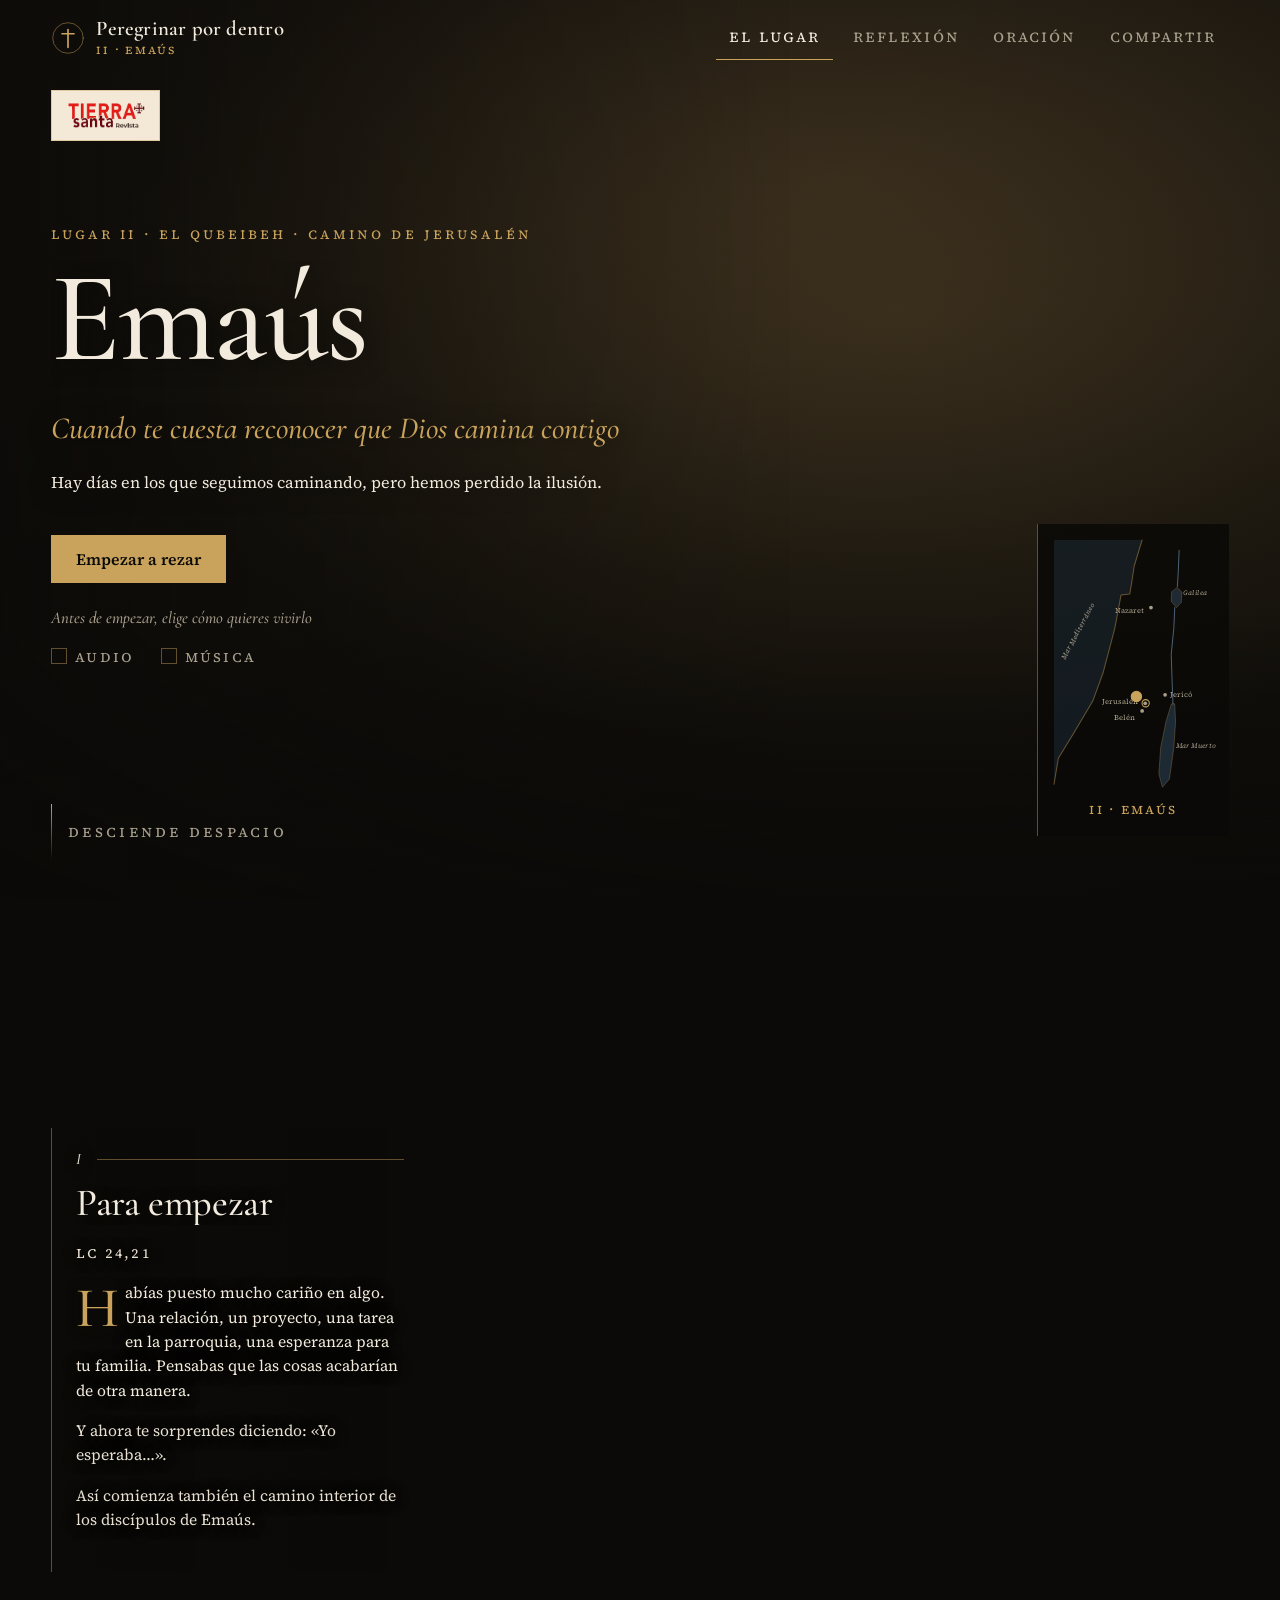
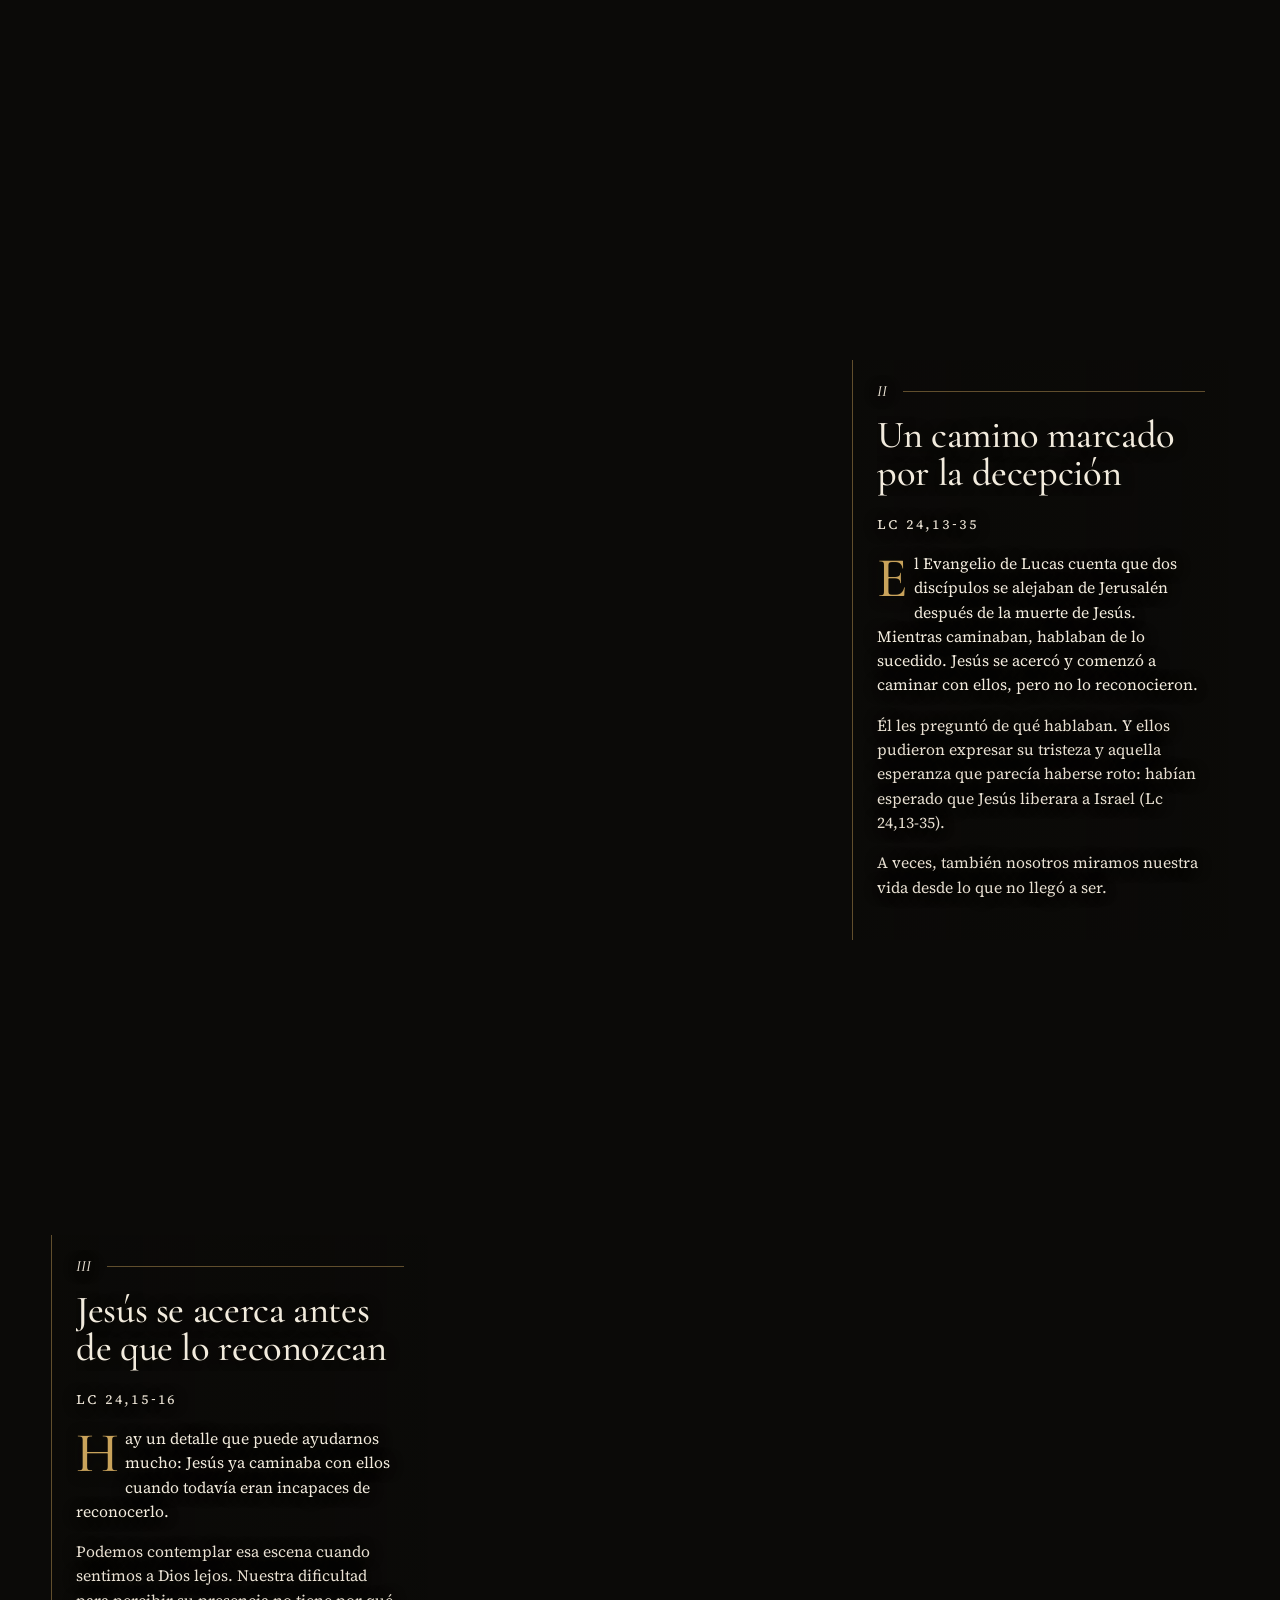
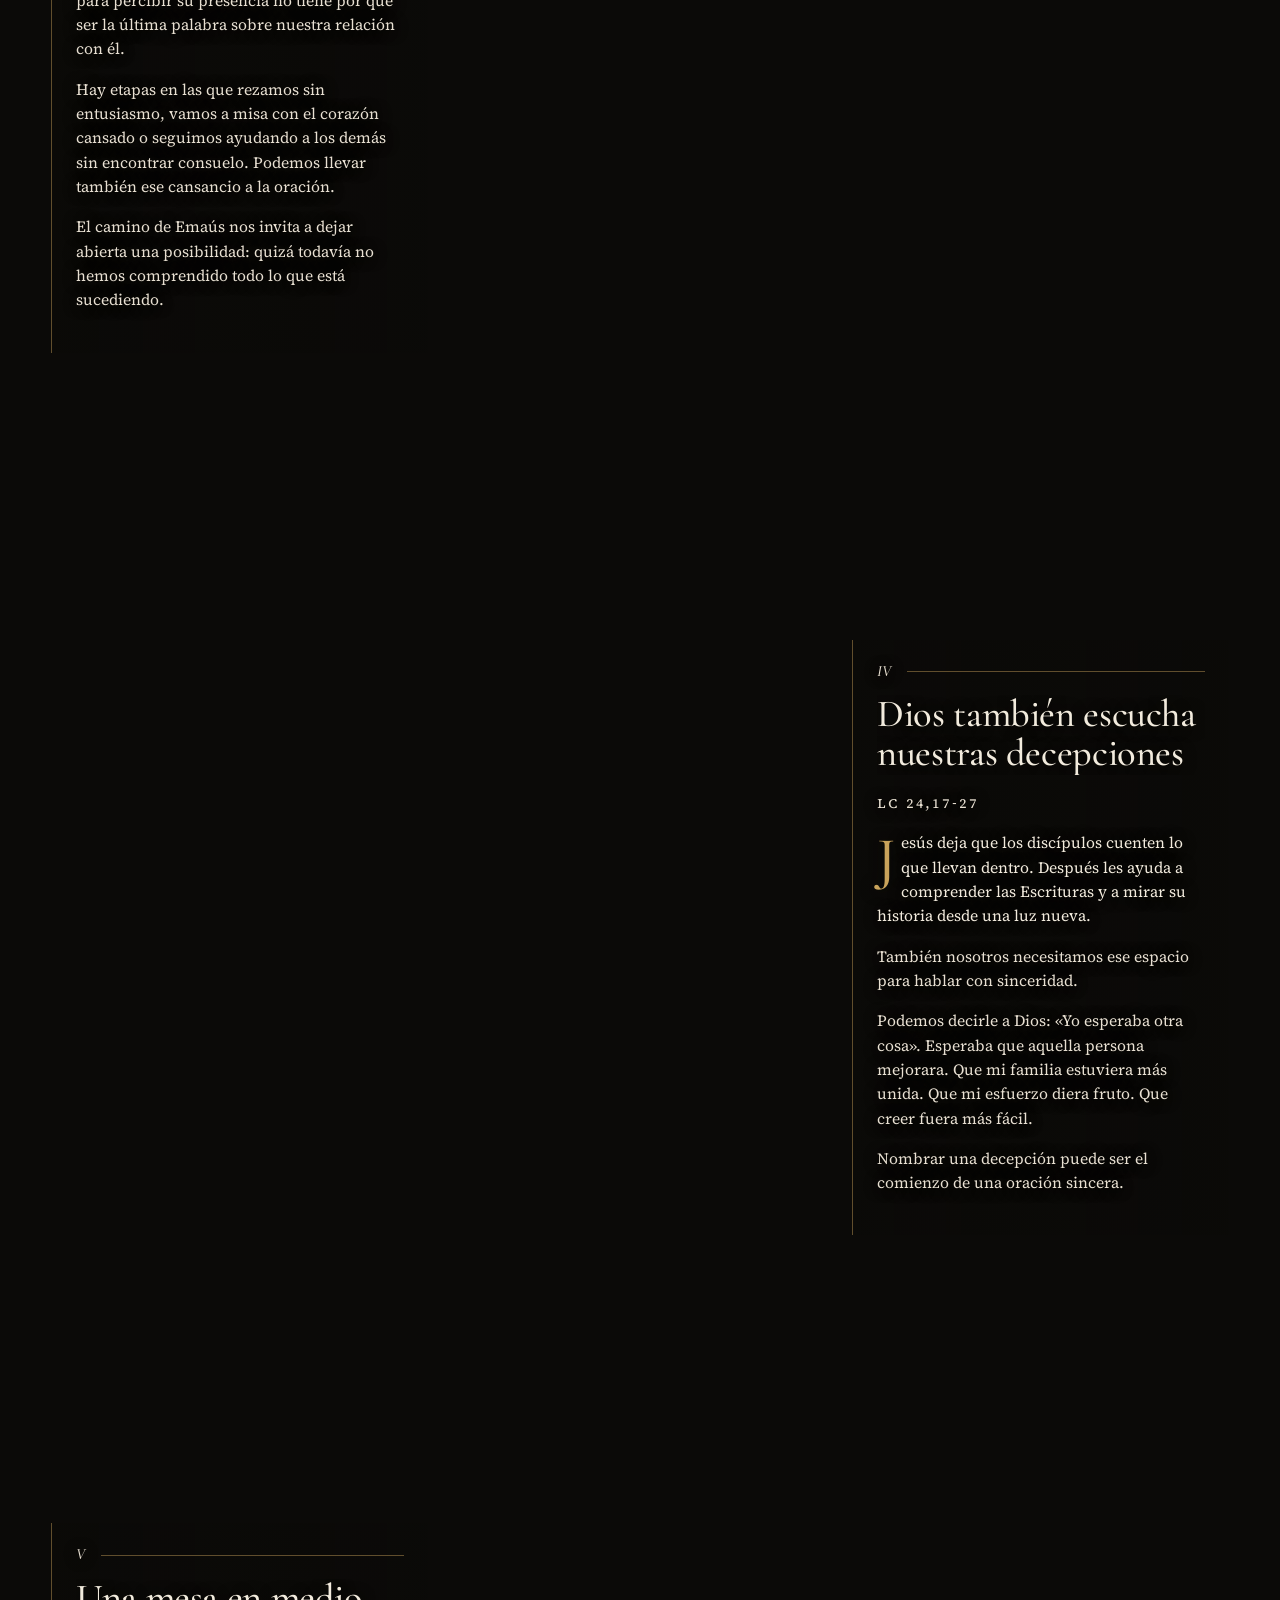
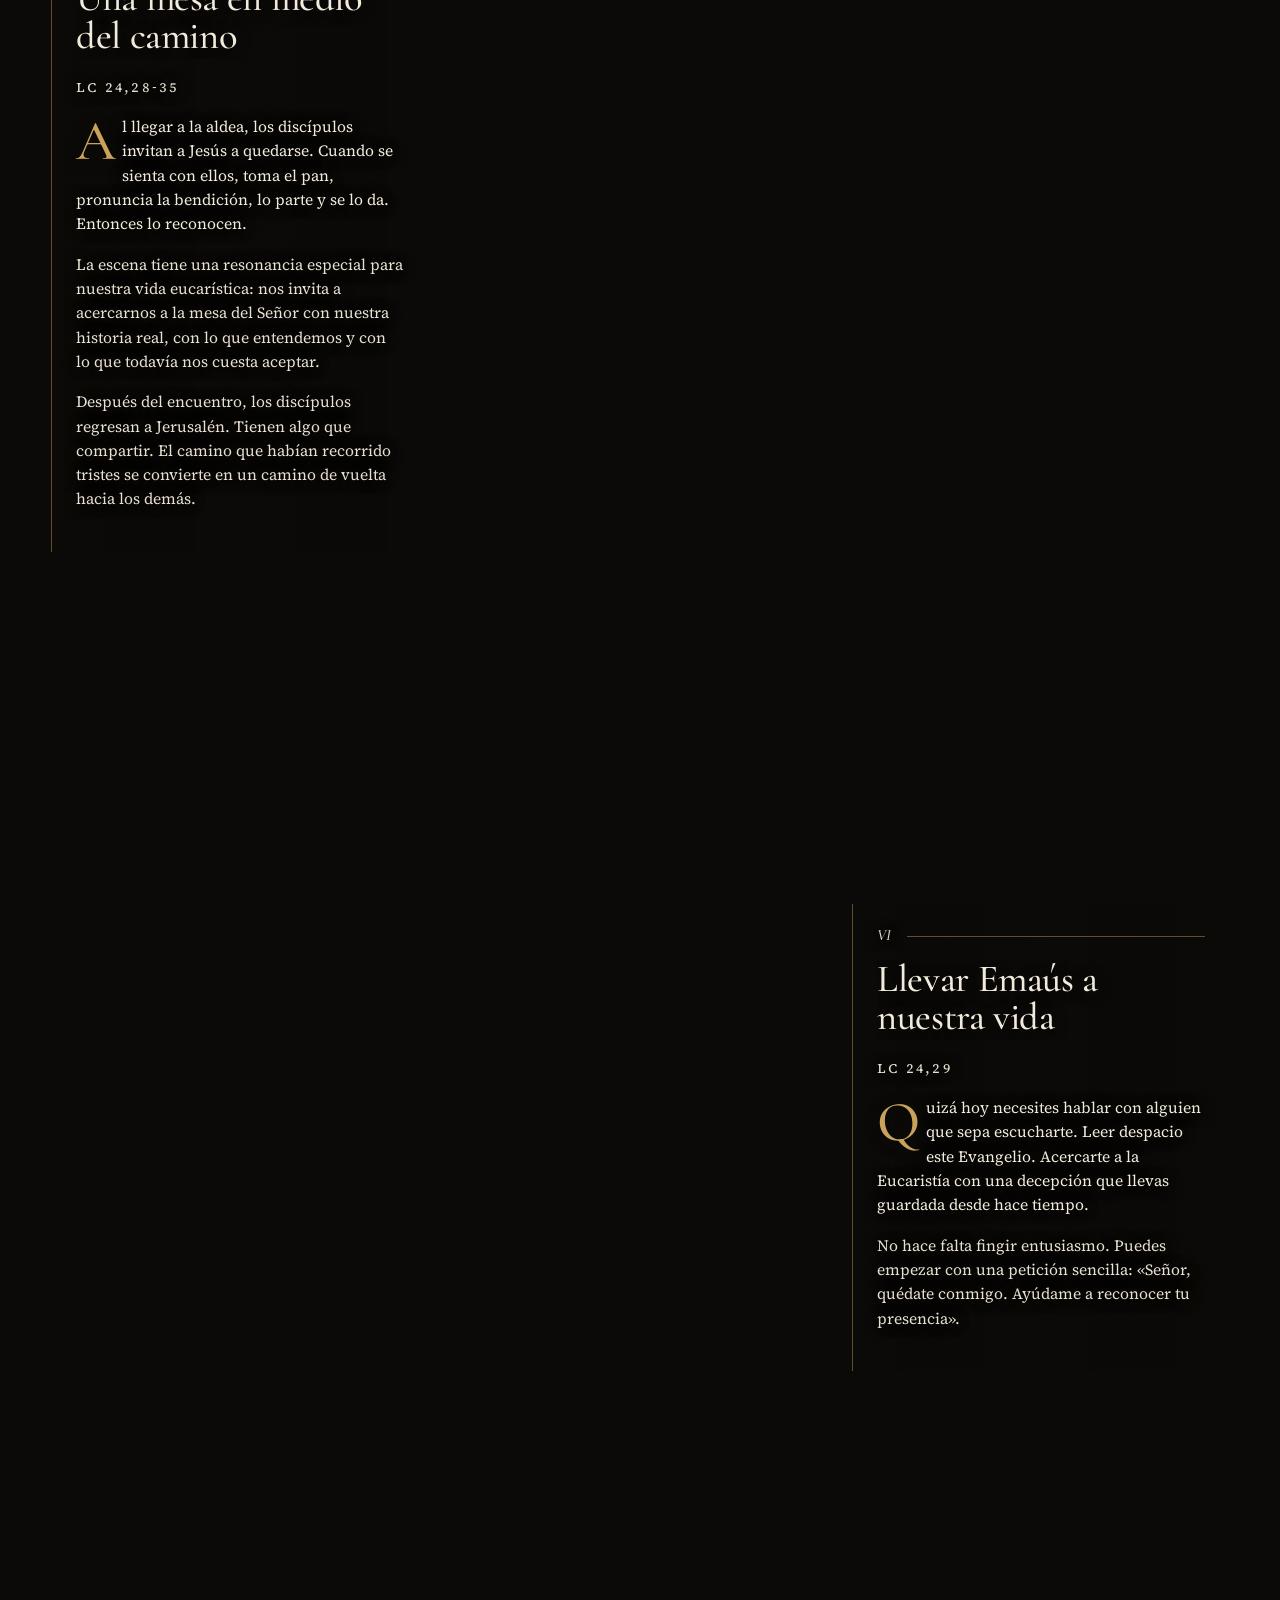
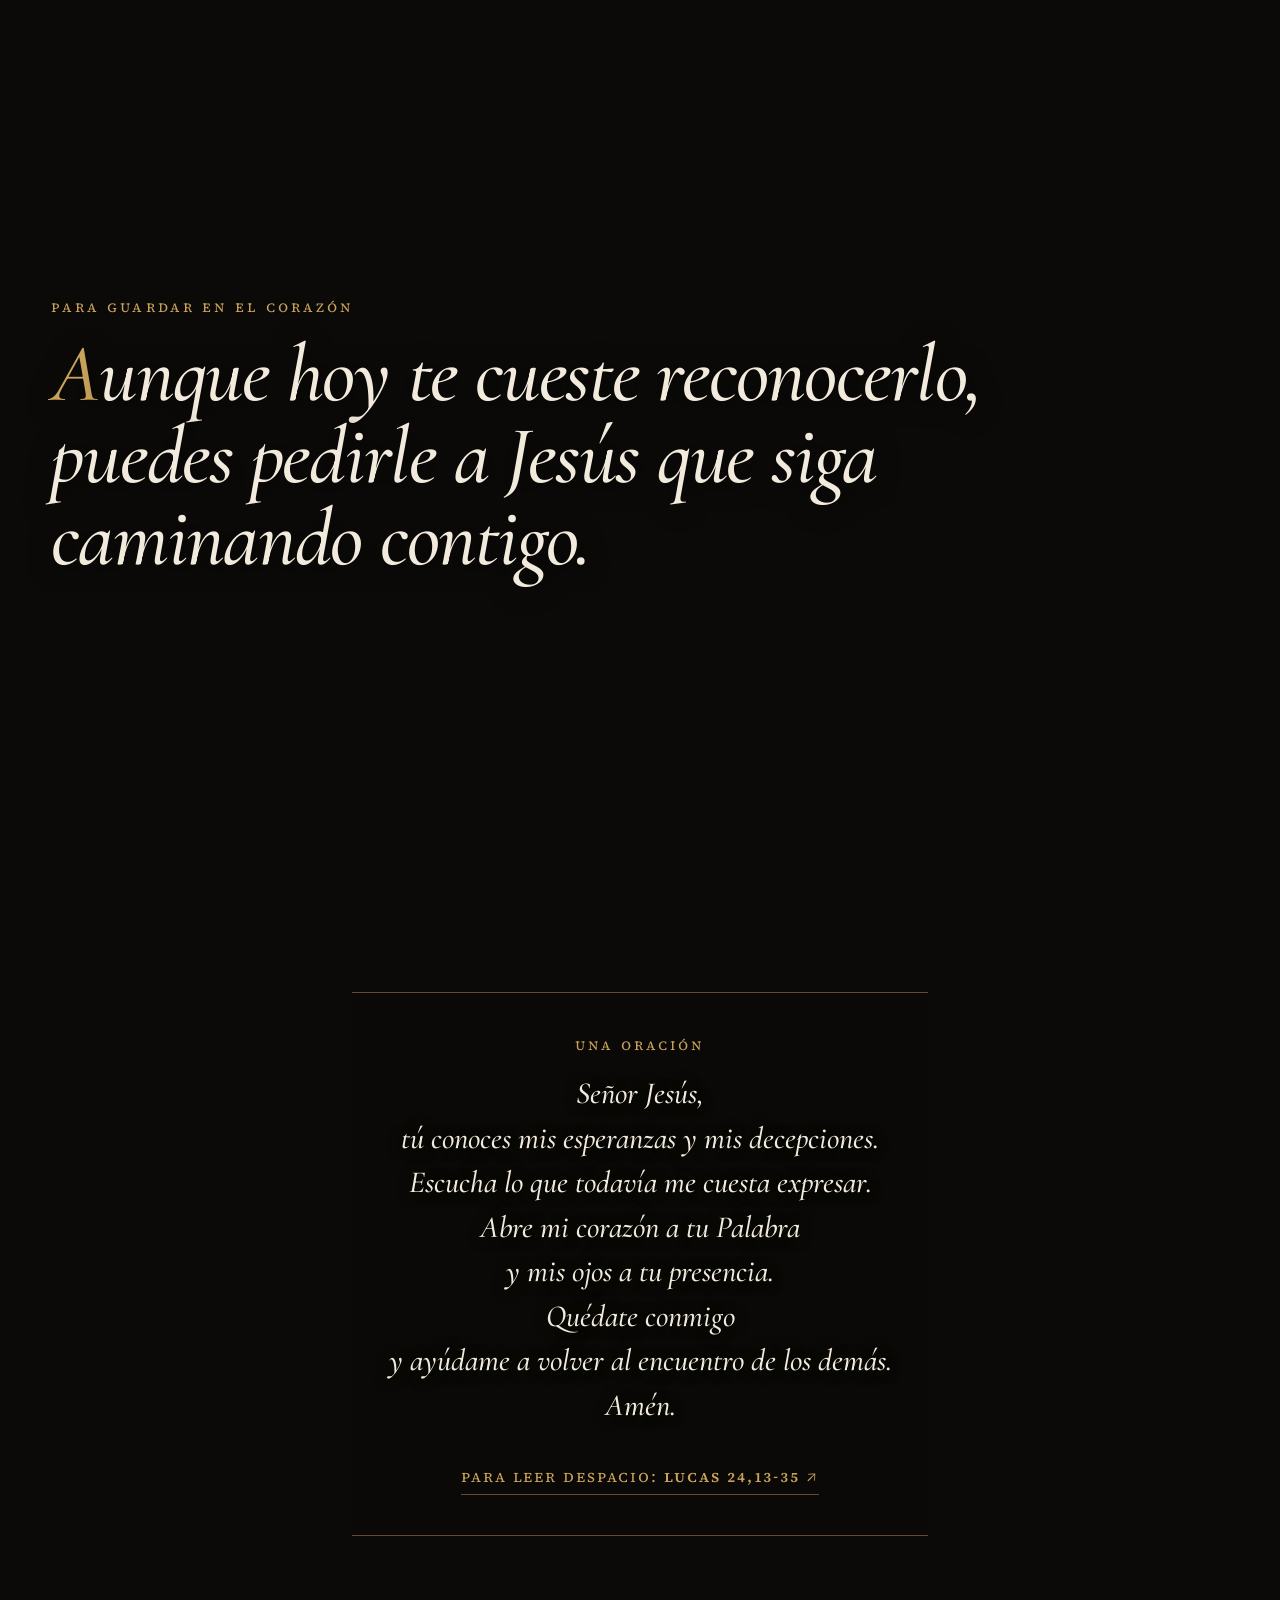
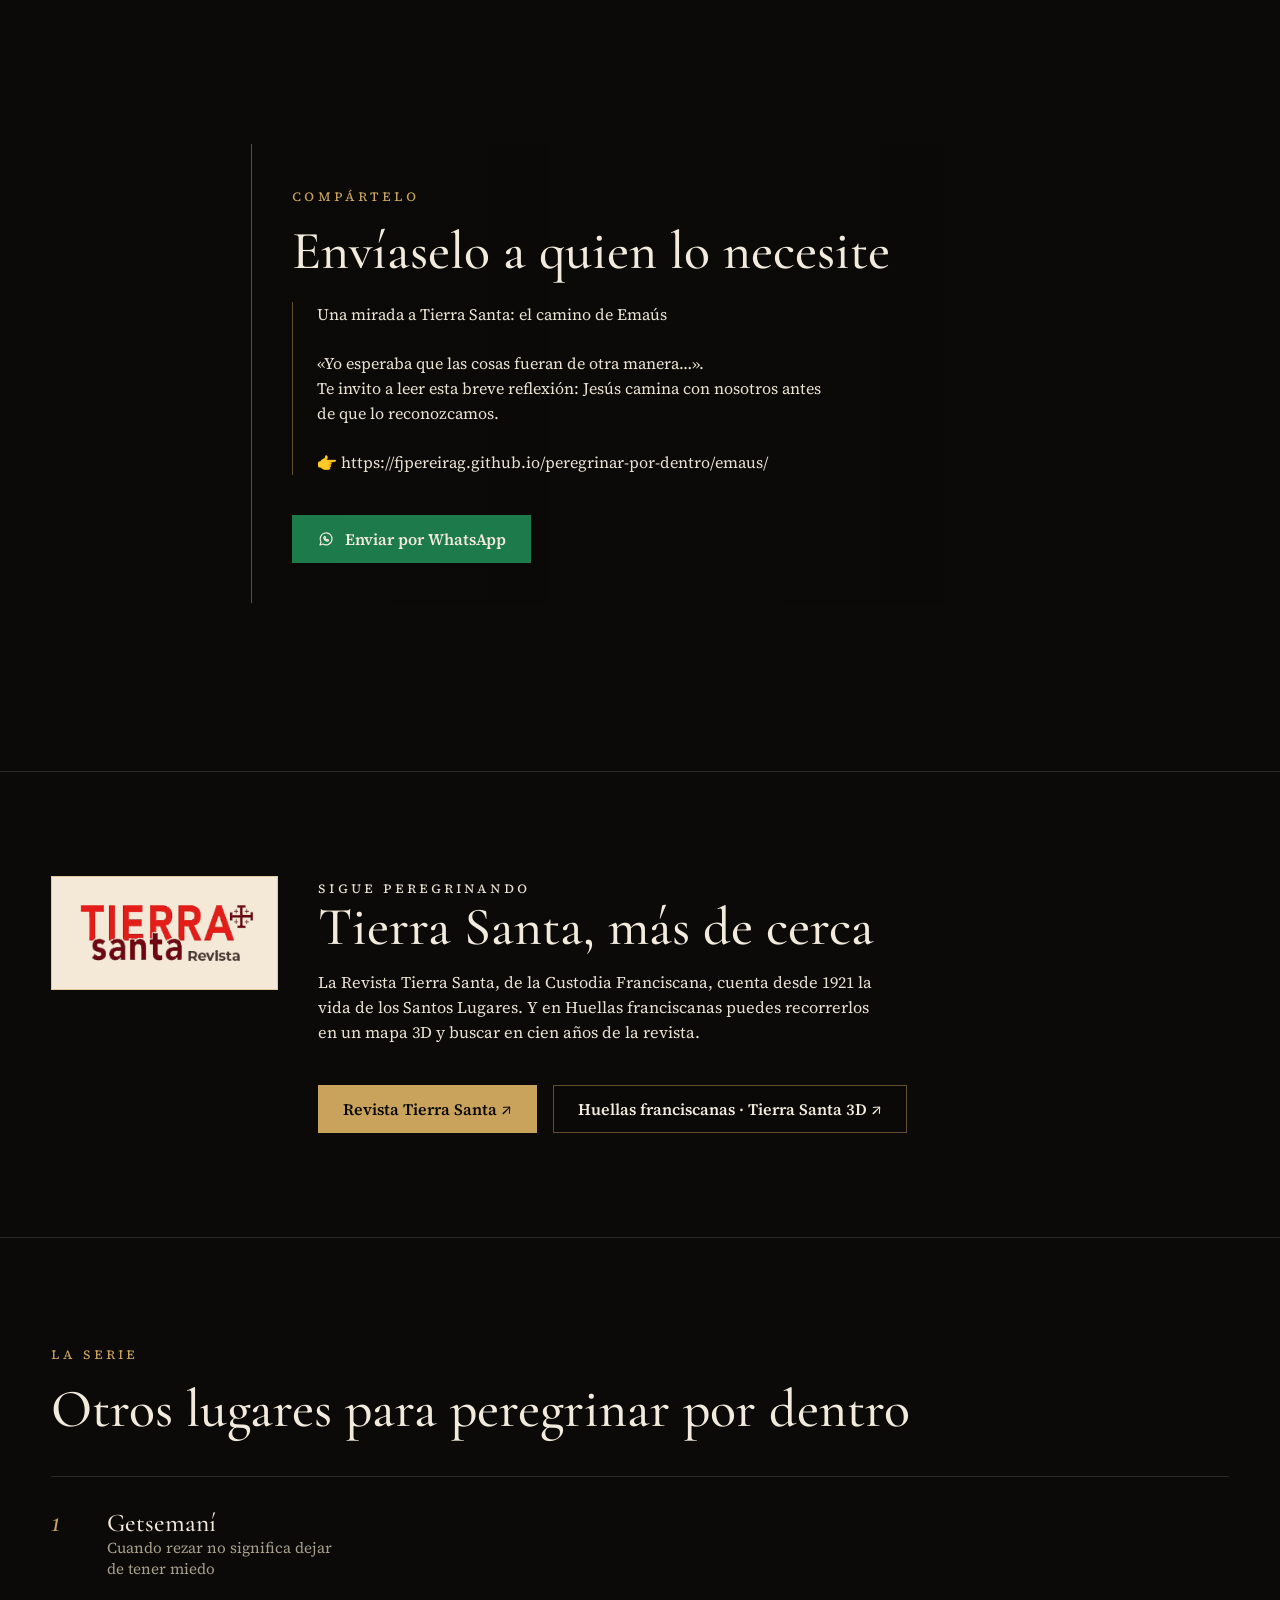
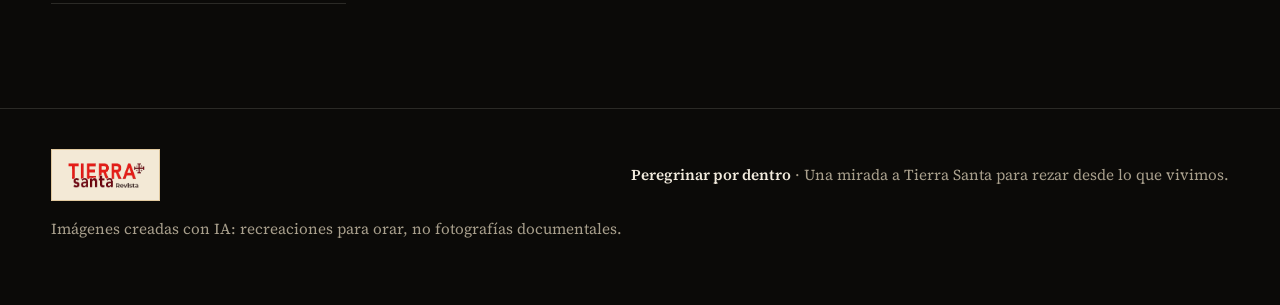
==== index.html @ 4273ddfd "Add files via upload" ====
<!doctype html>
<html lang="es" data-variant="pastoral">
<head>
<meta charset="utf-8">
<meta name="viewport" content="width=device-width, initial-scale=1, viewport-fit=cover">
<title>Peregrinar por dentro</title>
<meta name="description" content="Una serie para rezar desde los lugares de Tierra Santa, un lugar cada vez.">
<meta name="theme-color" content="#0B0A08">
<link rel="canonical" href="https://fjpereirag.github.io/peregrinar-por-dentro/">
<meta property="og:type" content="website">
<meta property="og:locale" content="es_ES">
<meta property="og:site_name" content="Peregrinar por dentro">
<meta property="og:title" content="Peregrinar por dentro · Tierra Santa">
<meta property="og:description" content="Una mirada a Tierra Santa para rezar desde lo que vivimos. Un lugar cada vez.">
<meta property="og:url" content="https://fjpereirag.github.io/peregrinar-por-dentro/">
<meta property="og:image" content="https://fjpereirag.github.io/peregrinar-por-dentro/og.jpg">
<meta property="og:image:width" content="1200">
<meta property="og:image:height" content="630">
<meta name="twitter:card" content="summary_large_image">
<link rel="icon" href="favicon.svg" type="image/svg+xml">
<link rel="preconnect" href="https://fonts.googleapis.com">
<link rel="preconnect" href="https://fonts.gstatic.com" crossorigin>
<link href="https://fonts.googleapis.com/css2?family=Cormorant+Garamond:ital,wght@0,500;0,600;1,500&family=Source+Serif+4:ital,opsz,wght@0,8..60,400;0,8..60,600;1,8..60,400&display=swap" rel="stylesheet">
<link rel="stylesheet" href="estilo.css?v=17">
</head>
<body>
<a class="salto" href="#reflexion">Saltar a la reflexión</a>

<div id="escena" class="escena" aria-hidden="true"></div>
<div id="velo" aria-hidden="true"></div>

<header class="cabecera">
  <a class="marca" href="#inicio" aria-label="Peregrinar por dentro · inicio">
    <svg viewBox="0 0 40 40" class="marca-ic" aria-hidden="true"><circle cx="20" cy="20" r="18"/><path d="M20 10v21M13 15h14"/></svg>
    <span><b>Peregrinar por dentro</b><small id="marcaLugar">Tierra Santa · 3D</small></span>
  </a>
  <button class="btn-menu" type="button" aria-expanded="false" aria-controls="menu" aria-label="Abrir el menú">
    <svg viewBox="0 0 24 24" aria-hidden="true"><path d="M4 7h16M4 12h16M4 17h16"/></svg>
  </button>
  <nav class="menu" id="menu" aria-label="Apartados">
    <a href="#inicio">El lugar</a>
    <a href="#reflexion">Reflexión</a>
    <a href="#oracion">Oración</a>
    <a href="#compartir">Compartir</a>
  </nav>
</header>

<main id="contenido">
  <section id="inicio" class="portada" data-vista="00">
    <a class="sello sello-portada" href="https://revistatierrasanta.com/" target="_blank" rel="noopener"><img src="logo-revista-tierra-santa.png" width="225" height="98" alt="Revista Tierra Santa"></a>
    <div class="portada-in">
      <p class="antetitulo" id="serie"></p>
      <h1 id="nombre"></h1>
      <p class="titulo" id="titulo"></p>
      <p class="lema" id="entradilla"></p>
      <div class="acciones">
        <a class="btn oro" href="#reflexion">Empezar a rezar</a>
      </div>
      <fieldset class="controles">
        <legend>Antes de empezar, elige cómo quieres vivirlo</legend>
        <label class="ctl"><input type="checkbox" id="ctlAudio"><span class="ctl-caja" aria-hidden="true"></span><span>Audio</span></label>
        <label class="ctl"><input type="checkbox" id="ctlMusica"><span class="ctl-caja" aria-hidden="true"></span><span>Música</span></label>
      </fieldset>
    </div>
    <aside class="situacion" id="situacion" aria-label="Dónde está"></aside>
    <div class="desliza" aria-hidden="true"><span></span>Desciende despacio</div>
  </section>

  <div id="reflexion"></div>

  <section id="guardar" class="guardar" data-vista="06">
    <div class="guardar-in">
      <p class="antetitulo revela">Para guardar en el corazón</p>
      <blockquote id="frase" class="revela" style="--i:2"></blockquote>
    </div>
  </section>

  <section id="oracion" class="oracion" data-vista="07">
    <div class="tarjeta oracion-in revela">
      <p class="antetitulo">Una oración</p>
      <p class="versos" id="versos"></p>
      <a class="lectura" id="lectura" target="_blank" rel="noopener"></a>
    </div>
  </section>

  <section id="compartir" class="compartir" data-vista="07">
    <div class="tarjeta compartir-in revela">
      <p class="antetitulo">Compártelo</p>
      <h2>Envíaselo a quien lo necesite</h2>
      <pre class="mensaje" id="mensaje"></pre>
      <div class="acciones">
        <a class="btn whatsapp" id="btnWhatsapp" target="_blank" rel="noopener">
          <svg viewBox="0 0 24 24" aria-hidden="true"><path d="M4 20l1.3-4A8 8 0 1 1 8 18.7L4 20Z"/><path d="M9 9.5c0 3 2.5 5.5 5.5 5.5l1-1.5-2-1-1 .8a4 4 0 0 1-1.8-1.8l.8-1-1-2L9 9.5Z"/></svg>
          Enviar por WhatsApp
        </a>
      </div>
    </div>
  </section>

  <section id="seguir" class="seguir" data-vista="07">
    <div class="seguir-in revela">
      <a class="sello" href="https://revistatierrasanta.com/" target="_blank" rel="noopener" aria-label="Revista Tierra Santa">
        <img src="logo-revista-tierra-santa.png" width="225" height="98" alt="Revista Tierra Santa">
      </a>
      <div>
        <p class="antetitulo">Sigue peregrinando</p>
        <h2>Tierra Santa, más de cerca</h2>
        <p>La Revista Tierra Santa, de la Custodia Franciscana, cuenta desde 1921 la vida de los Santos Lugares. Y en Huellas franciscanas puedes recorrerlos en un mapa 3D y buscar en cien años de la revista.</p>
        <div class="acciones">
          <a class="btn oro" href="https://revistatierrasanta.com/" target="_blank" rel="noopener">Revista Tierra Santa ↗</a>
          <a class="btn" href="https://fjpereirag.github.io/tierra-santa-web/" target="_blank" rel="noopener">Huellas franciscanas · Tierra Santa 3D ↗</a>
        </div>
      </div>
    </div>
  </section>

  <section id="serieLista" class="serie-lista" hidden>
    <p class="antetitulo">La serie</p>
    <h2>Otros lugares para peregrinar por dentro</h2>
    <div class="serie-rejilla" id="serieRejilla"></div>
  </section>

  <footer class="pie">
    <a class="sello sello-pie" href="https://revistatierrasanta.com/" target="_blank" rel="noopener"><img src="logo-revista-tierra-santa.png" width="225" height="98" alt="Revista Tierra Santa"></a>
    <p><b>Peregrinar por dentro</b> · Una mirada a Tierra Santa para rezar desde lo que vivimos.</p>
    <p class="pie-nota">Imágenes creadas con IA: recreaciones para orar, no fotografías documentales.</p>
  </footer>
</main>

<div class="aviso" id="aviso" role="status" hidden></div>

<div class="sonando" id="sonando" hidden>
  <span class="sonando-txt" id="ctlEstado" aria-live="polite"></span>
  <button type="button" class="sonando-parar" id="btnParar" aria-label="Detener el audio y la música">■ Detener</button>
</div>



<script src="lugares.js?v=13"></script>
<script src="voz.js?v=2"></script>
<script type="module" src="app.js?v=23"></script>
</body>
</html>
---- estilo.css ----
/* Peregrinar por dentro · variante pastoral de la especificación Awwwards: «noche, oro y silencio»
   Todo valor sale de los tokens de :root. Dos familias: Cormorant Garamond (titulares) y Source Serif 4 (texto). */
:root{
  --font-display:"Cormorant Garamond","EB Garamond",Georgia,serif;
  --font-body:"Source Serif 4","Literata",Georgia,serif;
  --step-hero:clamp(4rem,10vw,9.5rem); --step-h2:clamp(2.1rem,4.2vw,3.6rem); --step-h3:clamp(1.4rem,2.4vw,2rem);
  --step-body:clamp(1.02rem,1.1vw,1.16rem); --step-small:.8rem;
  --bg:#0B0A08; --fg:#F2EBDD; --muted:#A89F8C; --accent:#C9A35B; --accent-2:#7A1F1F;
  --accent-suave:color-mix(in srgb,var(--accent) 16%,transparent);
  --line:color-mix(in srgb,var(--fg) 14%,transparent);
  --line-oro:color-mix(in srgb,var(--accent) 45%,transparent);
  --panel:color-mix(in srgb,var(--bg) 86%,transparent);
  --panel-fuerte:color-mix(in srgb,var(--bg) 95%,transparent);
  --space-1:.5rem;--space-2:1rem;--space-3:1.5rem;--space-4:2.5rem;--space-5:4rem;--space-6:6.5rem;--space-7:10.5rem;
  --section-y:clamp(6rem,15vh,12rem); --gutter:clamp(1rem,4vw,4rem); --maxw:1440px; --radius:0;
  --medida:34em;
  --ease-out:cubic-bezier(.22,1,.36,1); --ease-in-out:cubic-bezier(.65,0,.35,1);
  --dur-micro:180ms; --dur-ui:380ms; --dur-reveal:1100ms; --stagger:60ms;
  --sombra-texto:0 2px 24px color-mix(in srgb,var(--bg) 85%,transparent);
  color-scheme:dark;
}
@media (prefers-reduced-motion:reduce){ :root{ --dur-reveal:150ms; --dur-ui:150ms; --stagger:0ms } }

*{box-sizing:border-box}
[hidden]{display:none!important}
html{scroll-behavior:smooth;-webkit-text-size-adjust:100%;text-size-adjust:100%}
@media (prefers-reduced-motion:reduce){html{scroll-behavior:auto}}
body{margin:0;background:var(--bg);color:var(--fg);font:400 var(--step-body)/1.55 var(--font-body);-webkit-font-smoothing:antialiased;overflow-x:hidden;
  font-optical-sizing:auto}
a{color:var(--accent)}
button{font:inherit;color:inherit;cursor:pointer}
:focus-visible{outline:2px solid var(--accent);outline-offset:3px}
svg{fill:none;stroke:currentColor;stroke-width:1.6;stroke-linecap:round;stroke-linejoin:round}
h1,h2,h3{font-family:var(--font-display);font-weight:500;margin:0}
.versalitas{font-variant:all-small-caps;letter-spacing:.12em}
.salto{position:absolute;left:var(--space-2);top:-60px;z-index:60;background:var(--accent);color:var(--bg);padding:var(--space-1) var(--space-2);text-decoration:none}
.salto:focus{top:var(--space-2)}

/* ---------- escena: imágenes IA con movimiento de cine lento (solo transform y opacity) ---------- */
.escena{position:fixed;inset:0;z-index:0;overflow:hidden;pointer-events:none;
  background:radial-gradient(120% 90% at 65% 20%,#2a2116 0%,#14110c 50%,var(--bg) 100%)}
.plano{position:absolute;inset:0;margin:0;opacity:0;transition:opacity 1800ms var(--ease-in-out)}
.plano.activo{opacity:1}
.plano img{position:absolute;inset:0;width:100%;height:100%;object-fit:cover;object-position:var(--foco);opacity:0;transition:opacity 1200ms var(--ease-out);
  transform-origin:var(--foco);will-change:transform}
.plano.lista img{opacity:1}
.plano.activo.kb-a img{animation:kb-a 42s var(--ease-in-out) infinite alternate}
.plano.activo.kb-b img{animation:kb-b 42s var(--ease-in-out) infinite alternate}
@keyframes kb-a{from{transform:scale(1.02) translate3d(0,0,0)}to{transform:scale(var(--zoom)) translate3d(-1.5%,-1%,0)}}
@keyframes kb-b{from{transform:scale(var(--zoom)) translate3d(1.5%,.5%,0)}to{transform:scale(1.02) translate3d(0,0,0)}}
.plano.vacia{background:radial-gradient(90% 70% at 70% 35%,color-mix(in srgb,var(--accent) 14%,transparent),transparent 70%)}
@media (prefers-reduced-motion:reduce){.plano.activo img{animation:none!important}.plano{transition-duration:150ms}}
#velo{position:fixed;inset:0;z-index:1;pointer-events:none;transition:opacity var(--dur-reveal) var(--ease-out);
  background:linear-gradient(90deg,color-mix(in srgb,var(--bg) 62%,transparent) 0%,color-mix(in srgb,var(--bg) 15%,transparent) 42%,transparent 62%),
             linear-gradient(0deg,color-mix(in srgb,var(--bg) 60%,transparent),transparent 30%)}
#velo.lectura{opacity:.55}

/* ---------- mapa ilustrado de situación ---------- */
.situacion{position:absolute;right:var(--gutter);bottom:var(--space-5);width:clamp(11rem,15vw,15rem);margin:0;color:var(--muted);padding:var(--space-2);background:var(--panel);border-left:1px solid var(--line-oro)}
.situacion svg{display:block;width:100%;height:auto;overflow:visible}
.situacion p{margin:var(--space-1) 0 0;font-variant:all-small-caps;letter-spacing:.16em;font-size:.9rem;color:var(--accent);text-align:center}
.situacion svg *{stroke:none}
.sit-mar{fill:color-mix(in srgb,#3a5a78 22%,transparent)}
.situacion .sit-costa{fill:none;stroke:var(--line-oro);stroke-width:1}
.situacion .sit-agua{fill:color-mix(in srgb,#3a5a78 40%,transparent);stroke:var(--line-oro);stroke-width:.6}
.situacion .sit-rio{fill:none;stroke:color-mix(in srgb,#6f8fae 70%,transparent);stroke-width:.9}
.sit-ciudad{fill:var(--muted)}
.sit-rotulo{font:400 7px var(--font-body);fill:var(--muted)}
.sit-rotulo.mar,.sit-rotulo.agua{font-style:italic;letter-spacing:.06em;font-size:6.5px}
.sit-actual circle{fill:var(--accent)}
.situacion .sit-otro circle{fill:none;stroke:var(--accent);stroke-width:1}
.situacion .sit-pulso{fill:none!important;stroke:var(--accent);stroke-width:1;transform-box:fill-box;transform-origin:center;animation:pulso 3.2s var(--ease-out) infinite}
@keyframes pulso{from{transform:scale(1);opacity:.9}to{transform:scale(3.4);opacity:0}}
@media (prefers-reduced-motion:reduce){.sit-pulso{animation:none}}

/* ---------- cabecera ---------- */
.cabecera{position:fixed;top:0;left:0;right:0;z-index:20;display:flex;align-items:center;gap:var(--space-3);padding:var(--space-2) var(--gutter);
  transition:background var(--dur-ui) var(--ease-out),border-color var(--dur-ui);border-bottom:1px solid transparent}
.cabecera.solida{background:var(--panel-fuerte);border-bottom-color:var(--line)}
.marca{display:flex;align-items:center;gap:.7rem;color:var(--fg);text-decoration:none;flex:none;min-height:44px}
.marca-ic{width:34px;height:34px;color:var(--accent);stroke-width:2}
.marca-ic circle{stroke-width:1;opacity:.55}
.marca span{display:flex;flex-direction:column;line-height:1.05}
.marca b{font:600 1.3rem/1 var(--font-display);letter-spacing:.01em}
.marca small{font-size:var(--step-small);color:var(--accent);margin-top:.2rem;font-variant:all-small-caps;letter-spacing:.14em}
.menu{display:flex;gap:var(--space-1);margin-left:auto}
.menu a{display:inline-flex;align-items:center;min-height:44px;padding:0 .8rem;color:var(--muted);text-decoration:none;font-variant:all-small-caps;letter-spacing:.12em;font-size:1.05rem;
  border-bottom:1px solid transparent;transition:color var(--dur-micro),border-color var(--dur-micro)}
.menu a:hover{color:var(--fg)}
.menu a.actual{color:var(--fg);border-bottom-color:var(--accent)}
.btn-menu{display:none;align-items:center;justify-content:center;width:44px;height:44px;margin-left:auto;border:1px solid var(--line-oro);background:var(--panel);color:var(--fg);flex:none;border-radius:var(--radius)}
.btn-menu svg{width:22px;height:22px}

/* ---------- comunes ---------- */
main{position:relative;z-index:3}
.antetitulo{font-size:.95rem;font-variant:all-small-caps;letter-spacing:.2em;color:var(--accent);margin:0 0 var(--space-2)}
.btn{display:inline-flex;align-items:center;justify-content:center;gap:.6rem;min-height:48px;padding:0 1.5rem;border-radius:var(--radius);font:600 1rem/1 var(--font-body);
  text-decoration:none;border:1px solid var(--line-oro);color:var(--fg);background:var(--panel);transition:background var(--dur-micro),color var(--dur-micro),border-color var(--dur-micro)}
.btn svg{width:18px;height:18px}
.btn:hover{border-color:var(--accent)}
.btn.oro{background:var(--accent);border-color:var(--accent);color:var(--bg)}
.btn.oro:hover{background:color-mix(in srgb,var(--accent) 85%,var(--fg))}
.btn.whatsapp{background:#1d7a4a;border-color:#1d7a4a;color:var(--fg)}
.btn.whatsapp:hover{background:#21895a}
.acciones{display:flex;flex-wrap:wrap;gap:var(--space-2);margin-top:var(--space-4)}
.tarjeta{background:linear-gradient(90deg,color-mix(in srgb,var(--bg) 78%,transparent),color-mix(in srgb,var(--bg) 58%,transparent));border-left:1px solid var(--line-oro)}
.paso.derecha .tarjeta{background:linear-gradient(270deg,color-mix(in srgb,var(--bg) 78%,transparent),color-mix(in srgb,var(--bg) 58%,transparent))}
.paso .tarjeta p,.paso .tarjeta h2,.oracion-in .versos{text-shadow:0 1px 14px color-mix(in srgb,var(--bg) 90%,transparent)}

/* revelados (solo transform y opacity) */
.linea{display:block;overflow:hidden;padding-bottom:.08em}
.linea > span{display:block;transform:translateY(105%);transition:transform var(--dur-reveal) var(--ease-out)}
.revela{opacity:0;transform:translateY(18px);transition:opacity var(--dur-reveal) var(--ease-out),transform var(--dur-reveal) var(--ease-out);transition-delay:calc(var(--i,0) * var(--stagger) + 120ms)}
.visto .linea > span,.visto.linea > span{transform:none}
.visto .revela,.revela.visto{opacity:1;transform:none}
.sin-motion .linea > span,.sin-motion .revela{transform:none;opacity:1;transition:none}

/* ---------- portada (momento firma: el descenso) ---------- */
.portada{min-height:100vh;min-height:100svh;display:flex;align-items:center;padding:var(--space-6) var(--gutter) var(--space-6);position:relative}
.portada-in{max-width:44rem}
.portada h1{font-size:var(--step-hero);line-height:.9;letter-spacing:-.02em;font-weight:500;text-shadow:var(--sombra-texto)}
.titulo{font:italic 500 var(--step-h3)/1.15 var(--font-display);color:var(--accent);margin:var(--space-3) 0 0;max-width:22em;text-shadow:var(--sombra-texto)}
.lema{color:var(--fg);margin:var(--space-3) 0 0;max-width:var(--medida);text-shadow:var(--sombra-texto)}
.desliza{position:absolute;left:var(--gutter);bottom:var(--space-4);display:flex;align-items:center;gap:var(--space-2);font-variant:all-small-caps;letter-spacing:.2em;color:var(--muted)}
.desliza span{width:1px;height:56px;background:linear-gradient(var(--accent),transparent);transform-origin:top;animation:baja 2.6s var(--ease-in-out) infinite}
@keyframes baja{0%{transform:scaleY(0)}50%{transform:scaleY(1)}100%{transform:scaleY(1);opacity:0}}
@media (prefers-reduced-motion:reduce){.desliza span{animation:none}}

/* ---------- estancias de la reflexión ---------- */
.paso{min-height:100vh;min-height:100svh;display:grid;grid-template-columns:repeat(12,1fr);align-items:center;padding:var(--section-y) var(--gutter);column-gap:var(--space-3)}
.paso .tarjeta{grid-column:1 / span 4;padding:var(--space-3) var(--space-3) var(--space-3) var(--space-3);max-width:none}
.paso.derecha .tarjeta{grid-column:9 / span 4}
.numeral{display:flex;align-items:center;gap:var(--space-2);margin:0 0 var(--space-2);color:var(--accent);font:italic 500 2rem/1 var(--font-display)}
.numeral::after{content:"";flex:1;height:1px;background:var(--line-oro)}
.paso h2{font-size:clamp(1.9rem,3vw,2.8rem);line-height:1;letter-spacing:-.01em;margin-bottom:var(--space-2)}
.cita{margin:0 0 var(--space-3);color:var(--accent);font-variant:all-small-caps;letter-spacing:.14em;font-size:1rem}
.paso p{font-size:clamp(.98rem,1vw,1.06rem);margin:0 0 var(--space-2);color:color-mix(in srgb,var(--fg) 86%,var(--muted));max-width:var(--medida)}
.paso .cuerpo p:first-child{color:var(--fg)}
.paso .cuerpo p:first-child::first-letter{float:left;font:500 3.6em/.82 var(--font-display);color:var(--accent);margin:.06em .1em 0 0}

/* ---------- frase, oración, compartir ---------- */
.guardar{min-height:100vh;min-height:100svh;display:flex;align-items:center;padding:var(--section-y) var(--gutter)}
.guardar-in{max-width:62rem}
.guardar blockquote{margin:0;font:italic 500 clamp(2.6rem,6.4vw,6rem)/1 var(--font-display);letter-spacing:-.015em;color:var(--fg);text-shadow:var(--sombra-texto)}
.guardar blockquote::first-letter{color:var(--accent)}
.oracion,.compartir{display:grid;grid-template-columns:repeat(12,1fr);column-gap:var(--space-3);padding:var(--space-6) var(--gutter)}
.oracion-in{grid-column:4 / span 6;padding:var(--space-4) var(--space-3);text-align:center;background:color-mix(in srgb,var(--bg) 62%,transparent);border-top:1px solid var(--line-oro);border-bottom:1px solid var(--line-oro);border-left:0}
.versos{font:italic 500 clamp(1.5rem,2.4vw,2rem)/1.45 var(--font-display);color:var(--fg);margin:0}
.lectura{display:inline-block;padding:.7rem 0 .35rem;margin-top:var(--space-3);color:var(--accent);text-decoration:none;border-bottom:1px solid var(--line-oro);font-variant:all-small-caps;letter-spacing:.12em}
.lectura b{font-weight:600}
.compartir{padding-bottom:var(--space-7)}
.compartir-in{grid-column:3 / span 8;padding:var(--space-4)}
.compartir h2{font-size:var(--step-h2);line-height:1;margin-bottom:var(--space-3)}
.mensaje{white-space:pre-wrap;font:400 1rem/1.55 var(--font-body);color:color-mix(in srgb,var(--fg) 88%,var(--muted));border-left:1px solid var(--line-oro);padding:0 0 0 var(--space-3);margin:0;max-width:var(--medida)}
.serie-lista{padding:var(--space-6) var(--gutter);background:var(--bg);border-top:1px solid var(--line)}
.serie-lista h2{font-size:var(--step-h2);line-height:1;margin-bottom:var(--space-4)}
.serie-rejilla{display:grid;grid-template-columns:repeat(auto-fill,minmax(18rem,1fr));gap:0;border-top:1px solid var(--line)}
.serie-item{display:flex;gap:var(--space-2);align-items:baseline;padding:var(--space-3) 0;border-bottom:1px solid var(--line);text-decoration:none;color:var(--fg);min-height:44px}
.serie-item i{font:italic 500 2rem var(--font-display);color:var(--accent);min-width:2.5rem}
.serie-item span{display:flex;flex-direction:column}
.serie-item b{font:500 1.6rem/1.1 var(--font-display)}
.serie-item small{color:var(--muted);font-size:.95rem;line-height:1.4}
.pie{position:relative;z-index:3;display:flex;flex-wrap:wrap;justify-content:space-between;gap:var(--space-2) var(--space-4);padding:var(--space-4) var(--gutter) var(--space-5);
  background:var(--bg);border-top:1px solid var(--line);color:var(--muted);font-size:.95rem}
.pie p{margin:0;max-width:42em}
.pie b{color:var(--fg);font-weight:600}
.aviso{position:fixed;left:50%;bottom:var(--space-4);transform:translateX(-50%);z-index:40;max-width:calc(100vw - 2rem);padding:var(--space-2) var(--space-3);background:var(--panel-fuerte);border:1px solid var(--line-oro);font-size:.98rem}

/* ---------- tableta ---------- */
@media (max-width:1100px){
  .paso .tarjeta{grid-column:1 / span 6}
  .paso.derecha .tarjeta{grid-column:7 / span 6}
  .oracion-in{grid-column:2 / span 10}
  .compartir-in{grid-column:1 / -1}
}

/* ---------- móvil ---------- */
.plegar{display:none}
@media (max-width:760px){
  :root{--gutter:1rem}
  .cabecera{padding:.6rem var(--gutter);background:var(--panel-fuerte);border-bottom-color:var(--line)}
  .marca b{font-size:1.2rem}
  .marca-ic{width:30px;height:30px}
  .btn-menu{display:flex}
  .menu{position:absolute;top:100%;left:0;right:0;flex-direction:column;gap:0;padding:var(--space-1) var(--gutter) var(--space-2);background:var(--panel-fuerte);
    border-bottom:1px solid var(--line-oro);visibility:hidden;opacity:0;transform:translateY(-8px);
    transition:opacity var(--dur-ui) var(--ease-out),transform var(--dur-ui) var(--ease-out),visibility 0s var(--dur-ui)}
  .cabecera.menu-abierto .menu{visibility:visible;opacity:1;transform:none;transition:opacity var(--dur-ui) var(--ease-out),transform var(--dur-ui) var(--ease-out)}
  .menu a{font-size:1.3rem;min-height:52px;border-bottom:1px solid var(--line)}
  .menu a.actual{color:var(--accent);border-bottom-color:var(--line)}
  #velo{background:linear-gradient(0deg,color-mix(in srgb,var(--bg) 80%,transparent) 0%,color-mix(in srgb,var(--bg) 35%,transparent) 40%,transparent 65%),
                    linear-gradient(180deg,color-mix(in srgb,var(--bg) 55%,transparent),transparent 18%)}
  .portada{align-items:flex-end;padding:var(--space-6) var(--gutter) var(--space-5)}
  .portada h1{font-size:clamp(3.6rem,17vw,5rem)}
  .titulo{font-size:1.45rem;margin-top:var(--space-2)}
  .lema{margin-top:var(--space-2);font-size:1rem}
  .acciones{flex-direction:column;align-items:stretch;margin-top:var(--space-3);gap:var(--space-1)}
  .desliza{display:none}
  .paso,.paso.derecha{display:flex;align-items:flex-end;padding:var(--space-6) var(--gutter) var(--space-4);min-height:92svh}
  .paso .tarjeta,.paso.derecha .tarjeta{width:100%;padding:var(--space-3) var(--space-2) var(--space-2);border-left:0;border-top:1px solid var(--line-oro);
    background:linear-gradient(180deg,color-mix(in srgb,var(--bg) 40%,transparent),color-mix(in srgb,var(--bg) 72%,transparent) 22%)}
  .paso p{font-size:.97rem;line-height:1.5}
  .paso h2{font-size:1.85rem}
  .paso{padding-top:45svh}
  .numeral{font-size:2rem;margin-bottom:var(--space-2)}
  .guardar{min-height:80svh;align-items:flex-end;padding:var(--space-6) var(--gutter) var(--space-5)}
  .oracion,.compartir{display:block;padding:var(--space-4) var(--gutter)}
  .oracion-in{padding:var(--space-4) var(--space-3)}
  /* plegar el texto para ver la imagen */
  .tarjeta{position:relative}
  .plegar{display:inline-flex;position:absolute;top:.35rem;right:.35rem;z-index:2;align-items:center;gap:.35rem;min-height:40px;padding:0 .7rem;
    background:color-mix(in srgb,var(--bg) 70%,transparent);border:1px solid var(--line-oro);color:var(--fg);cursor:pointer;
    font-variant:all-small-caps;letter-spacing:.12em;font-size:.95rem}
  .plegar svg{width:16px;height:16px;fill:none;stroke:var(--accent);stroke-width:1.6;transform:rotate(180deg);transition:transform var(--dur-micro)}
  .plegado .plegar svg{transform:none}
  .paso .numeral,.oracion-in .antetitulo{padding-right:9.5rem}
  .plegado .paso .cuerpo,.plegado .oracion-in .versos,.plegado .oracion-in .lectura{display:none}
  .plegado .paso h2{font-size:1.45rem;margin-bottom:var(--space-1)}
  .plegado .paso .numeral{font-size:1.5rem;margin-bottom:var(--space-1)}
  .plegado .paso .tarjeta{padding-bottom:var(--space-2);background:color-mix(in srgb,var(--bg) 55%,transparent)}
  .plegado .paso{padding-top:70svh}
  .plegado .oracion-in{padding:var(--space-3) var(--space-3) var(--space-2)}
  .versos{font-size:1.35rem}
  .compartir{padding-bottom:var(--space-6)}
  .compartir-in{padding:var(--space-3)}
  .situacion{top:5.2rem;bottom:auto;right:var(--gutter);width:5.6rem;padding:.4rem}
  .portada-in .antetitulo{padding-right:6.4rem}
  .situacion p{display:none}
  .situacion .sit-rotulo{display:none}
}

/* ---------- sello de la Revista Tierra Santa (logo sobre pergamino) ---------- */
.sello{display:inline-flex;align-items:center;gap:.6rem;background:#F3E9D6;padding:.45rem .8rem;border-radius:var(--radius);text-decoration:none;color:#5b2a1c;
  border:1px solid var(--line-oro);transition:transform var(--dur-micro) var(--ease-out)}
.sello:hover{transform:translateY(-2px)}
.sello img{display:block;width:auto;height:2.6rem}
.sello span{font-variant:all-small-caps;letter-spacing:.14em;font-size:.85rem;color:#7a4a32}
.sello-portada{position:absolute;left:var(--gutter);top:calc(4.6rem + var(--space-2));z-index:2}
.sello-portada img{height:2.2rem}
.sello-pie{flex:none}
.sello-pie img{height:2.2rem}
.seguir{padding:var(--space-6) var(--gutter);background:var(--bg);border-top:1px solid var(--line)}
.seguir-in{display:grid;grid-template-columns:auto 1fr;gap:var(--space-4);align-items:start;max-width:62rem}
.seguir-in > .sello{padding:1rem 1.3rem}
.seguir-in > .sello img{height:5rem}
.seguir h2{font-size:var(--step-h2);line-height:1;margin-bottom:var(--space-2)}
.seguir p{max-width:var(--medida);margin:0;color:color-mix(in srgb,var(--fg) 86%,var(--muted))}
.pie{align-items:center}
@media (max-width:760px){
  .seguir-in{grid-template-columns:1fr;gap:var(--space-3)}
  .seguir-in > .sello{justify-self:start}
  .seguir-in > .sello img{height:3.6rem}
  .sello-portada{top:5.2rem;padding:.35rem .6rem}
  .sello-portada img{height:1.9rem}
}

/* ---------- casillas: Audio · Música ---------- */
.controles{border:0;margin:var(--space-3) 0 0;padding:0;display:flex;flex-wrap:wrap;align-items:center;gap:.25rem}
.controles legend{width:100%;padding:0;margin-bottom:.35rem;font:italic 500 1.05rem var(--font-display);color:var(--muted)}
.ctl{position:relative;display:inline-flex;align-items:center;gap:.5rem;min-height:44px;padding:0 .7rem;cursor:pointer;color:var(--muted);
  font-variant:all-small-caps;letter-spacing:.14em;font-size:1rem;user-select:none;transition:color var(--dur-micro)}
.ctl input{position:absolute;opacity:0;width:1px;height:1px}
.ctl-caja{width:16px;height:16px;border:1px solid var(--line-oro);display:grid;place-items:center;transition:background var(--dur-micro),border-color var(--dur-micro)}
.ctl input:checked + .ctl-caja{background:var(--accent);border-color:var(--accent)}
.ctl input:checked + .ctl-caja::after{content:"";width:8px;height:4px;border:2px solid var(--bg);border-top:0;border-right:0;transform:translateY(-1px) rotate(-45deg)}
.ctl input:checked ~ span:last-child{color:var(--fg)}
.ctl:hover{color:var(--fg)}
.ctl input:focus-visible + .ctl-caja{outline:2px solid var(--accent);outline-offset:3px}
.ctl:first-of-type{padding-left:0}
.sonando{position:fixed;left:var(--gutter);bottom:var(--space-3);z-index:30;display:flex;align-items:center;gap:.5rem;padding:.25rem .3rem .25rem .9rem;
  background:var(--panel-fuerte);border:1px solid var(--line-oro);max-width:calc(100vw - 2 * var(--gutter))}
.sonando-txt{font:italic 500 1.05rem var(--font-display);color:var(--accent);white-space:nowrap;overflow:hidden;text-overflow:ellipsis;max-width:16rem}
.sonando-txt:empty{display:none}
.sonando-parar{min-height:40px;padding:0 .8rem;background:none;border:1px solid var(--line);color:var(--fg);cursor:pointer;
  font-variant:all-small-caps;letter-spacing:.14em;font-size:.95rem}
.sonando-parar:hover{border-color:var(--accent)}
.leyendo .tarjeta,.leyendo.guardar .guardar-in,.leyendo .oracion-in{box-shadow:inset 2px 0 0 var(--accent)}

/* solo títulos */

@media (max-width:760px){
  .ctl{padding:0 .55rem;font-size:.95rem}
  .sonando{left:50%;transform:translateX(-50%);bottom:.6rem}
  .sonando-txt{max-width:11rem}
  .pie,.seguir{padding-bottom:calc(var(--space-6) + 1rem)}
}
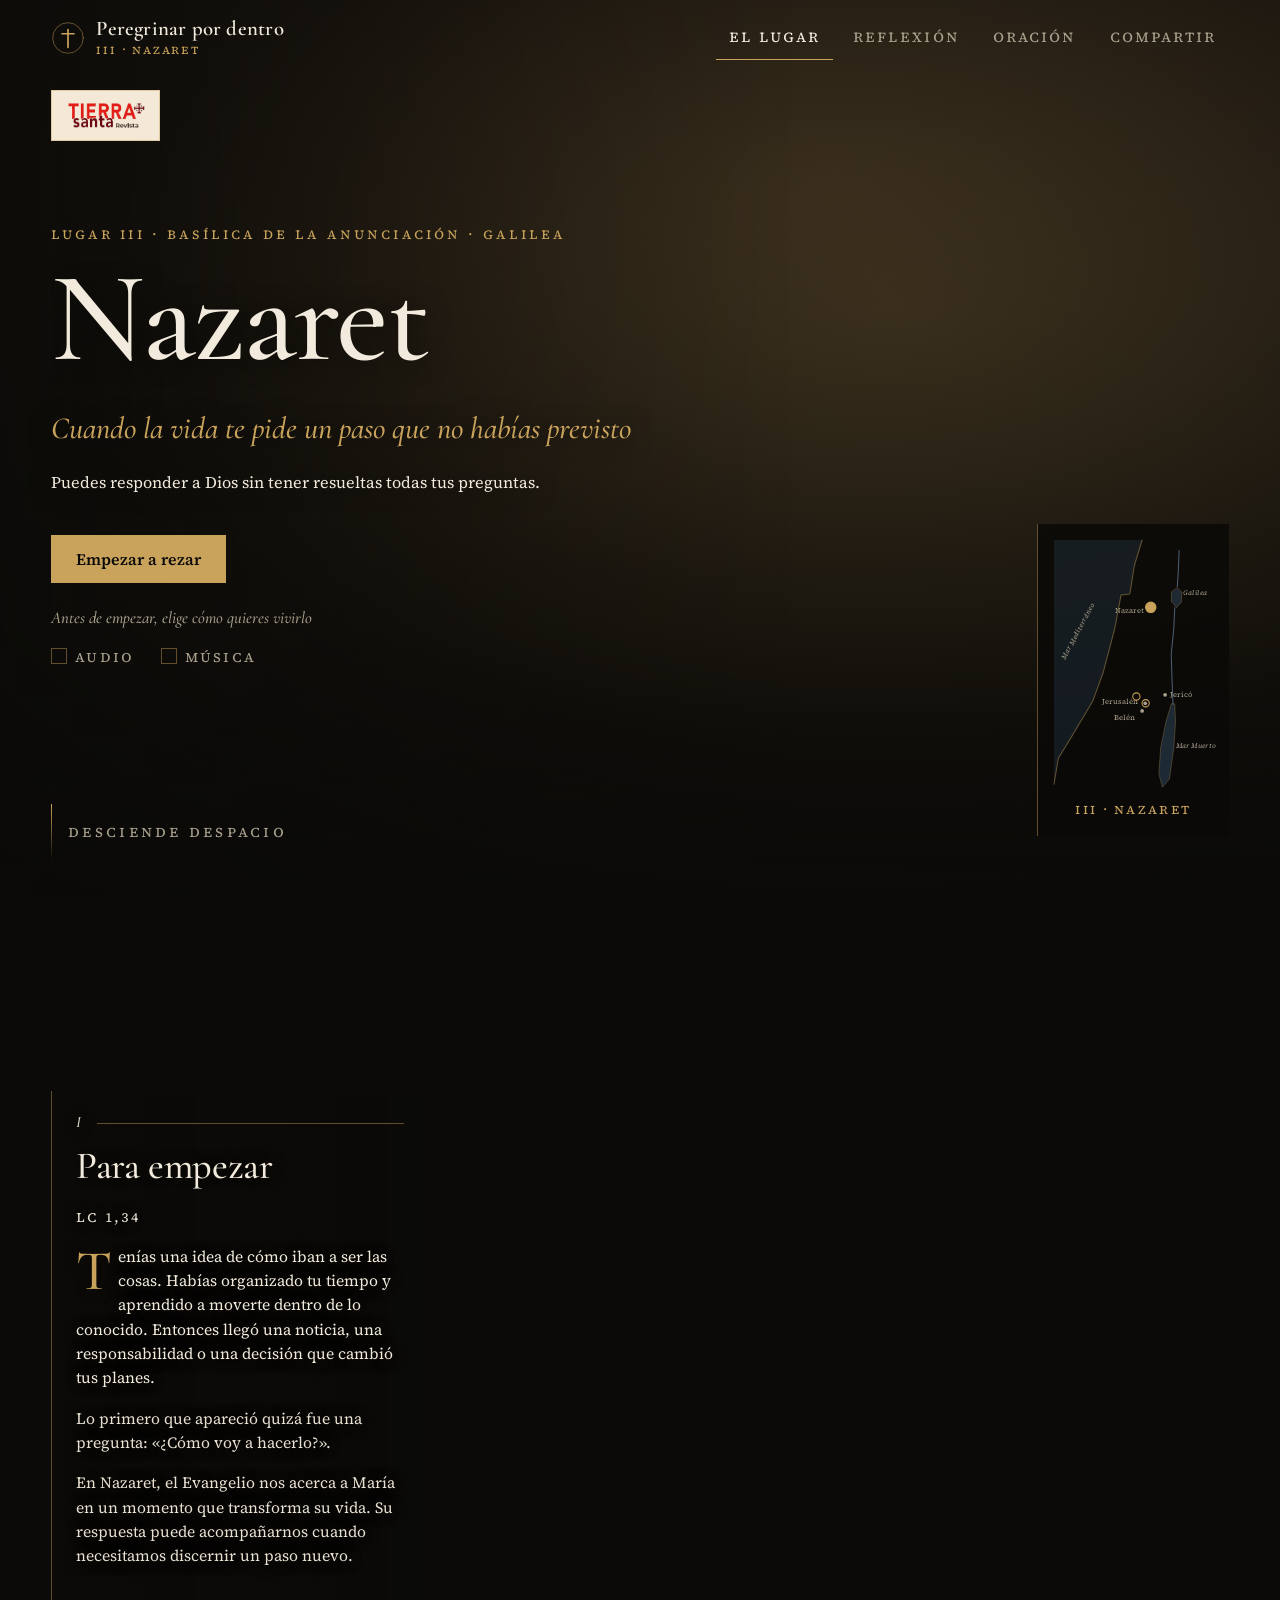
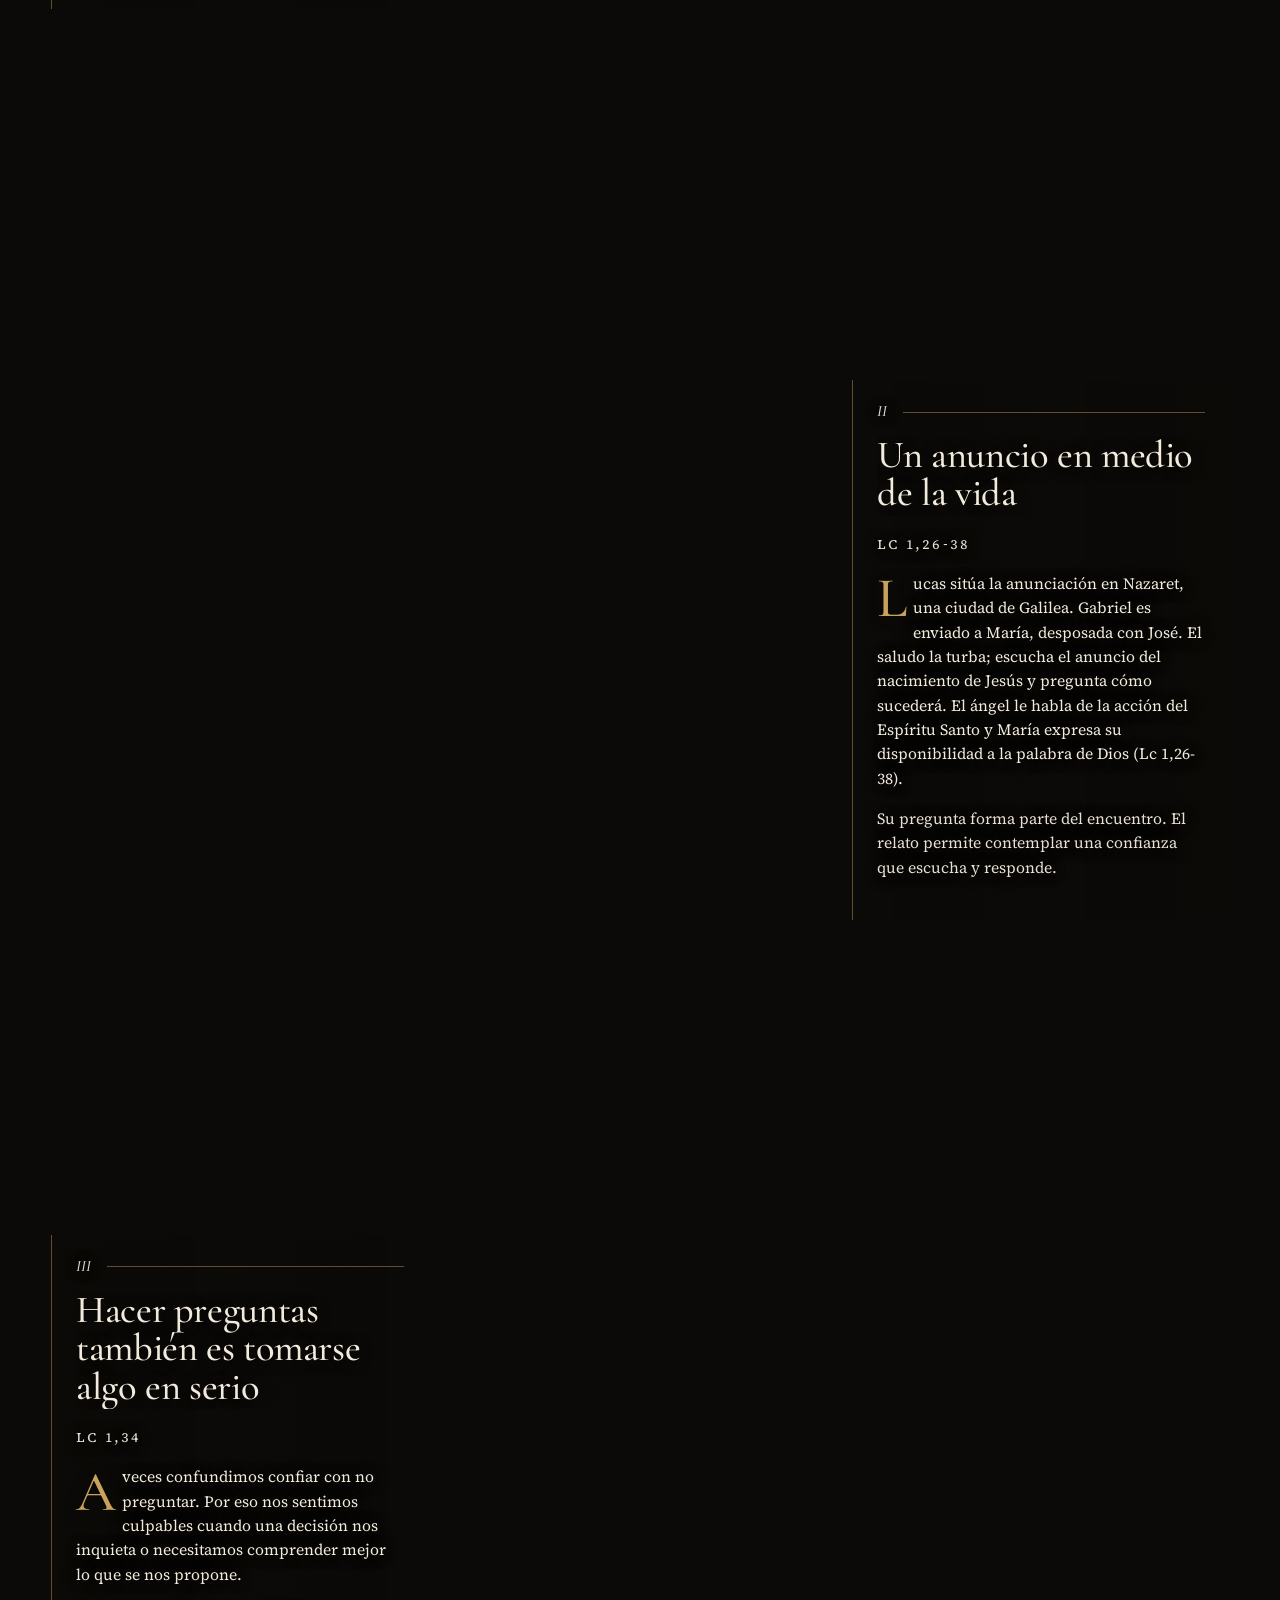
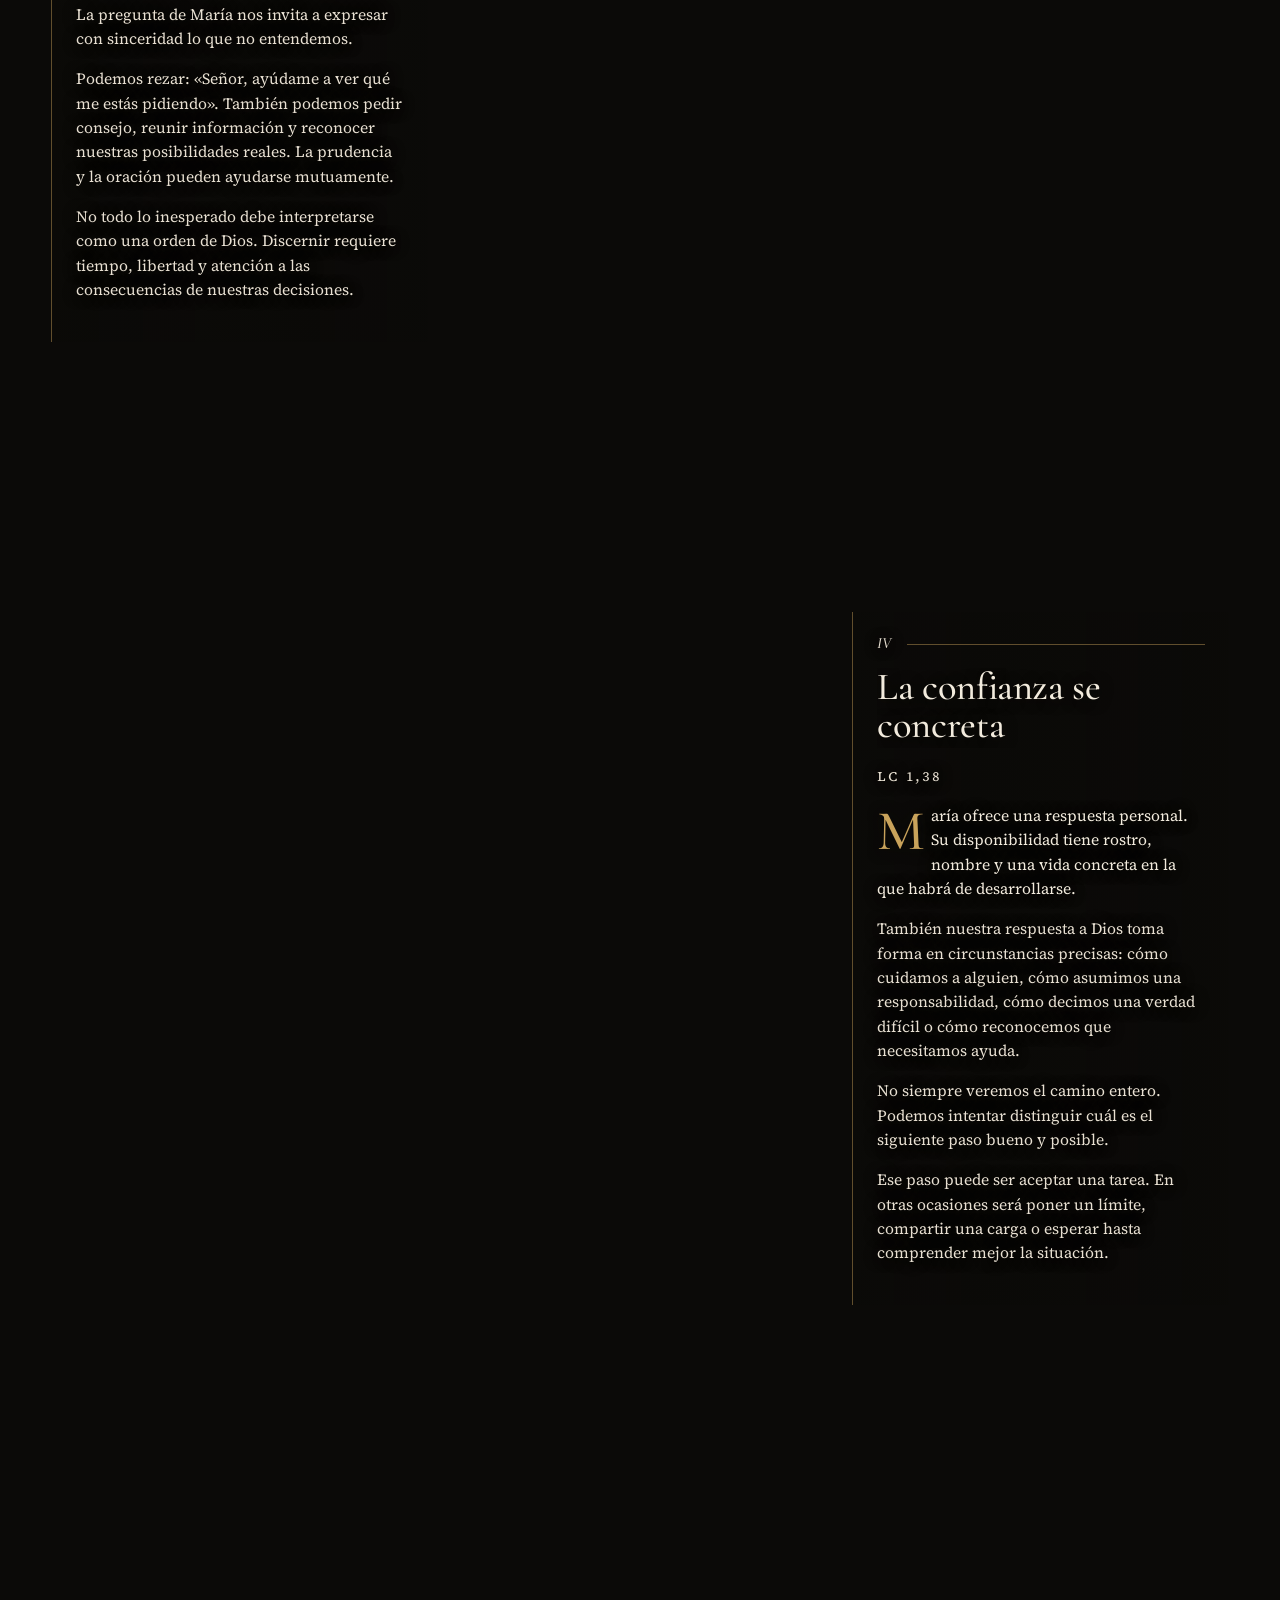
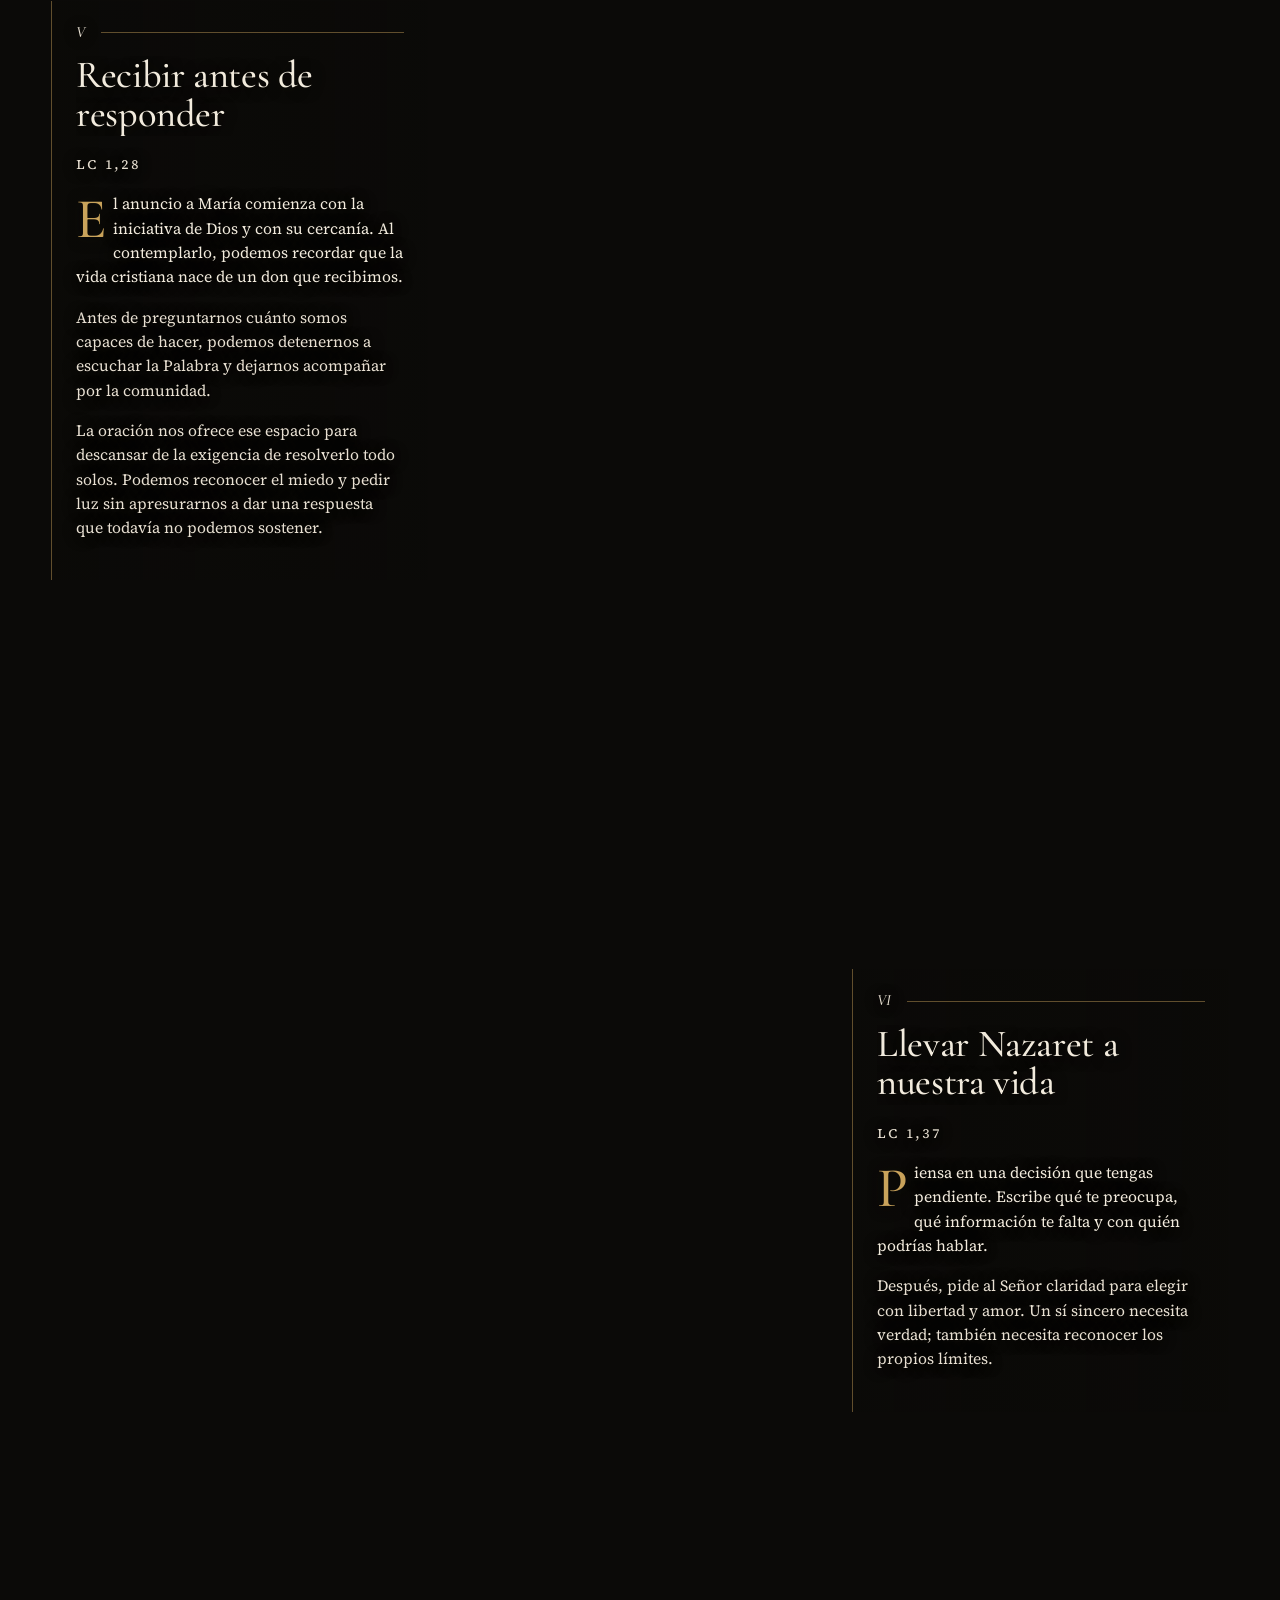
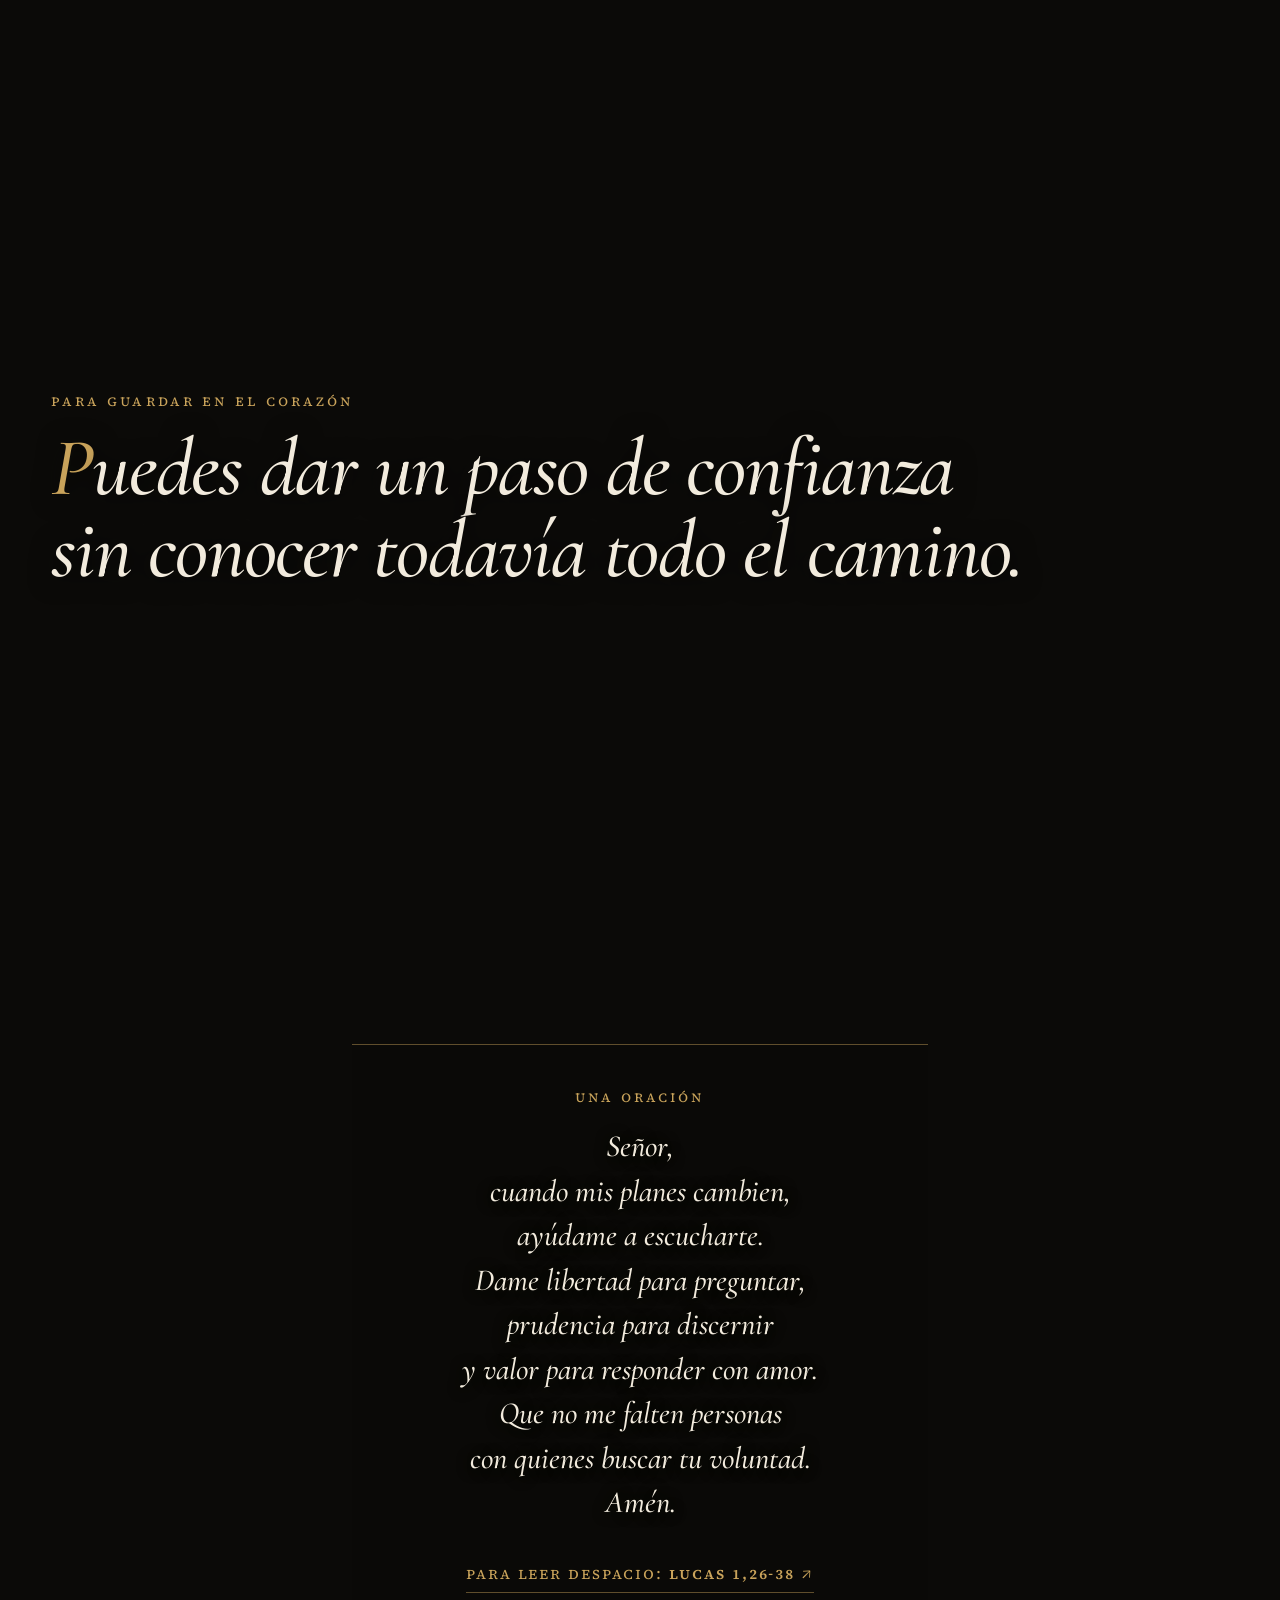
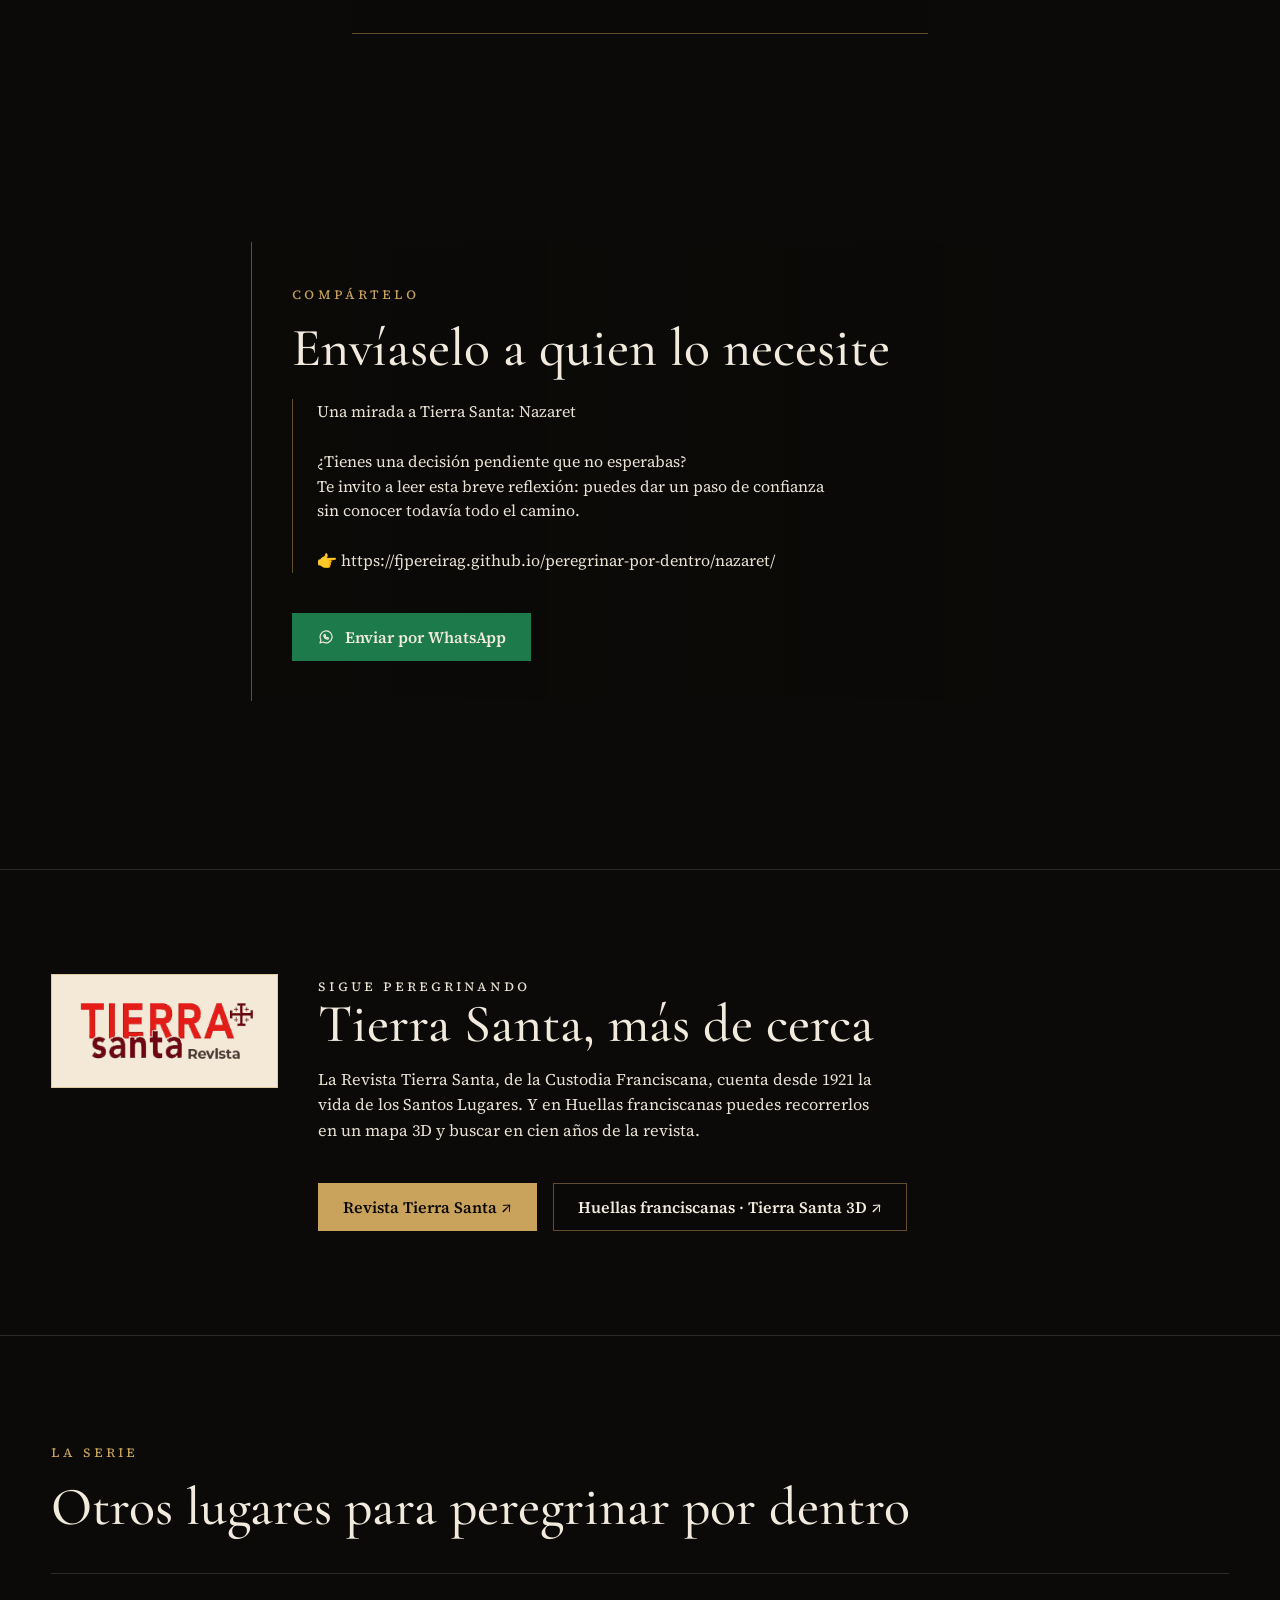
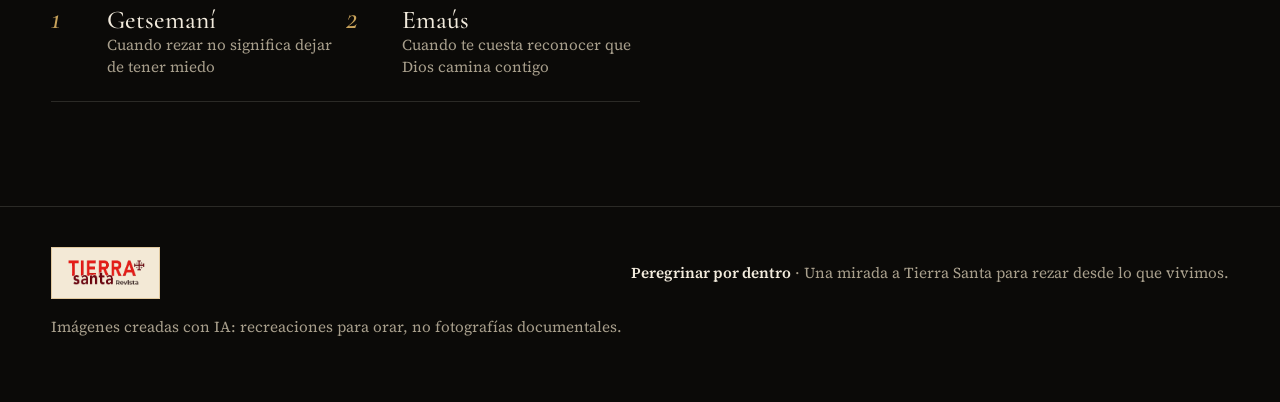
==== commit 5b72a833: "Add files via upload" ====
--- a/index.html
+++ b/index.html
@@ -21,7 +21,7 @@
 <link rel="preconnect" href="https://fonts.googleapis.com">
 <link rel="preconnect" href="https://fonts.gstatic.com" crossorigin>
 <link href="https://fonts.googleapis.com/css2?family=Cormorant+Garamond:ital,wght@0,500;0,600;1,500&family=Source+Serif+4:ital,opsz,wght@0,8..60,400;0,8..60,600;1,8..60,400&display=swap" rel="stylesheet">
-<link rel="stylesheet" href="estilo.css?v=17">
+<link rel="stylesheet" href="estilo.css?v=19">
 </head>
 <body>
 <a class="salto" href="#reflexion">Saltar a la reflexión</a>
@@ -136,8 +136,8 @@
 
 
 
-<script src="lugares.js?v=13"></script>
+<script src="lugares.js?v=15"></script>
 <script src="voz.js?v=2"></script>
-<script type="module" src="app.js?v=23"></script>
+<script type="module" src="app.js?v=26"></script>
 </body>
 </html>
--- a/estilo.css
+++ b/estilo.css
@@ -284,3 +284,4 @@
   .sonando-txt{max-width:11rem}
   .pie,.seguir{padding-bottom:calc(var(--space-6) + 1rem)}
 }
+
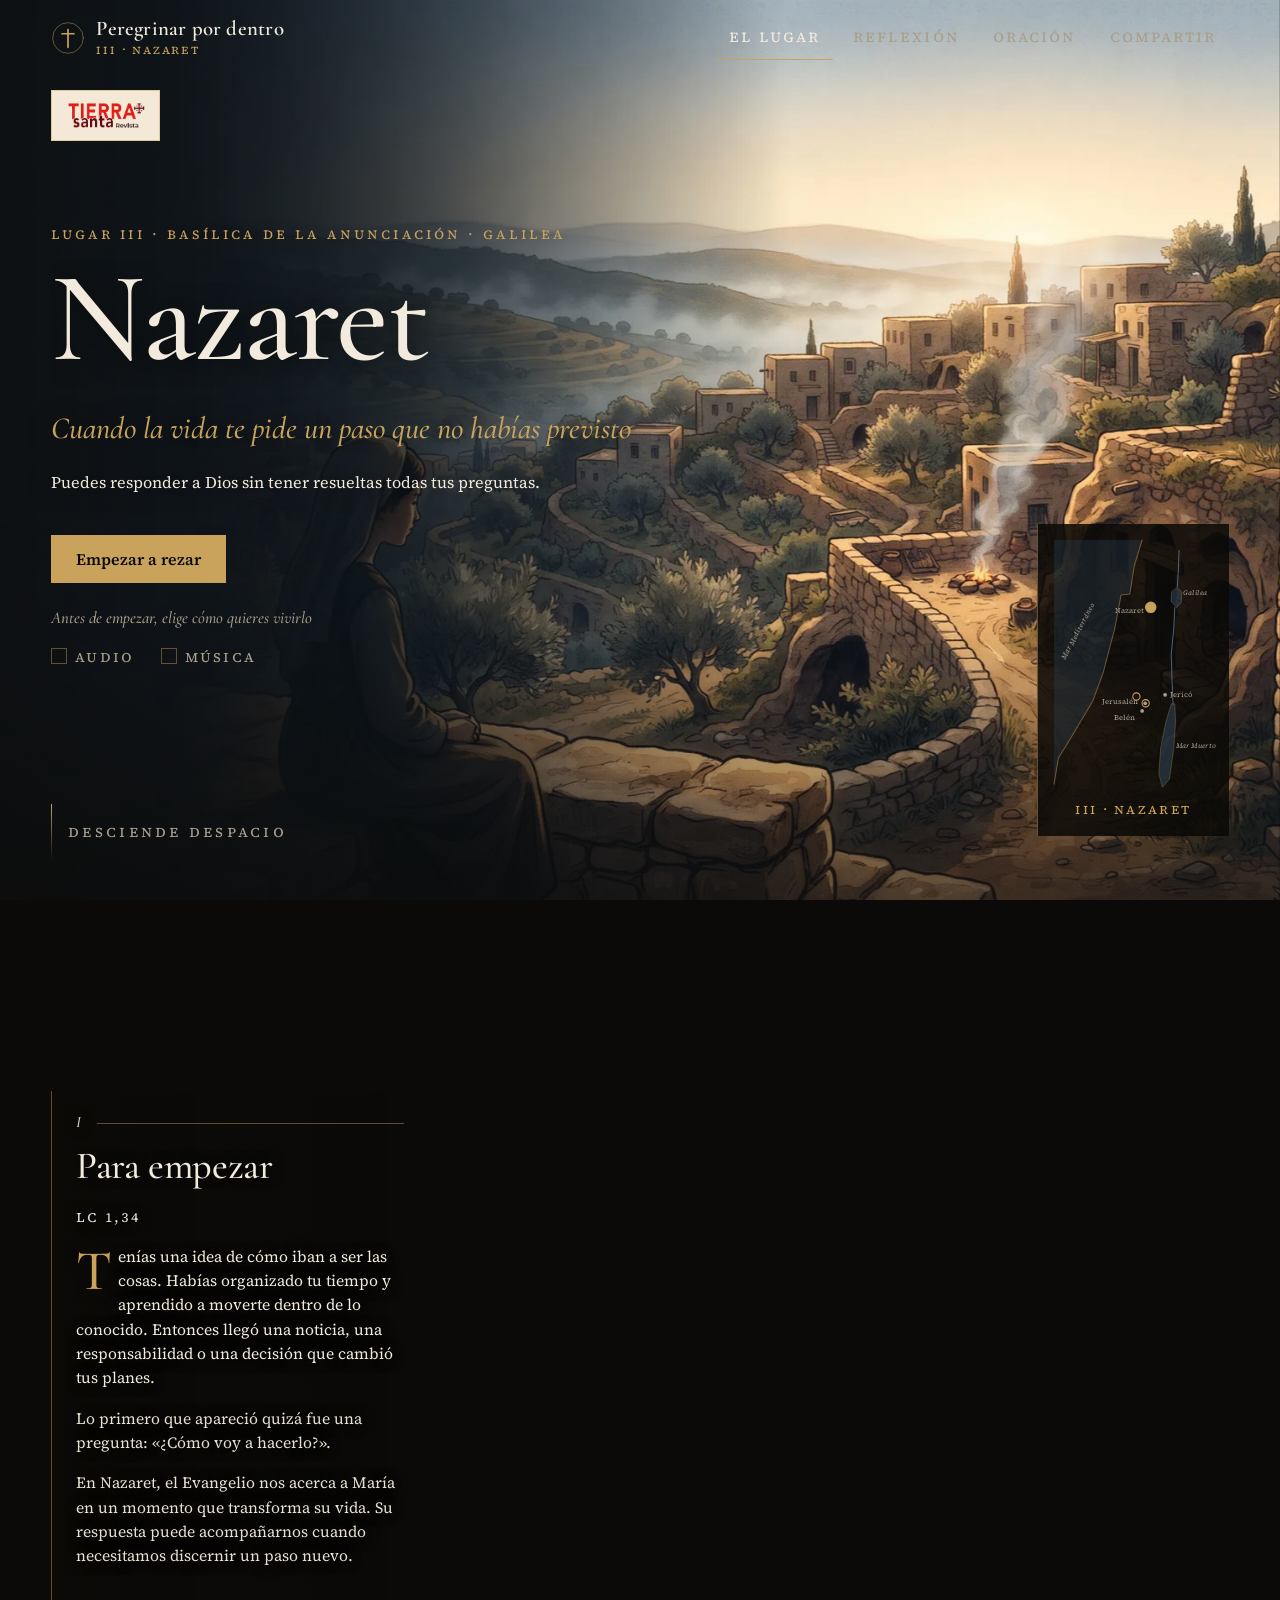
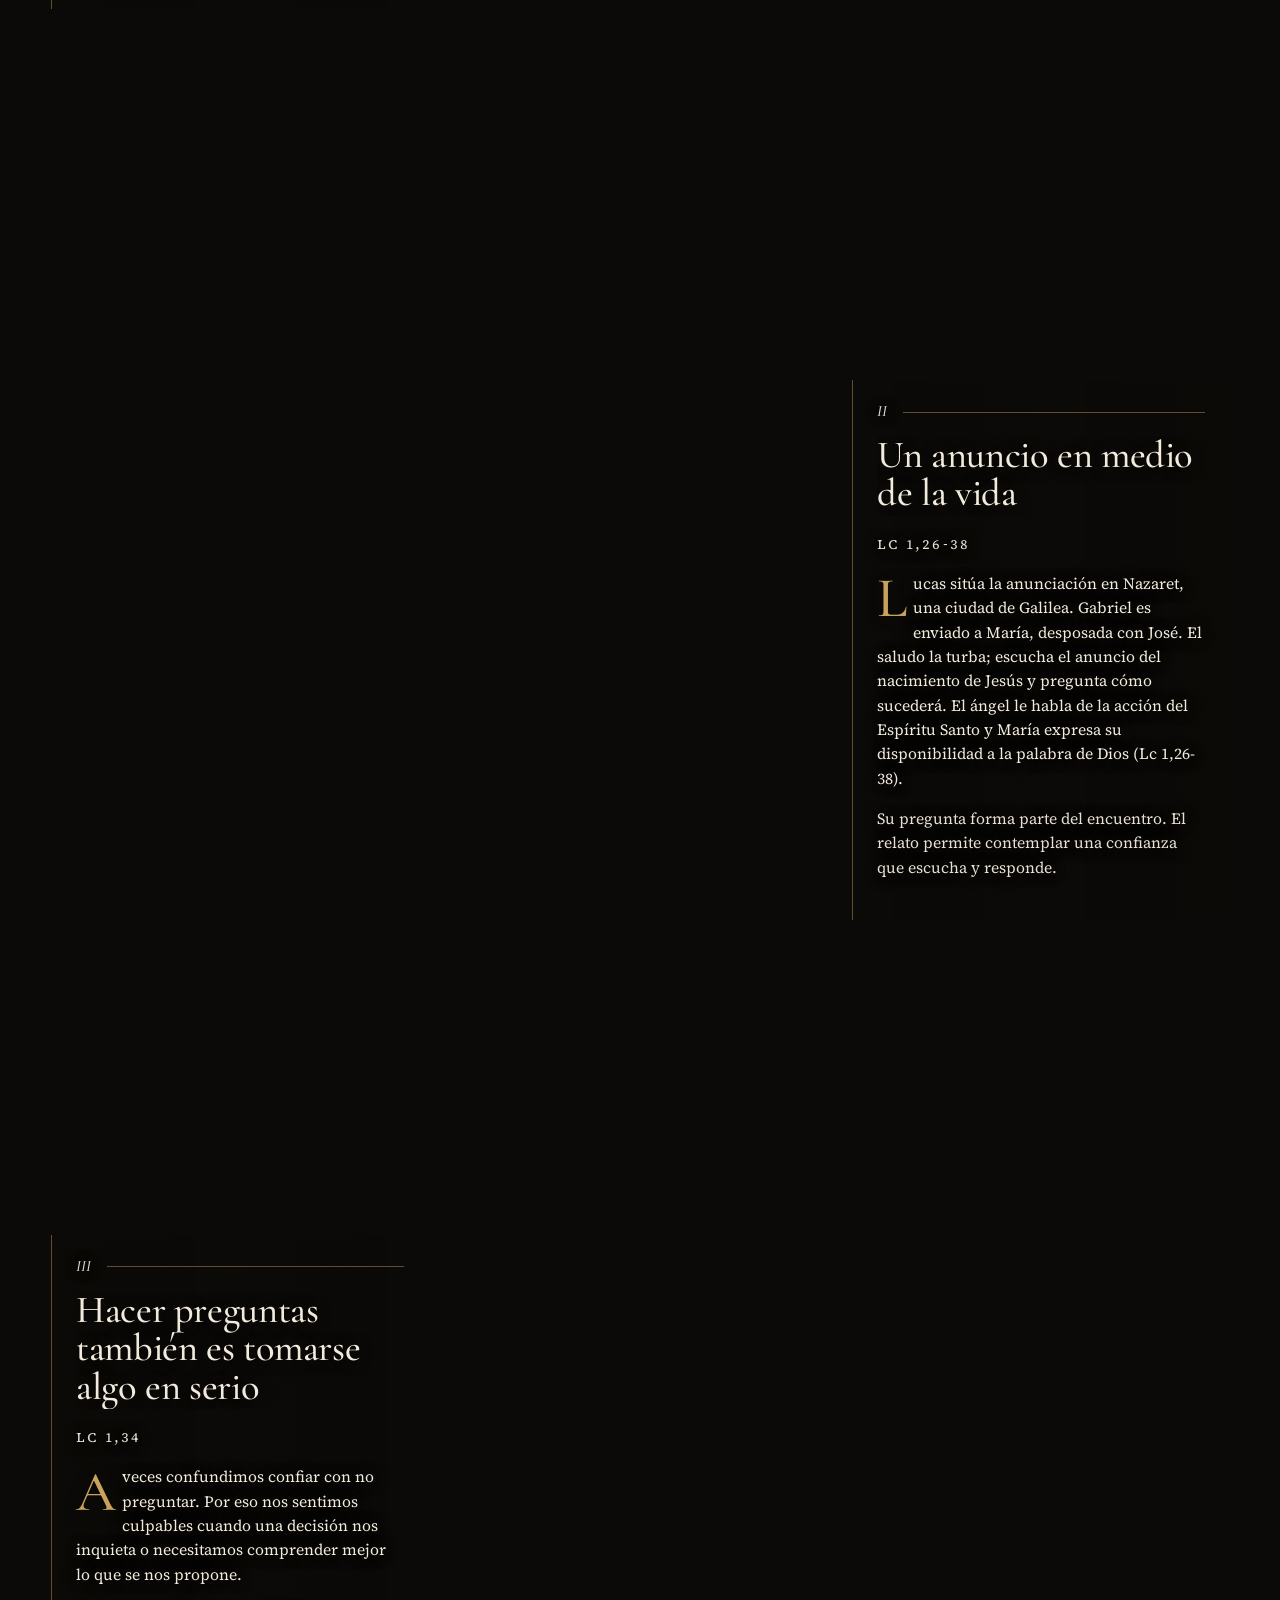
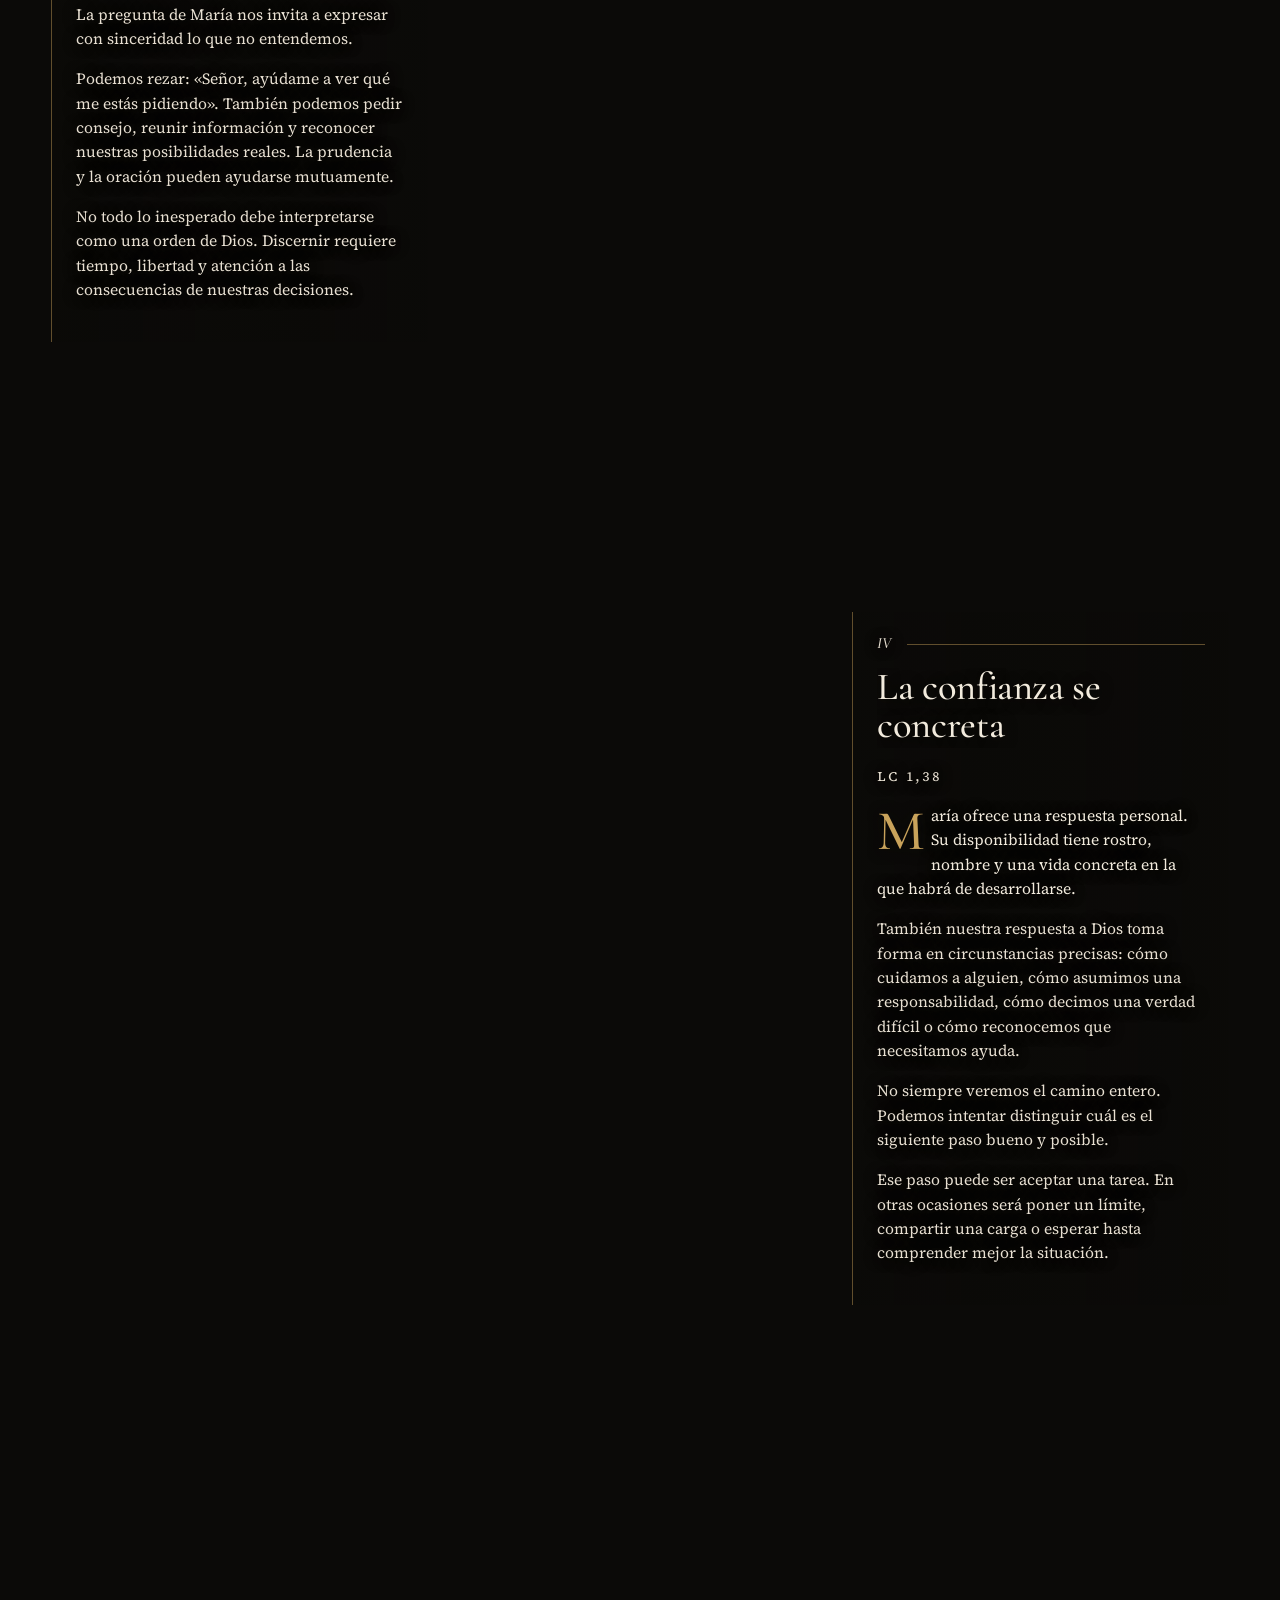
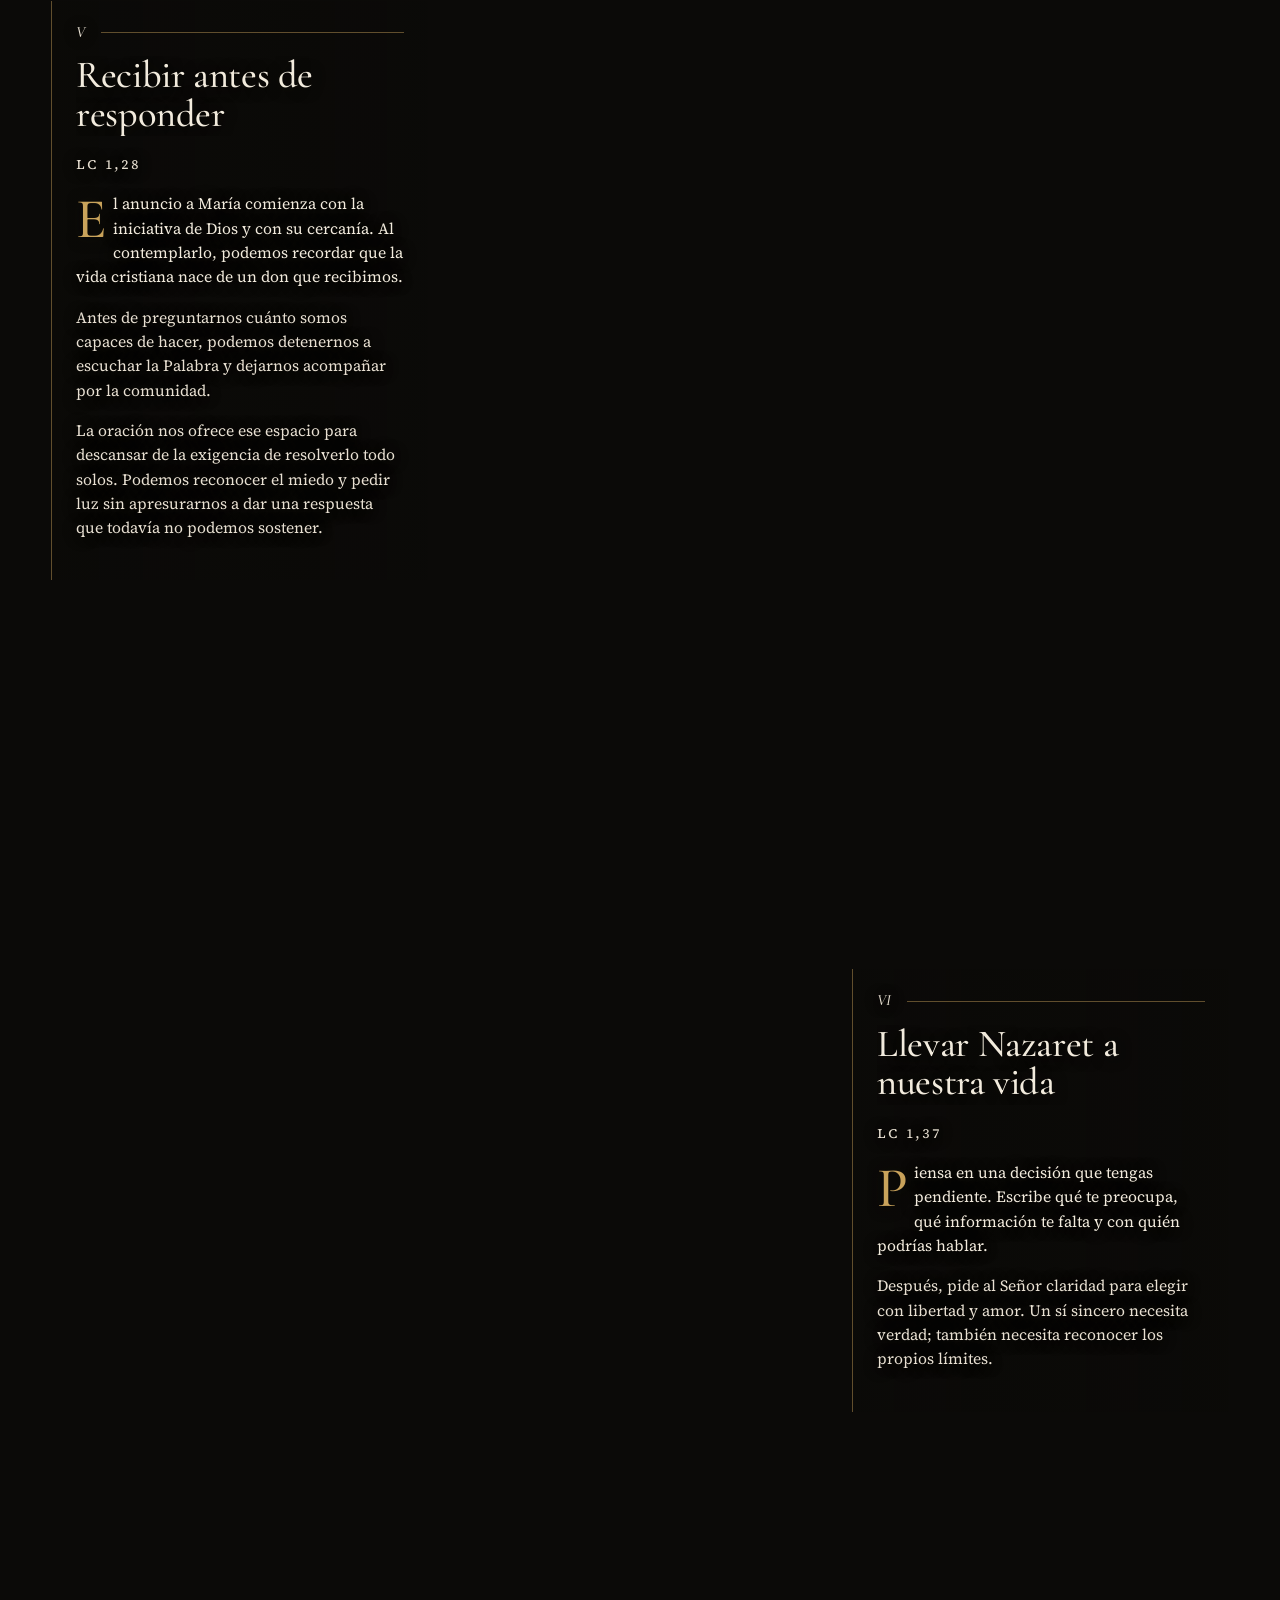
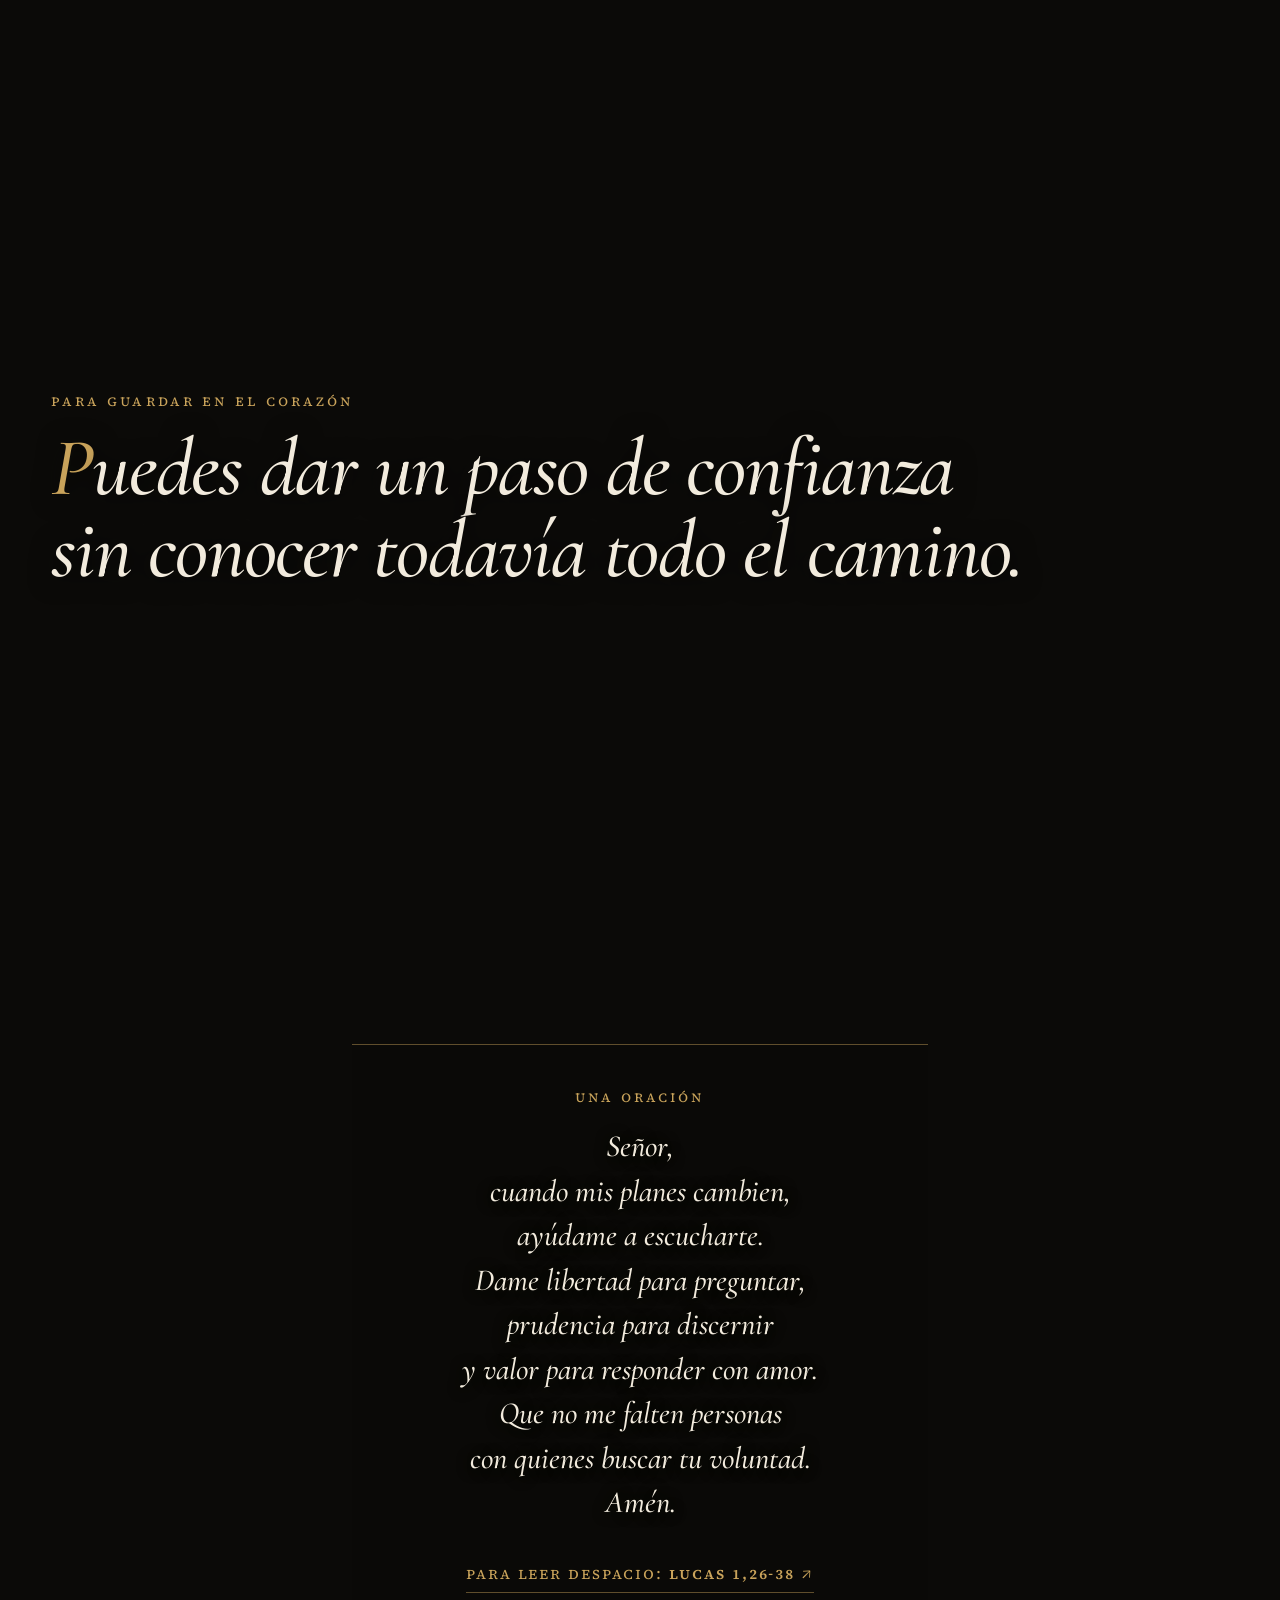
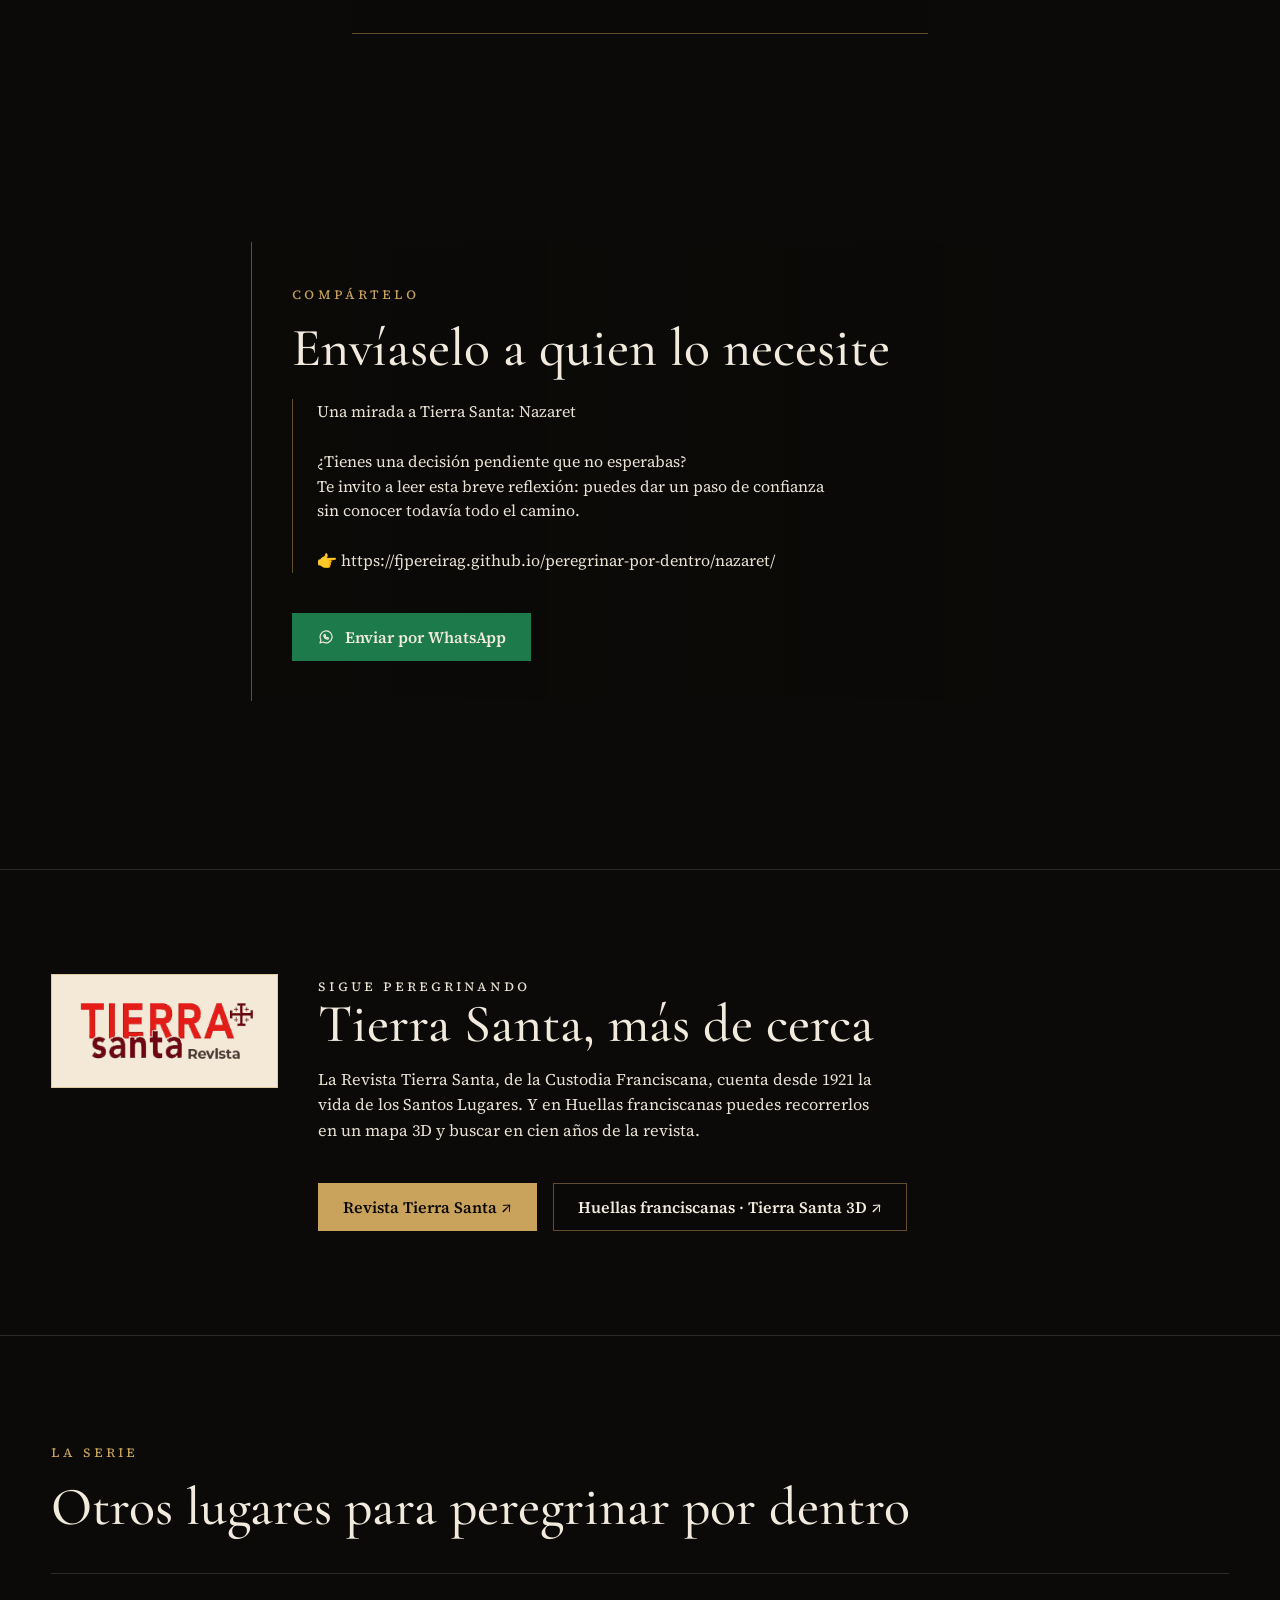
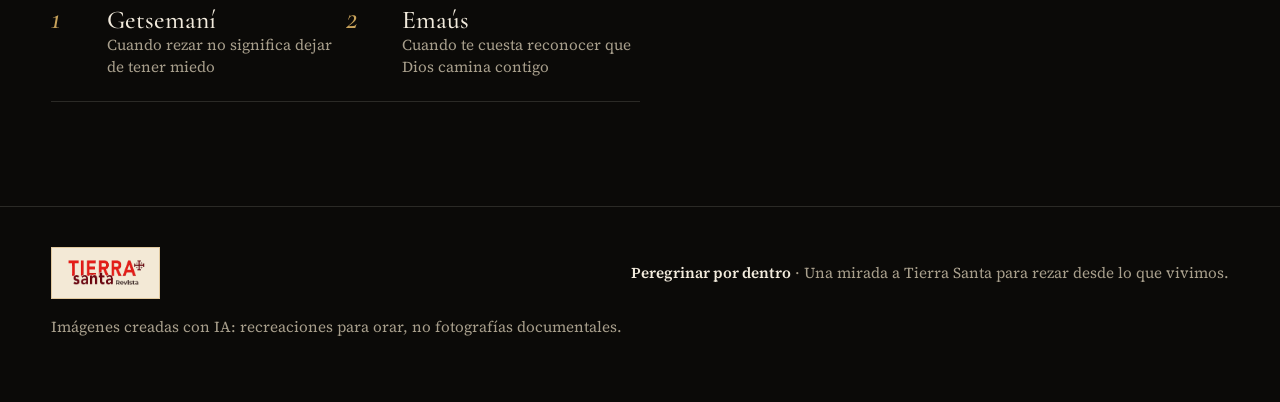
==== commit 0881b216: "Add files via upload" ====
--- a/index.html
+++ b/index.html
@@ -21,7 +21,7 @@
 <link rel="preconnect" href="https://fonts.googleapis.com">
 <link rel="preconnect" href="https://fonts.gstatic.com" crossorigin>
 <link href="https://fonts.googleapis.com/css2?family=Cormorant+Garamond:ital,wght@0,500;0,600;1,500&family=Source+Serif+4:ital,opsz,wght@0,8..60,400;0,8..60,600;1,8..60,400&display=swap" rel="stylesheet">
-<link rel="stylesheet" href="estilo.css?v=19">
+<link rel="stylesheet" href="estilo.css?v=21">
 </head>
 <body>
 <a class="salto" href="#reflexion">Saltar a la reflexión</a>
@@ -138,6 +138,6 @@
 
 <script src="lugares.js?v=15"></script>
 <script src="voz.js?v=2"></script>
-<script type="module" src="app.js?v=26"></script>
+<script type="module" src="app.js?v=28"></script>
 </body>
 </html>
--- a/estilo.css
+++ b/estilo.css
@@ -254,6 +254,13 @@
   .sello-portada img{height:1.9rem}
 }
 
+.proximo{position:fixed;z-index:35;top:calc(4.6rem + .5rem);left:50%;transform:translateX(-50%);width:min(36rem,calc(100vw - 2 * var(--gutter)));margin:0;display:flex;gap:.75rem;align-items:flex-start;
+  padding:var(--space-2) .5rem var(--space-2) var(--space-3);background:var(--panel-fuerte);border:1px solid var(--line-oro);border-left:2px solid var(--accent);font-size:1rem;line-height:1.45;box-shadow:0 10px 30px rgba(0,0,0,.45)}
+.proximo span{flex:1}
+.proximo button{flex:none;min-width:40px;min-height:40px;background:none;border:0;color:var(--muted);font-size:1.4rem;line-height:1;cursor:pointer}
+.proximo button:hover{color:var(--fg)}
+.proximo b{color:var(--accent);font-weight:600}
+
 /* ---------- casillas: Audio · Música ---------- */
 .controles{border:0;margin:var(--space-3) 0 0;padding:0;display:flex;flex-wrap:wrap;align-items:center;gap:.25rem}
 .controles legend{width:100%;padding:0;margin-bottom:.35rem;font:italic 500 1.05rem var(--font-display);color:var(--muted)}
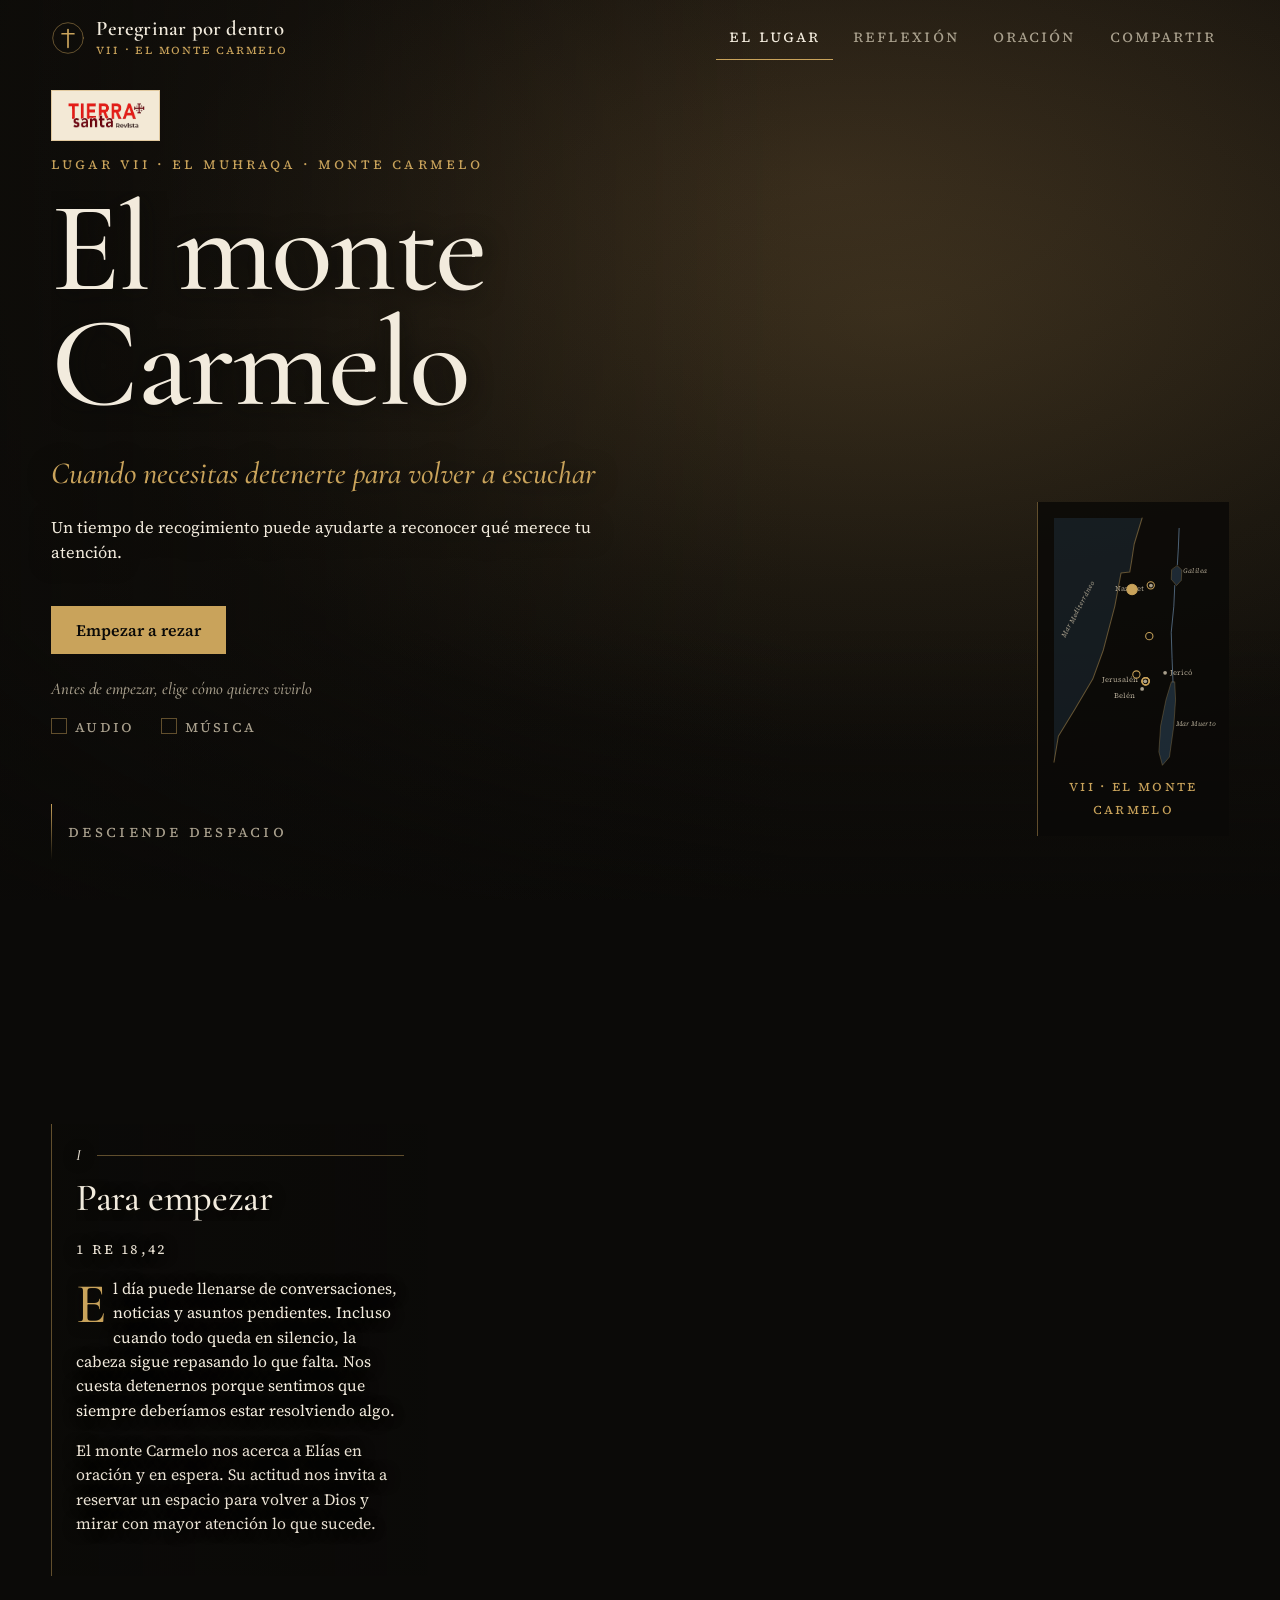
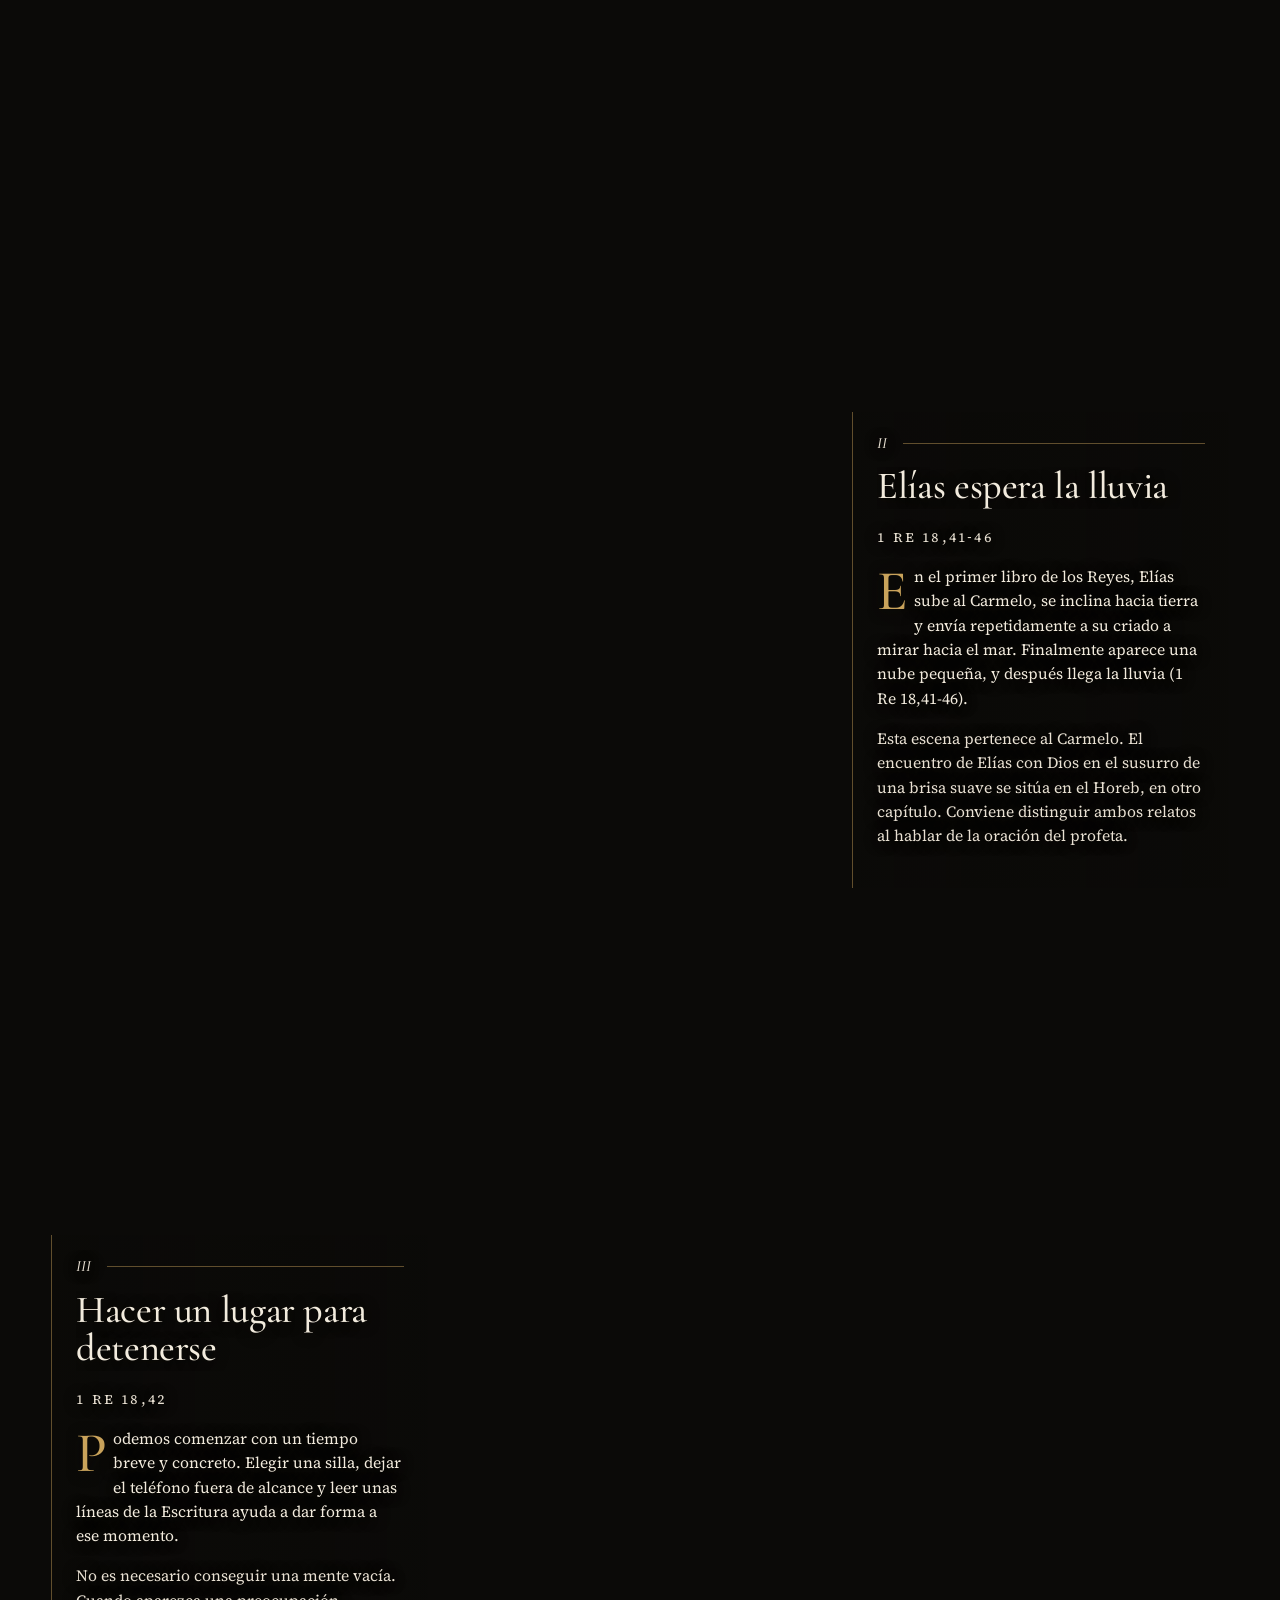
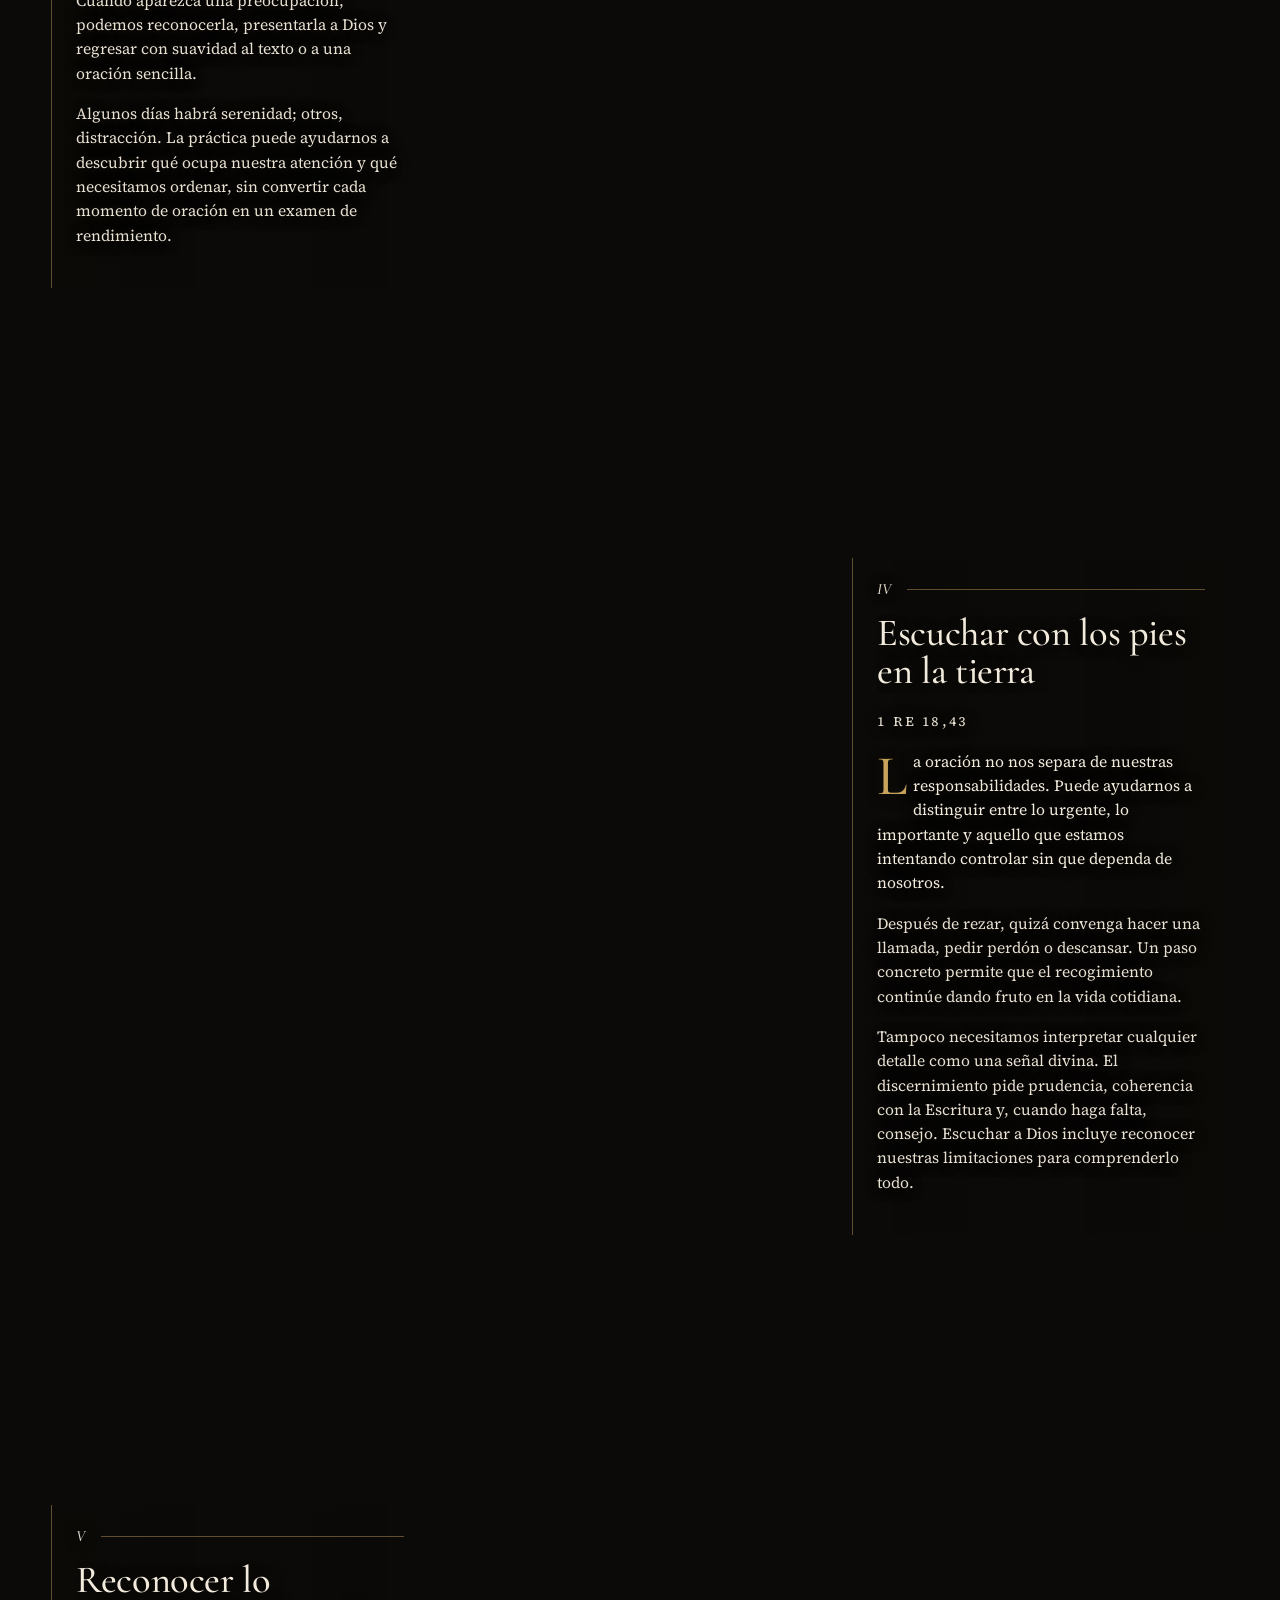
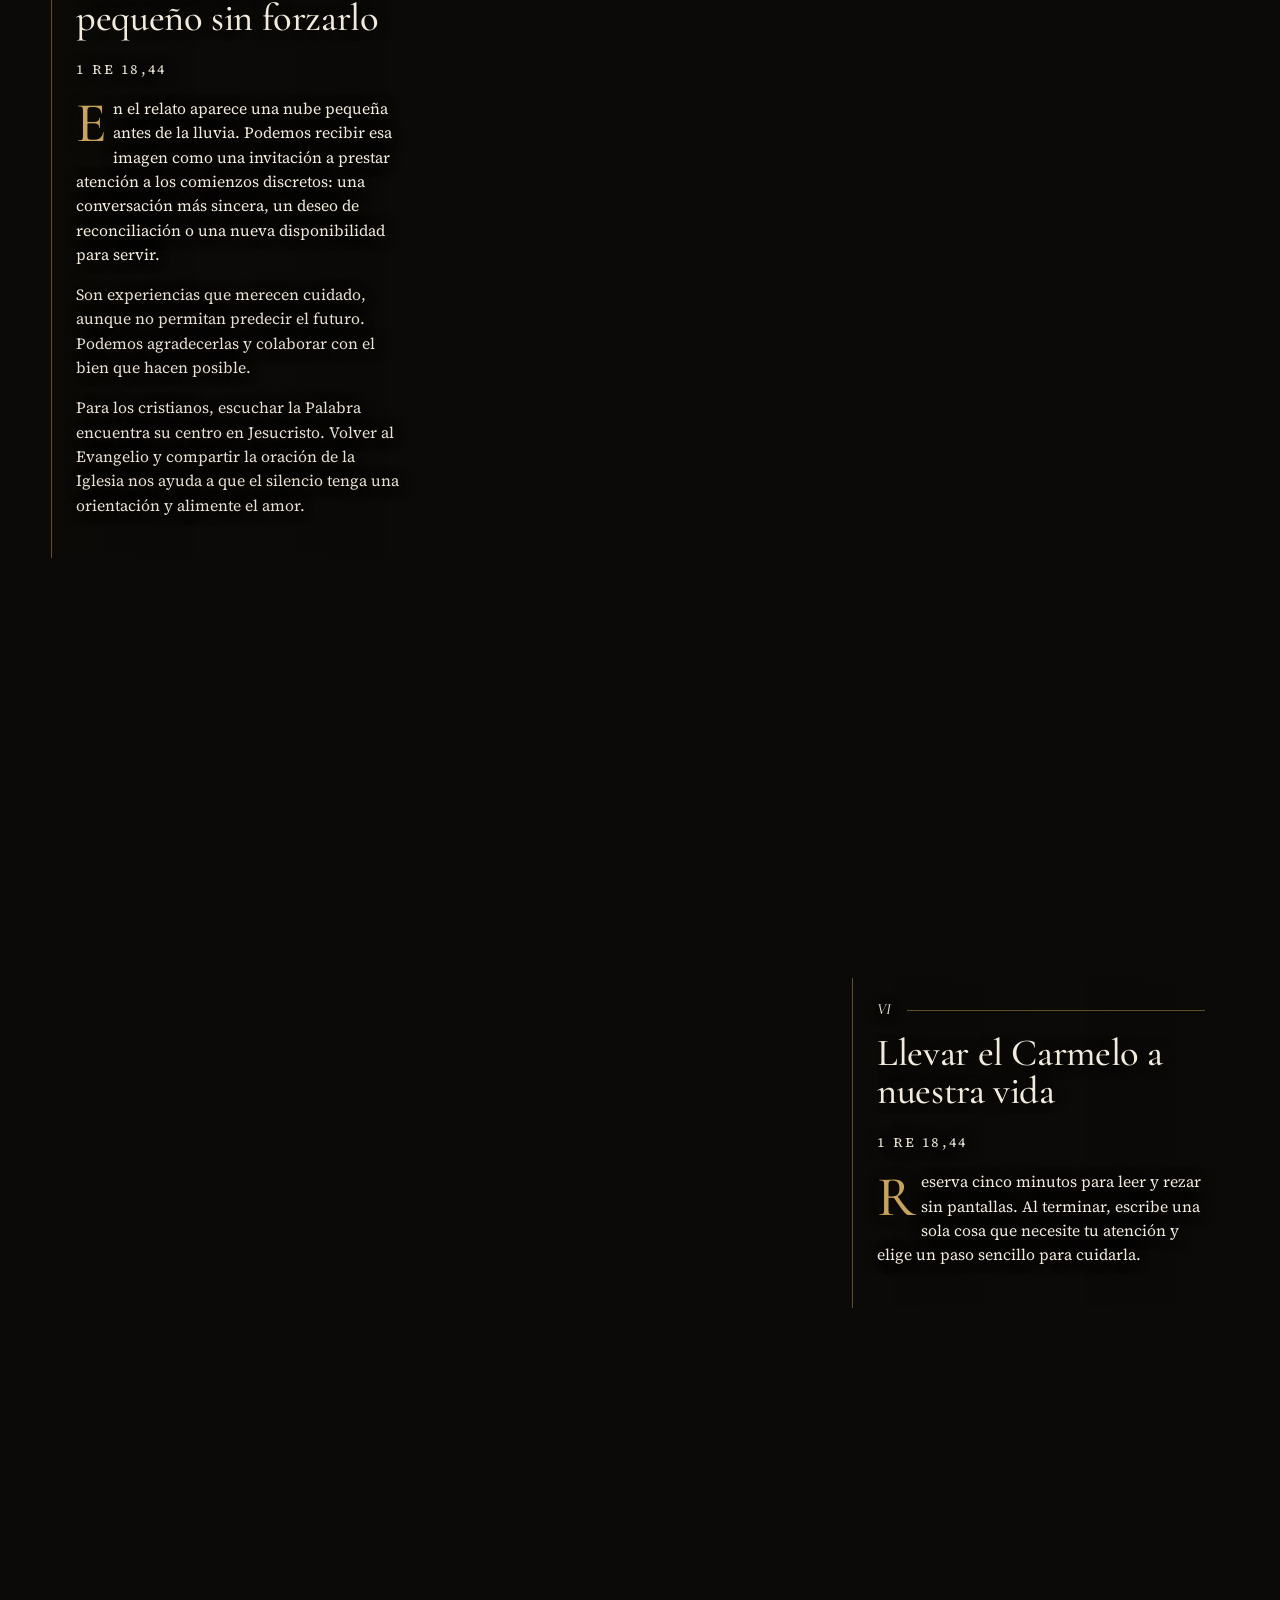
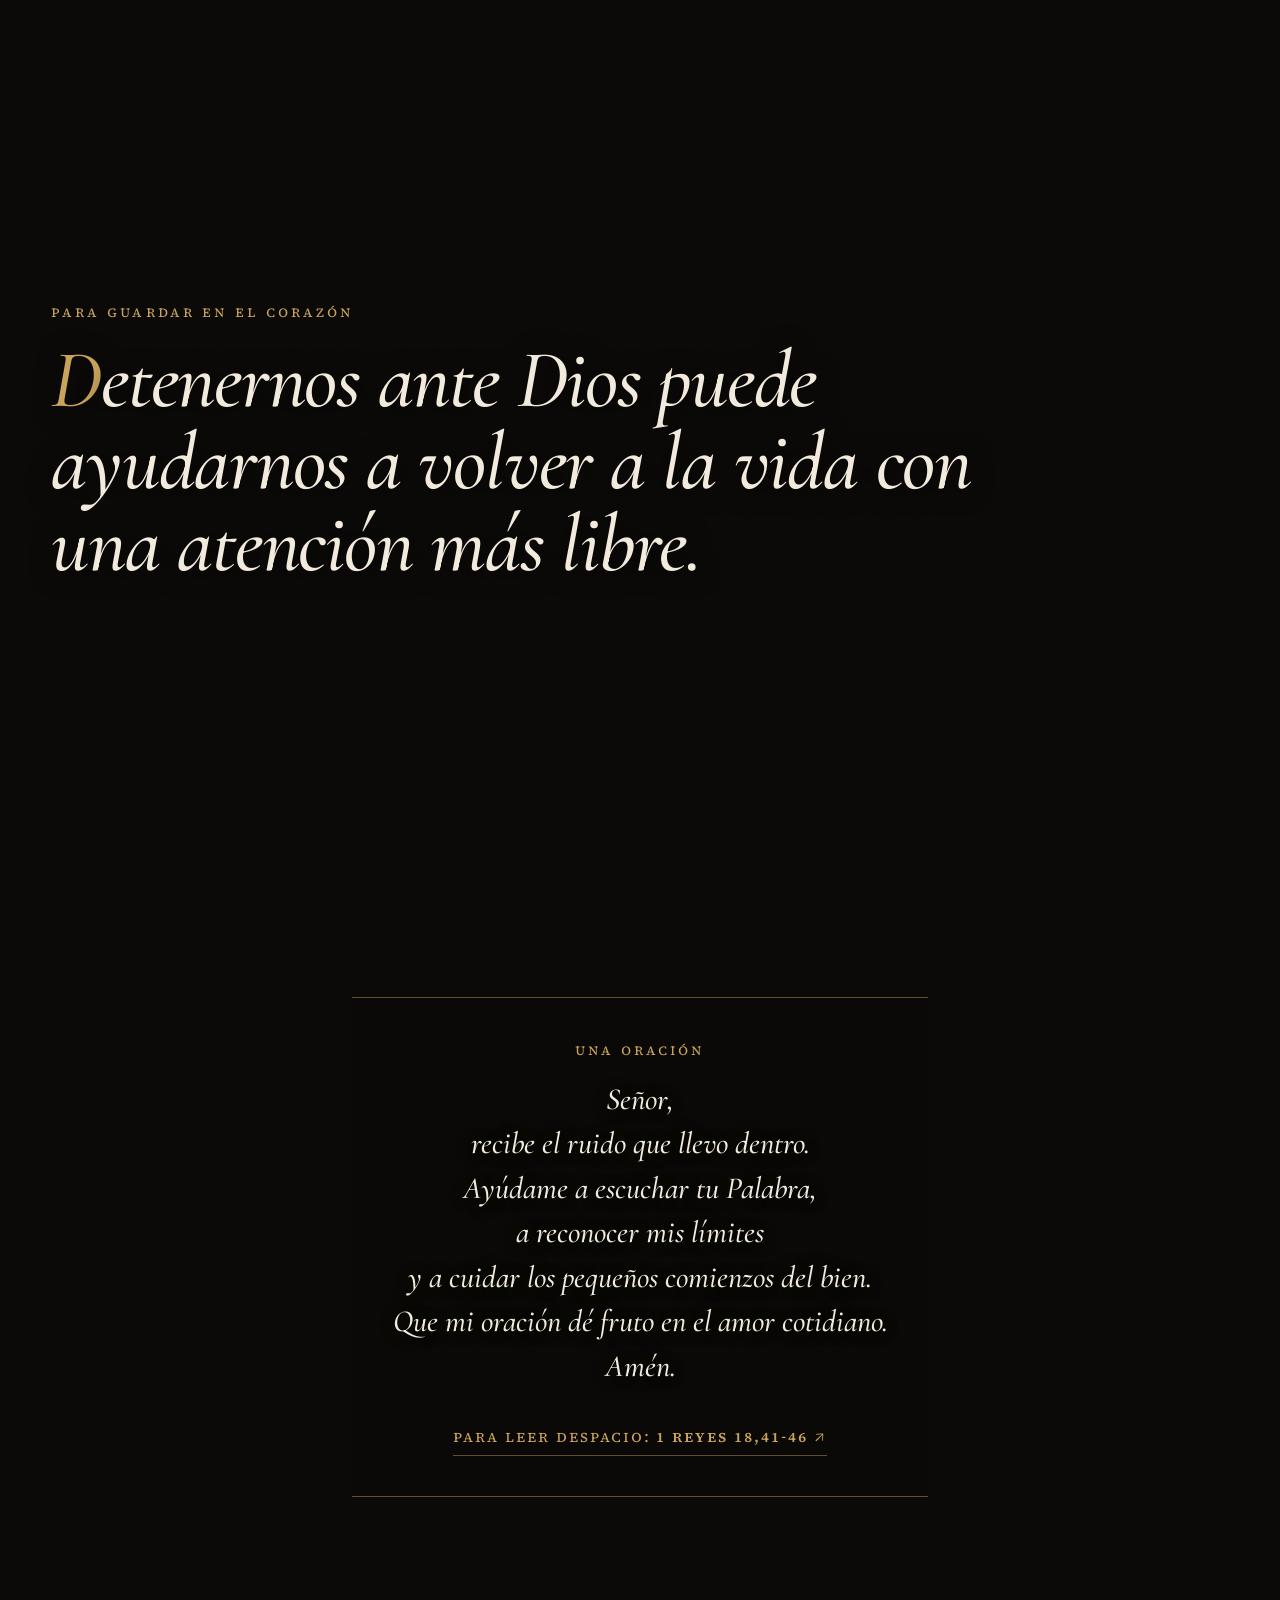
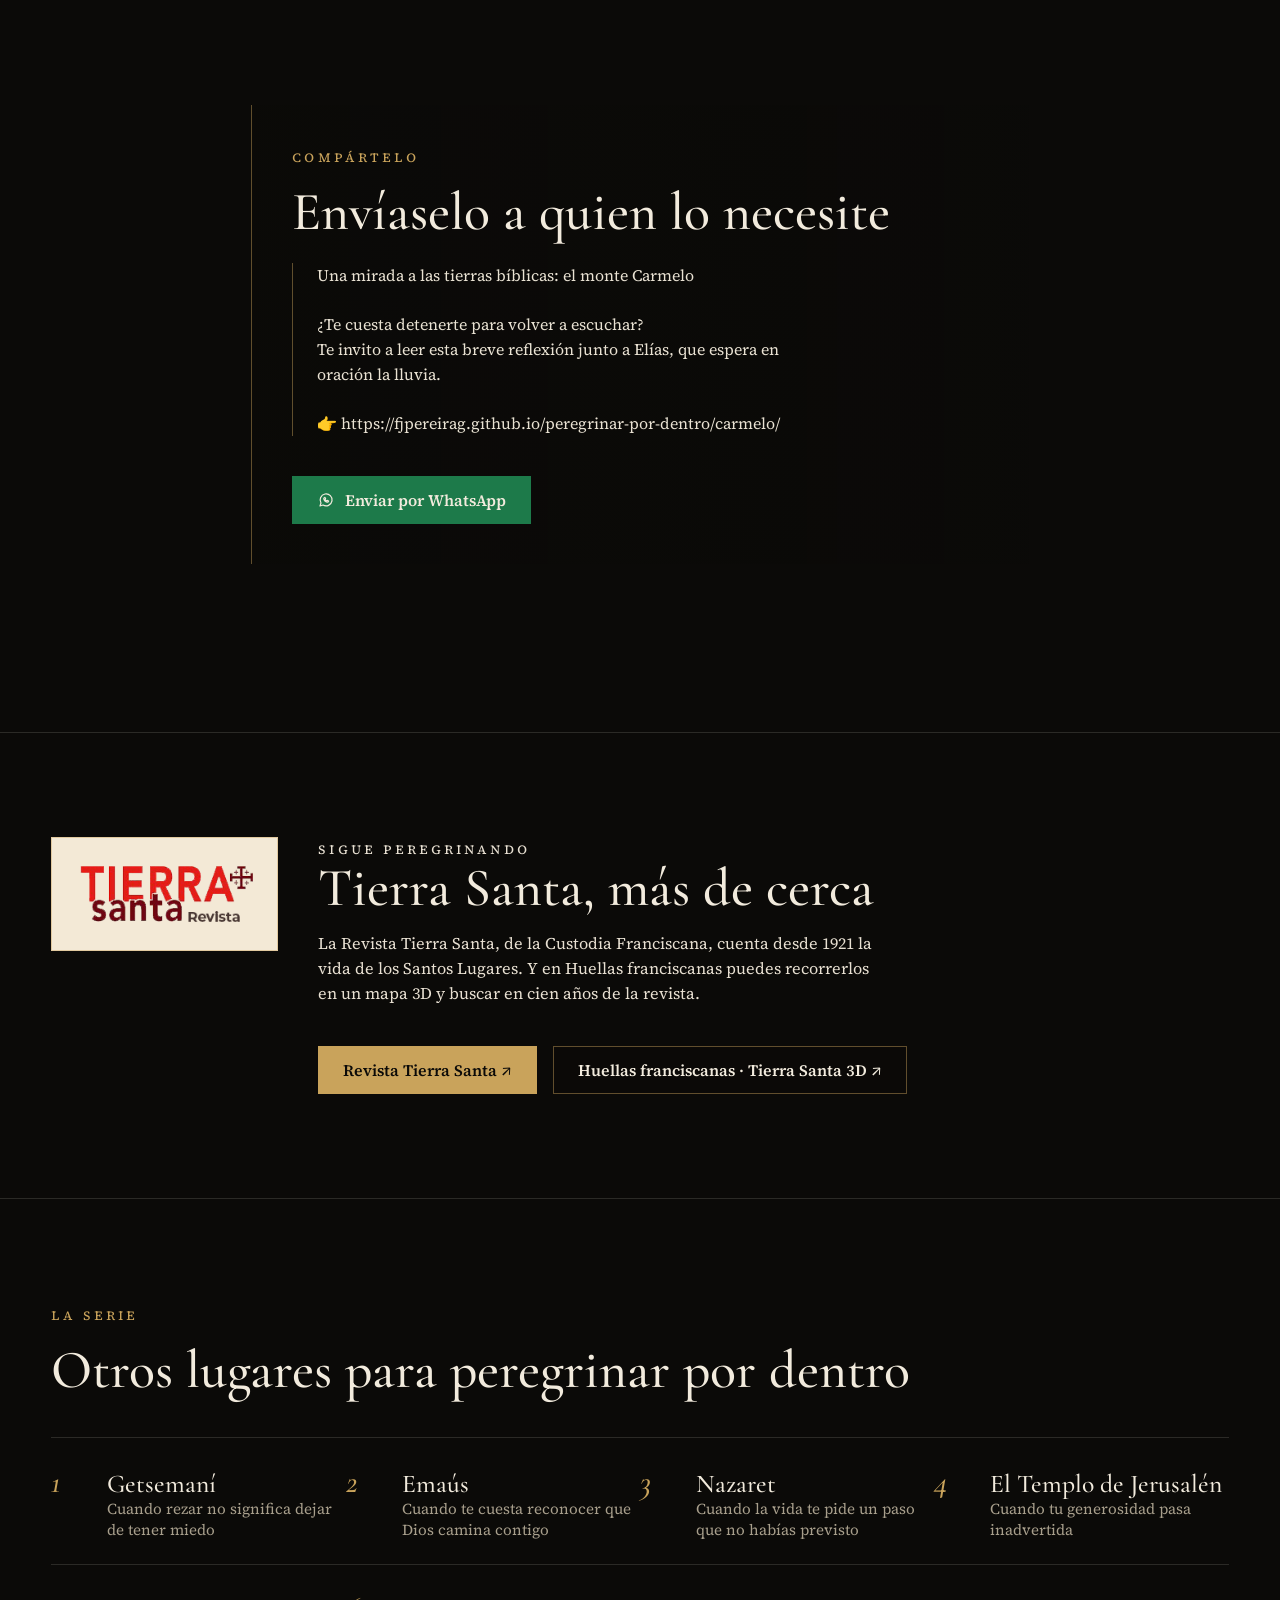
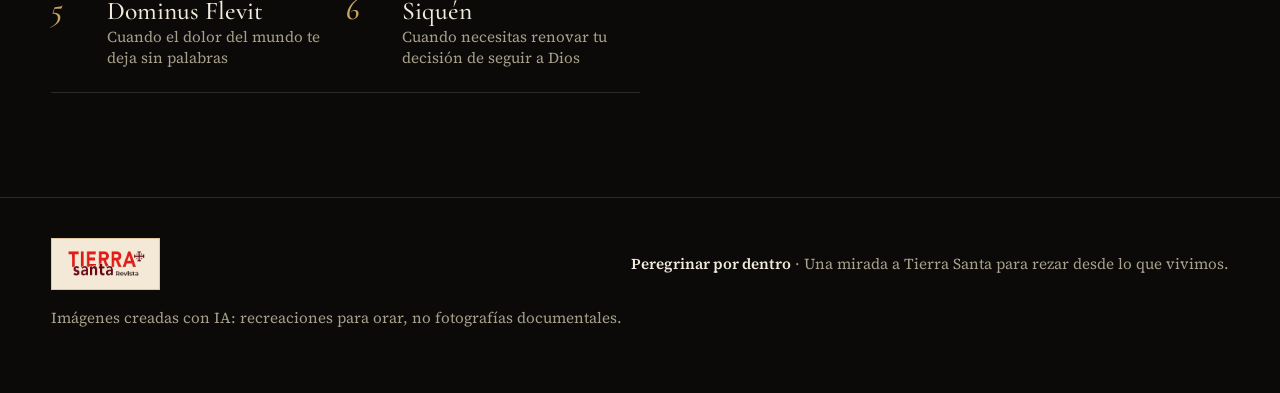
==== commit 6aac4170: "Add files via upload" ====
--- a/index.html
+++ b/index.html
@@ -21,7 +21,7 @@
 <link rel="preconnect" href="https://fonts.googleapis.com">
 <link rel="preconnect" href="https://fonts.gstatic.com" crossorigin>
 <link href="https://fonts.googleapis.com/css2?family=Cormorant+Garamond:ital,wght@0,500;0,600;1,500&family=Source+Serif+4:ital,opsz,wght@0,8..60,400;0,8..60,600;1,8..60,400&display=swap" rel="stylesheet">
-<link rel="stylesheet" href="estilo.css?v=21">
+<link rel="stylesheet" href="estilo.css?v=23">
 </head>
 <body>
 <a class="salto" href="#reflexion">Saltar a la reflexión</a>
@@ -136,8 +136,8 @@
 
 
 
-<script src="lugares.js?v=15"></script>
+<script src="lugares.js?v=16"></script>
 <script src="voz.js?v=2"></script>
-<script type="module" src="app.js?v=28"></script>
+<script type="module" src="app.js?v=29"></script>
 </body>
 </html>
--- a/estilo.css
+++ b/estilo.css
@@ -190,7 +190,7 @@
   .menu a.actual{color:var(--accent);border-bottom-color:var(--line)}
   #velo{background:linear-gradient(0deg,color-mix(in srgb,var(--bg) 80%,transparent) 0%,color-mix(in srgb,var(--bg) 35%,transparent) 40%,transparent 65%),
                     linear-gradient(180deg,color-mix(in srgb,var(--bg) 55%,transparent),transparent 18%)}
-  .portada{align-items:flex-end;padding:var(--space-6) var(--gutter) var(--space-5)}
+  .portada{align-items:flex-end;padding:9rem var(--gutter) var(--space-5)}
   .portada h1{font-size:clamp(3.6rem,17vw,5rem)}
   .titulo{font-size:1.45rem;margin-top:var(--space-2)}
   .lema{margin-top:var(--space-2);font-size:1rem}
@@ -257,6 +257,10 @@
 .proximo{position:fixed;z-index:35;top:calc(4.6rem + .5rem);left:50%;transform:translateX(-50%);width:min(36rem,calc(100vw - 2 * var(--gutter)));margin:0;display:flex;gap:.75rem;align-items:flex-start;
   padding:var(--space-2) .5rem var(--space-2) var(--space-3);background:var(--panel-fuerte);border:1px solid var(--line-oro);border-left:2px solid var(--accent);font-size:1rem;line-height:1.45;box-shadow:0 10px 30px rgba(0,0,0,.45)}
 .proximo span{flex:1}
+.proximo-lugar{margin:var(--space-3) 0 0;padding-top:var(--space-2);border-top:1px solid var(--line);max-width:30rem;color:var(--muted);font:italic 500 1.15rem/1.3 var(--font-display)}
+.proximo-lugar b{color:var(--accent);font-weight:600;font-style:normal}
+.serie-proximo{opacity:.7;cursor:default}
+.serie-proximo small{color:var(--accent)}
 .proximo button{flex:none;min-width:40px;min-height:40px;background:none;border:0;color:var(--muted);font-size:1.4rem;line-height:1;cursor:pointer}
 .proximo button:hover{color:var(--fg)}
 .proximo b{color:var(--accent);font-weight:600}
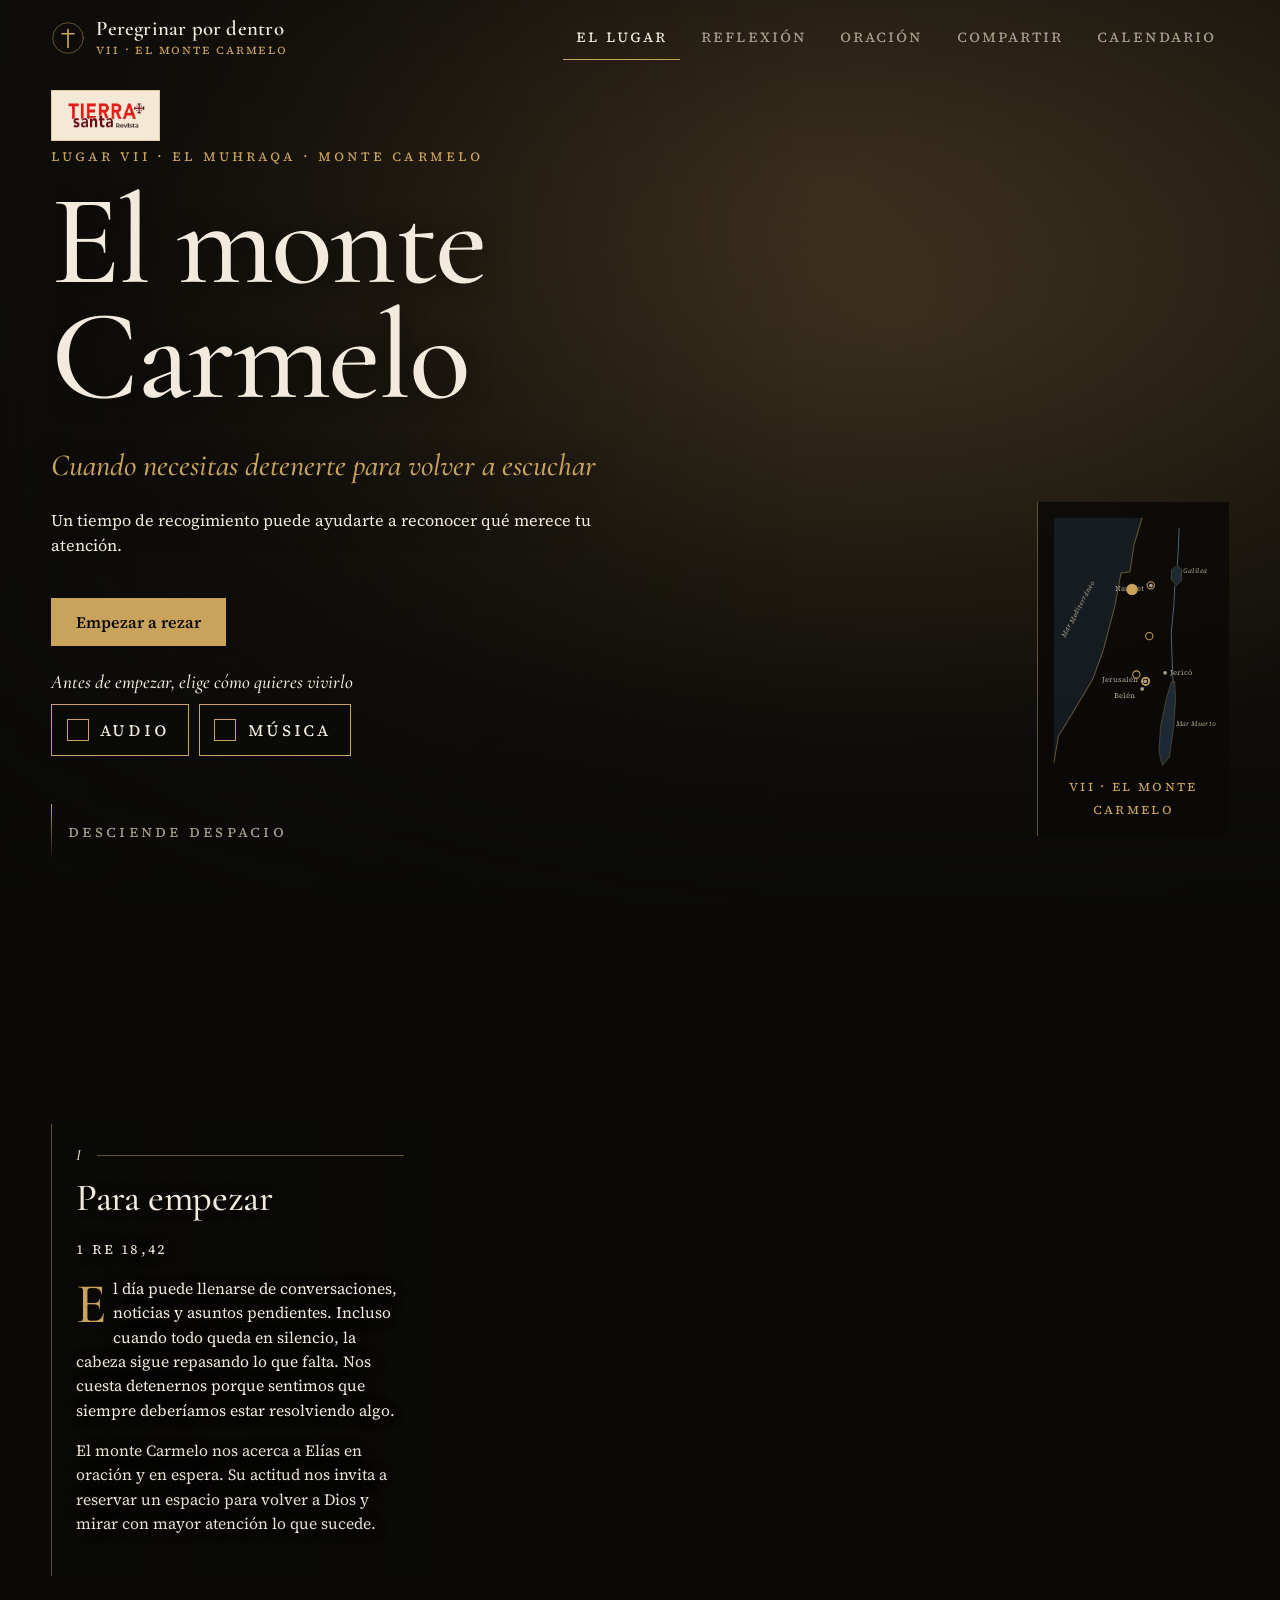
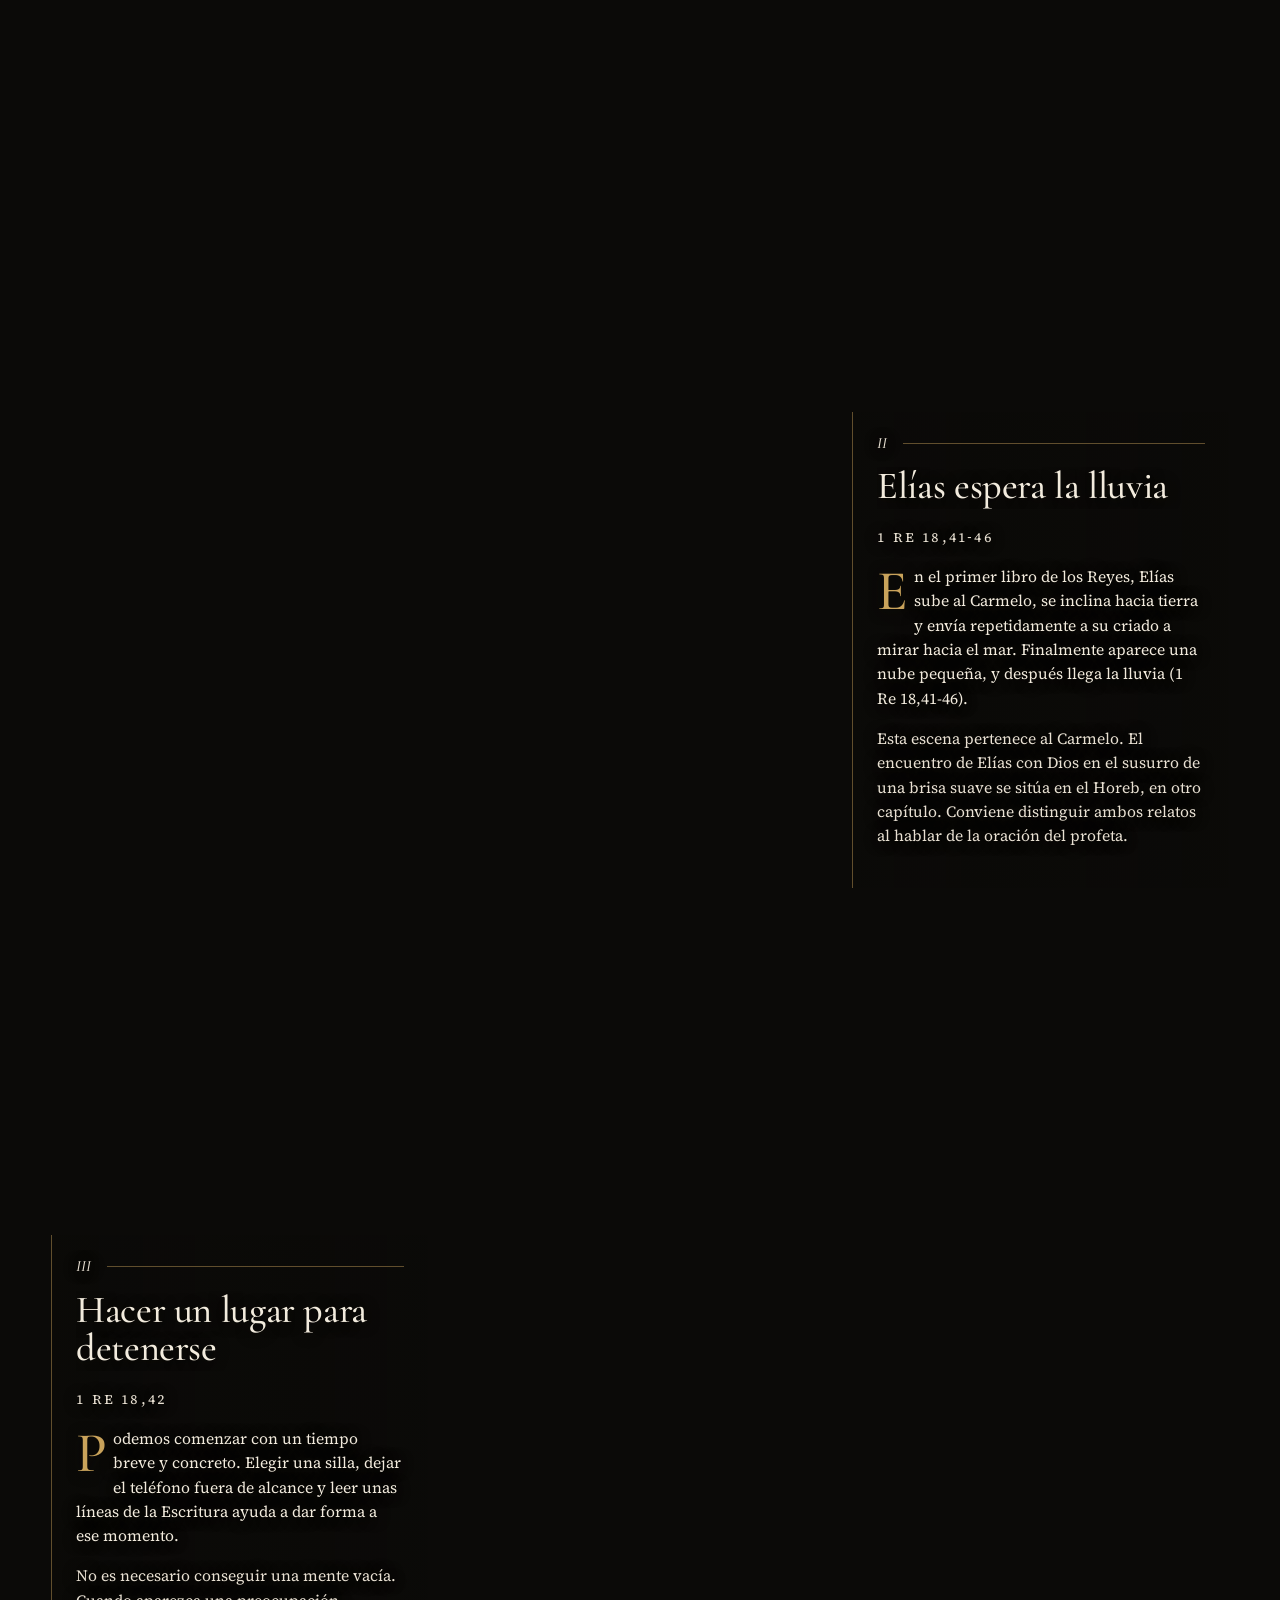
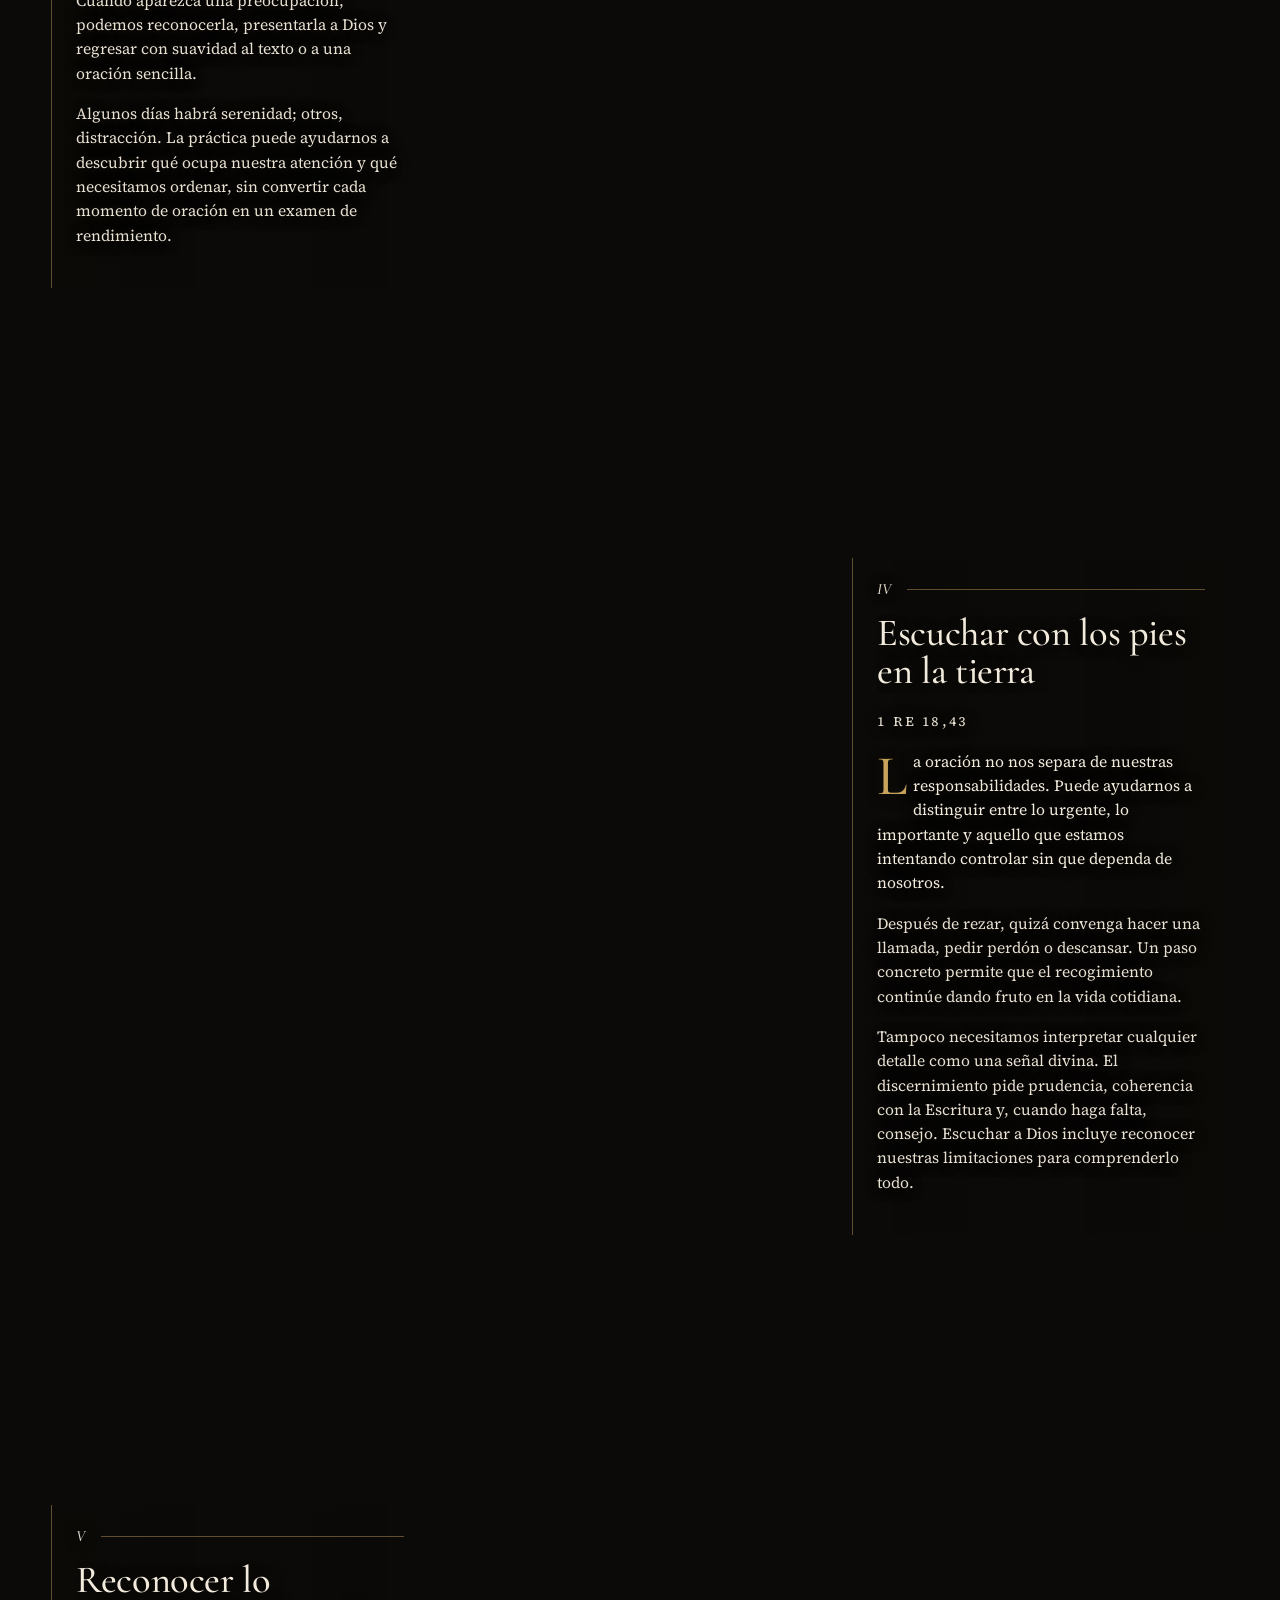
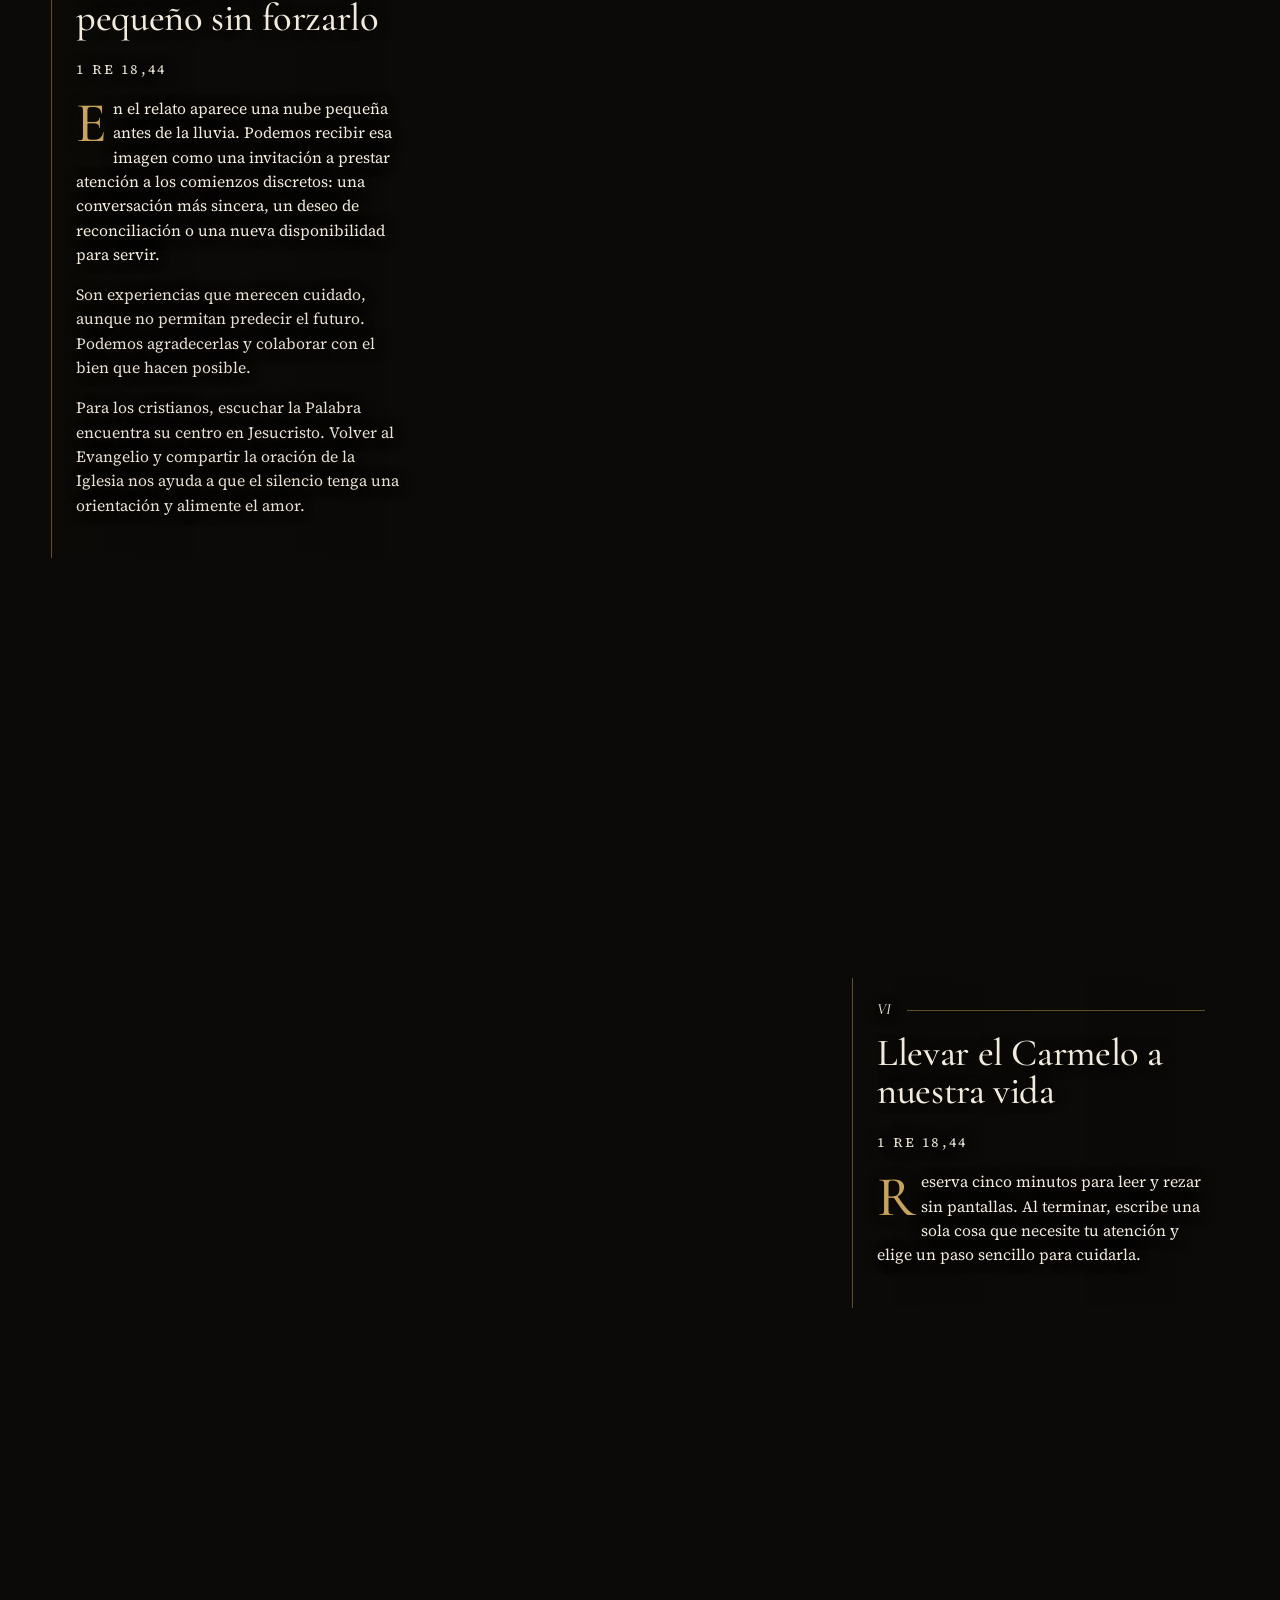
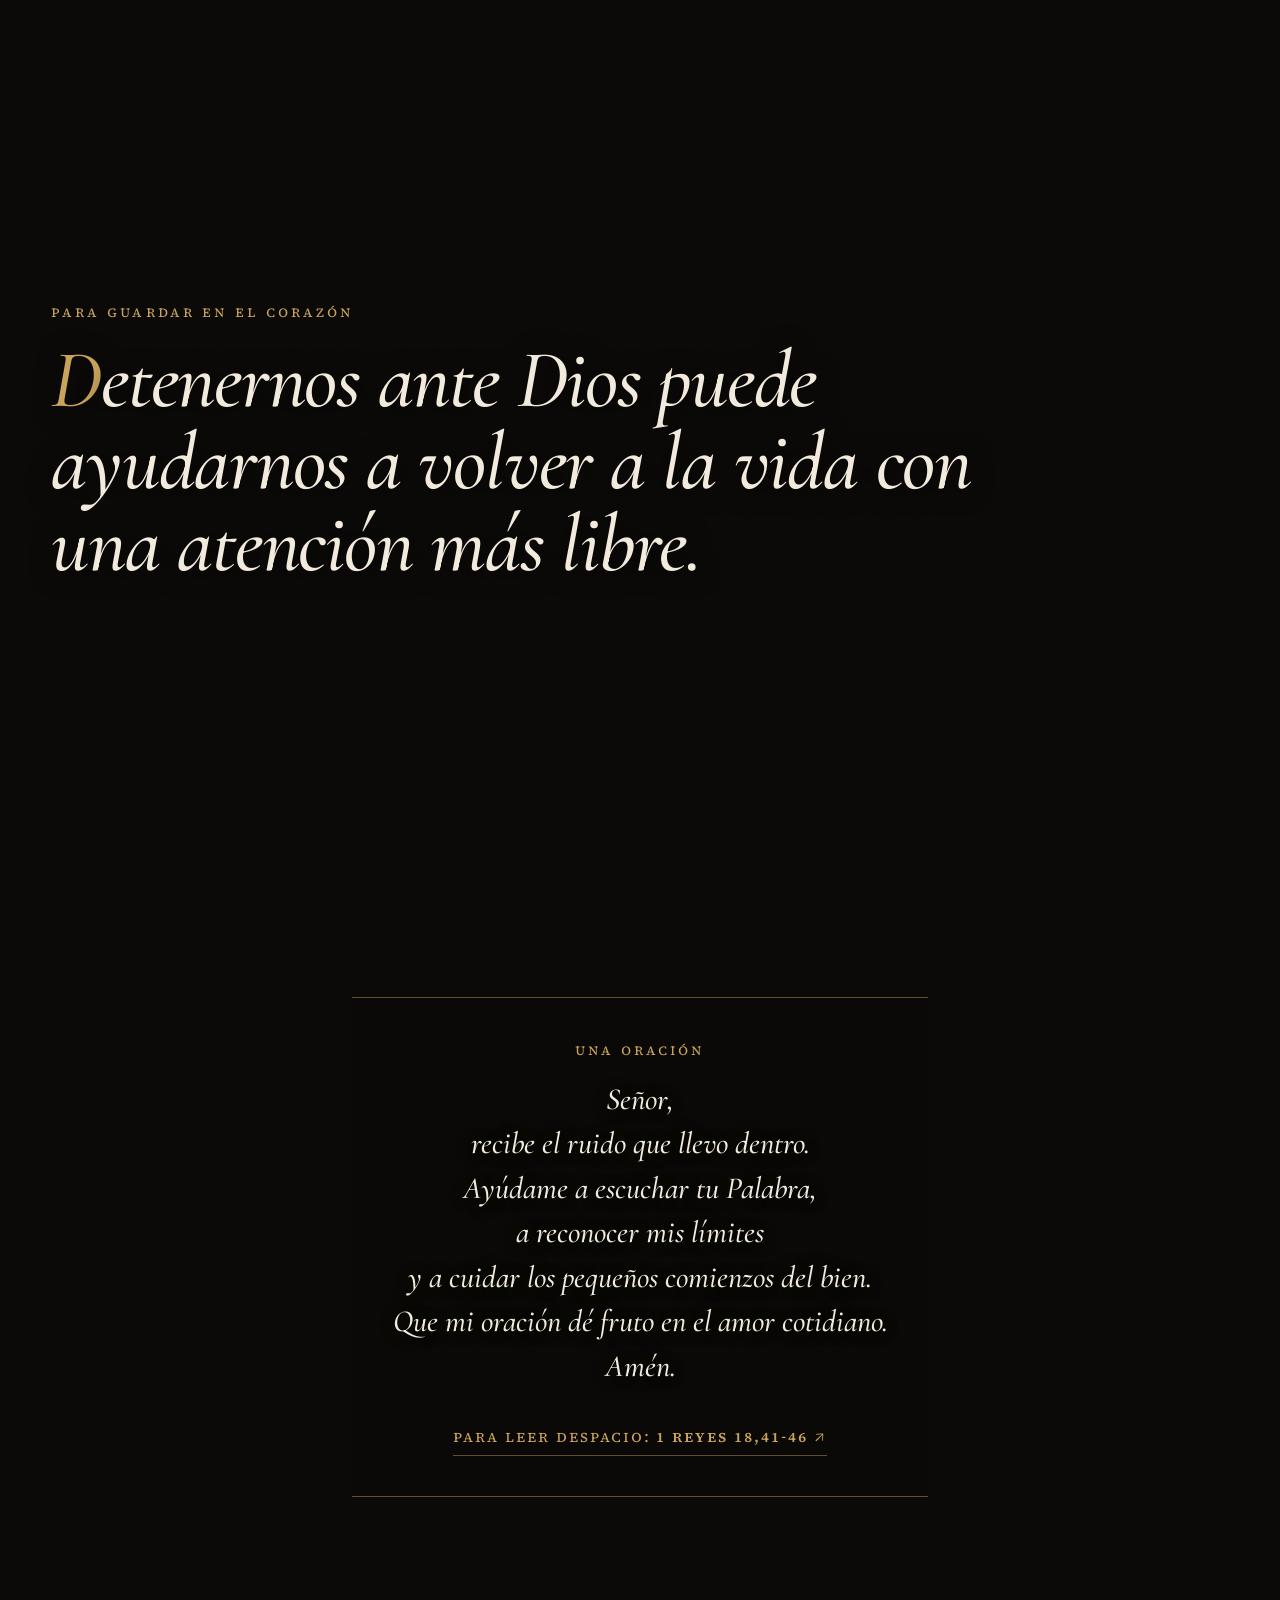
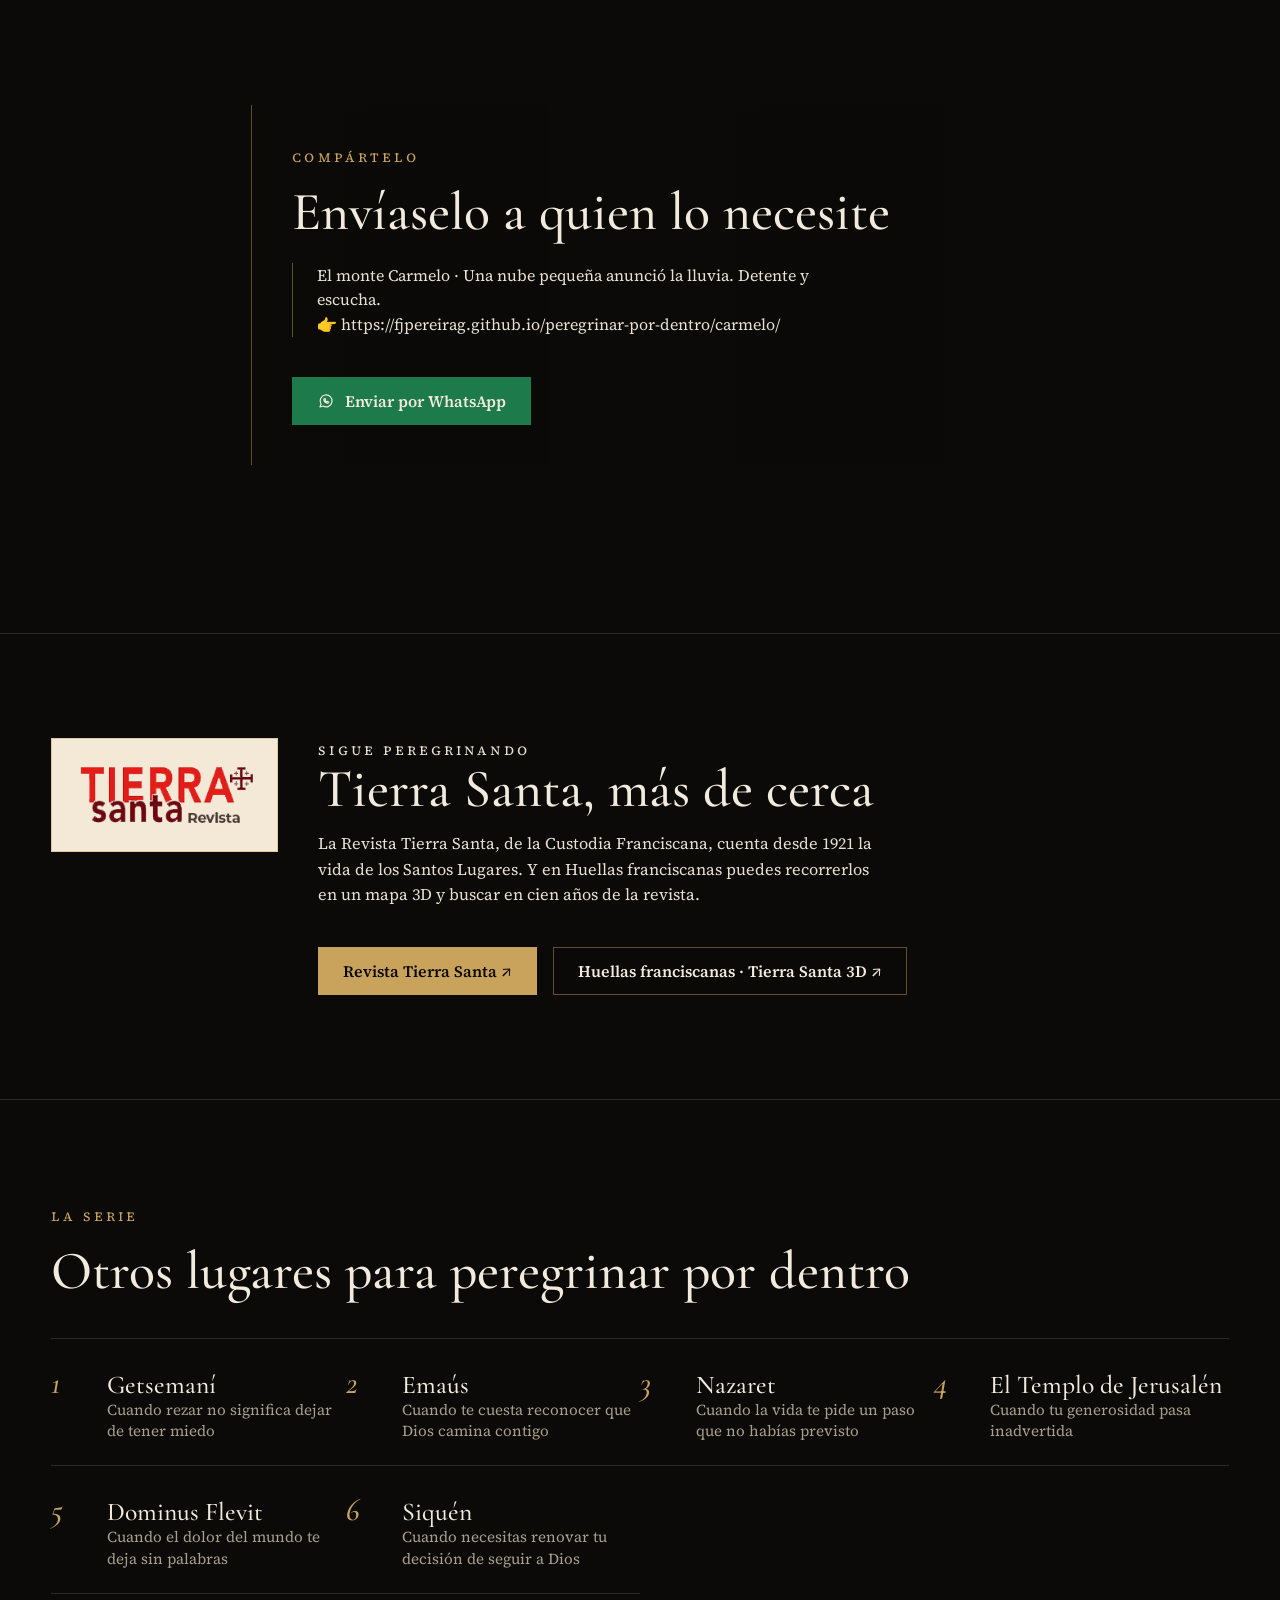
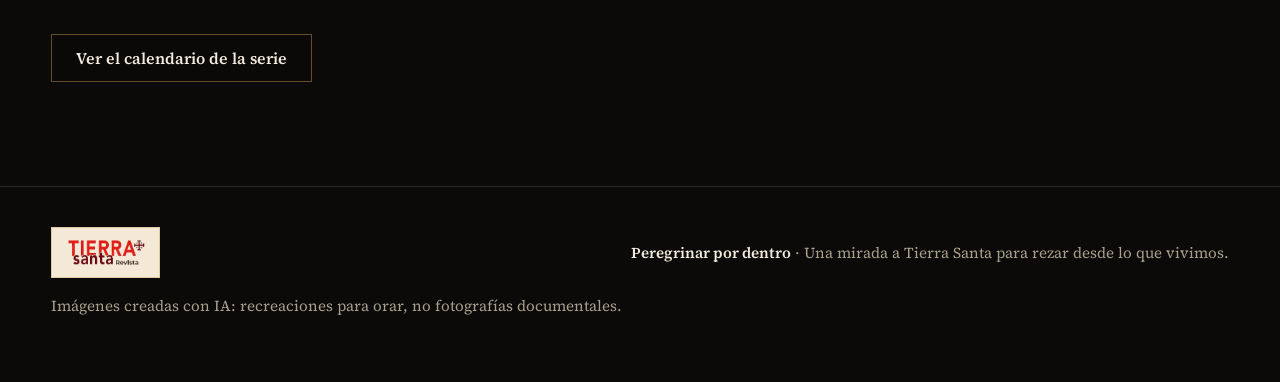
==== commit 3c825e42: "Add files via upload" ====
--- a/index.html
+++ b/index.html
@@ -21,7 +21,7 @@
 <link rel="preconnect" href="https://fonts.googleapis.com">
 <link rel="preconnect" href="https://fonts.gstatic.com" crossorigin>
 <link href="https://fonts.googleapis.com/css2?family=Cormorant+Garamond:ital,wght@0,500;0,600;1,500&family=Source+Serif+4:ital,opsz,wght@0,8..60,400;0,8..60,600;1,8..60,400&display=swap" rel="stylesheet">
-<link rel="stylesheet" href="estilo.css?v=23">
+<link rel="stylesheet" href="estilo.css?v=25">
 </head>
 <body>
 <a class="salto" href="#reflexion">Saltar a la reflexión</a>
@@ -42,6 +42,7 @@
     <a href="#reflexion">Reflexión</a>
     <a href="#oracion">Oración</a>
     <a href="#compartir">Compartir</a>
+    <a href="calendario.html">Calendario</a>
   </nav>
 </header>
 
@@ -118,6 +119,7 @@
     <p class="antetitulo">La serie</p>
     <h2>Otros lugares para peregrinar por dentro</h2>
     <div class="serie-rejilla" id="serieRejilla"></div>
+    <div class="acciones"><a class="btn" href="calendario.html">Ver el calendario de la serie</a></div>
   </section>
 
   <footer class="pie">
@@ -136,8 +138,8 @@
 
 
 
-<script src="lugares.js?v=16"></script>
-<script src="voz.js?v=2"></script>
-<script type="module" src="app.js?v=29"></script>
+<script src="lugares.js?v=18"></script>
+<script src="voz.js?v=3"></script>
+<script type="module" src="app.js?v=31"></script>
 </body>
 </html>
--- a/estilo.css
+++ b/estilo.css
@@ -266,18 +266,20 @@
 .proximo b{color:var(--accent);font-weight:600}
 
 /* ---------- casillas: Audio · Música ---------- */
-.controles{border:0;margin:var(--space-3) 0 0;padding:0;display:flex;flex-wrap:wrap;align-items:center;gap:.25rem}
-.controles legend{width:100%;padding:0;margin-bottom:.35rem;font:italic 500 1.05rem var(--font-display);color:var(--muted)}
-.ctl{position:relative;display:inline-flex;align-items:center;gap:.5rem;min-height:44px;padding:0 .7rem;cursor:pointer;color:var(--muted);
-  font-variant:all-small-caps;letter-spacing:.14em;font-size:1rem;user-select:none;transition:color var(--dur-micro)}
+.controles{border:0;margin:var(--space-3) 0 0;padding:0;display:flex;flex-wrap:wrap;align-items:center;gap:.6rem}
+.controles legend{width:100%;padding:0;margin-bottom:.6rem;font:italic 500 1.2rem var(--font-display);color:var(--fg)}
+/* casillas grandes y visibles: botón con borde dorado; marcada = relleno dorado */
+.ctl{position:relative;display:inline-flex;align-items:center;gap:.7rem;min-height:52px;padding:0 1.2rem 0 .9rem;cursor:pointer;color:var(--fg);
+  background:color-mix(in srgb,var(--bg) 70%,transparent);border:1.5px solid var(--accent);
+  font-variant:all-small-caps;letter-spacing:.14em;font-size:1.2rem;user-select:none;transition:background var(--dur-micro),color var(--dur-micro)}
 .ctl input{position:absolute;opacity:0;width:1px;height:1px}
-.ctl-caja{width:16px;height:16px;border:1px solid var(--line-oro);display:grid;place-items:center;transition:background var(--dur-micro),border-color var(--dur-micro)}
-.ctl input:checked + .ctl-caja{background:var(--accent);border-color:var(--accent)}
-.ctl input:checked + .ctl-caja::after{content:"";width:8px;height:4px;border:2px solid var(--bg);border-top:0;border-right:0;transform:translateY(-1px) rotate(-45deg)}
-.ctl input:checked ~ span:last-child{color:var(--fg)}
-.ctl:hover{color:var(--fg)}
-.ctl input:focus-visible + .ctl-caja{outline:2px solid var(--accent);outline-offset:3px}
-.ctl:first-of-type{padding-left:0}
+.ctl-caja{width:22px;height:22px;border:1.5px solid var(--accent);display:grid;place-items:center;flex:none;transition:background var(--dur-micro),border-color var(--dur-micro)}
+.ctl:has(input:checked){background:var(--accent);color:var(--bg)}
+.ctl input:checked + .ctl-caja{background:var(--bg);border-color:var(--bg)}
+.ctl input:checked + .ctl-caja::after{content:"";width:11px;height:6px;border:2.5px solid var(--accent);border-top:0;border-right:0;transform:translateY(-2px) rotate(-45deg)}
+.ctl:hover{background:color-mix(in srgb,var(--accent) 18%,var(--bg))}
+.ctl:has(input:checked):hover{background:var(--accent)}
+.ctl input:focus-visible + .ctl-caja{outline:2px solid var(--fg);outline-offset:3px}
 .sonando{position:fixed;left:var(--gutter);bottom:var(--space-3);z-index:30;display:flex;align-items:center;gap:.5rem;padding:.25rem .3rem .25rem .9rem;
   background:var(--panel-fuerte);border:1px solid var(--line-oro);max-width:calc(100vw - 2 * var(--gutter))}
 .sonando-txt{font:italic 500 1.05rem var(--font-display);color:var(--accent);white-space:nowrap;overflow:hidden;text-overflow:ellipsis;max-width:16rem}
@@ -290,9 +292,35 @@
 /* solo títulos */
 
 @media (max-width:760px){
-  .ctl{padding:0 .55rem;font-size:.95rem}
+  .ctl{padding:0 1rem 0 .8rem;font-size:1.15rem;flex:1;justify-content:center}
   .sonando{left:50%;transform:translateX(-50%);bottom:.6rem}
   .sonando-txt{max-width:11rem}
   .pie,.seguir{padding-bottom:calc(var(--space-6) + 1rem)}
 }
 
+
+/* ---------- calendario de la serie (calendario.html) ---------- */
+.calendario{max-width:52rem;margin:0 auto;padding:calc(4.6rem + var(--space-5)) var(--gutter) var(--space-6)}
+.calendario h1{font-size:var(--step-h2);line-height:1;margin:0 0 var(--space-2)}
+.cal-intro{color:var(--muted);max-width:var(--medida);margin:0 0 var(--space-4)}
+.cal-mes{font:italic 500 1.6rem/1 var(--font-display);color:var(--accent);margin:var(--space-5) 0 var(--space-2)}
+.cal-lista{list-style:none;margin:0;padding:0;border-top:1px solid var(--line)}
+.cal-item{display:grid;grid-template-columns:3rem 11rem 1fr auto;gap:var(--space-2);align-items:baseline;padding:var(--space-2) 0;border-bottom:1px solid var(--line)}
+.cal-num{font:italic 500 1.3rem/1 var(--font-display);color:var(--accent)}
+.cal-fecha{text-transform:capitalize}
+.cal-fecha small,.cal-lugar small{display:block;color:var(--muted);font-size:.9rem;text-transform:none}
+.cal-lugar b{font:500 1.35rem/1.2 var(--font-display)}
+.cal-lugar a{color:var(--fg);text-decoration:none;border-bottom:1px solid var(--line-oro)}
+.cal-lugar a:hover{color:var(--accent)}
+.cal-marca{font-variant:all-small-caps;letter-spacing:.14em;font-size:.95rem;color:var(--bg);background:var(--accent);padding:.15rem .6rem;white-space:nowrap}
+.cal-proximo .cal-marca{background:none;color:var(--accent);border:1px solid var(--line-oro)}
+.cal-hoy{background:color-mix(in srgb,var(--accent) 8%,transparent)}
+.cal-futuro .cal-lugar b,.cal-futuro .cal-fecha{color:color-mix(in srgb,var(--fg) 70%,var(--muted))}
+.pagina-calendario .menu-fijo{position:static;visibility:visible;opacity:1;transform:none;flex-direction:row;padding:0;background:none;border:0}
+.pagina-calendario .menu-fijo a{font-size:1.05rem;min-height:44px;border-bottom:0;white-space:nowrap;padding:0 .4rem}
+@media (max-width:760px){
+  .cal-item{grid-template-columns:2.4rem 1fr;row-gap:.35rem}
+  .cal-lugar{grid-column:2}
+  .cal-marca{grid-column:2;justify-self:start}
+}
+.proximo-lugar a{color:var(--fg);text-decoration-color:var(--line-oro);font-style:normal;font-size:1rem;white-space:nowrap}
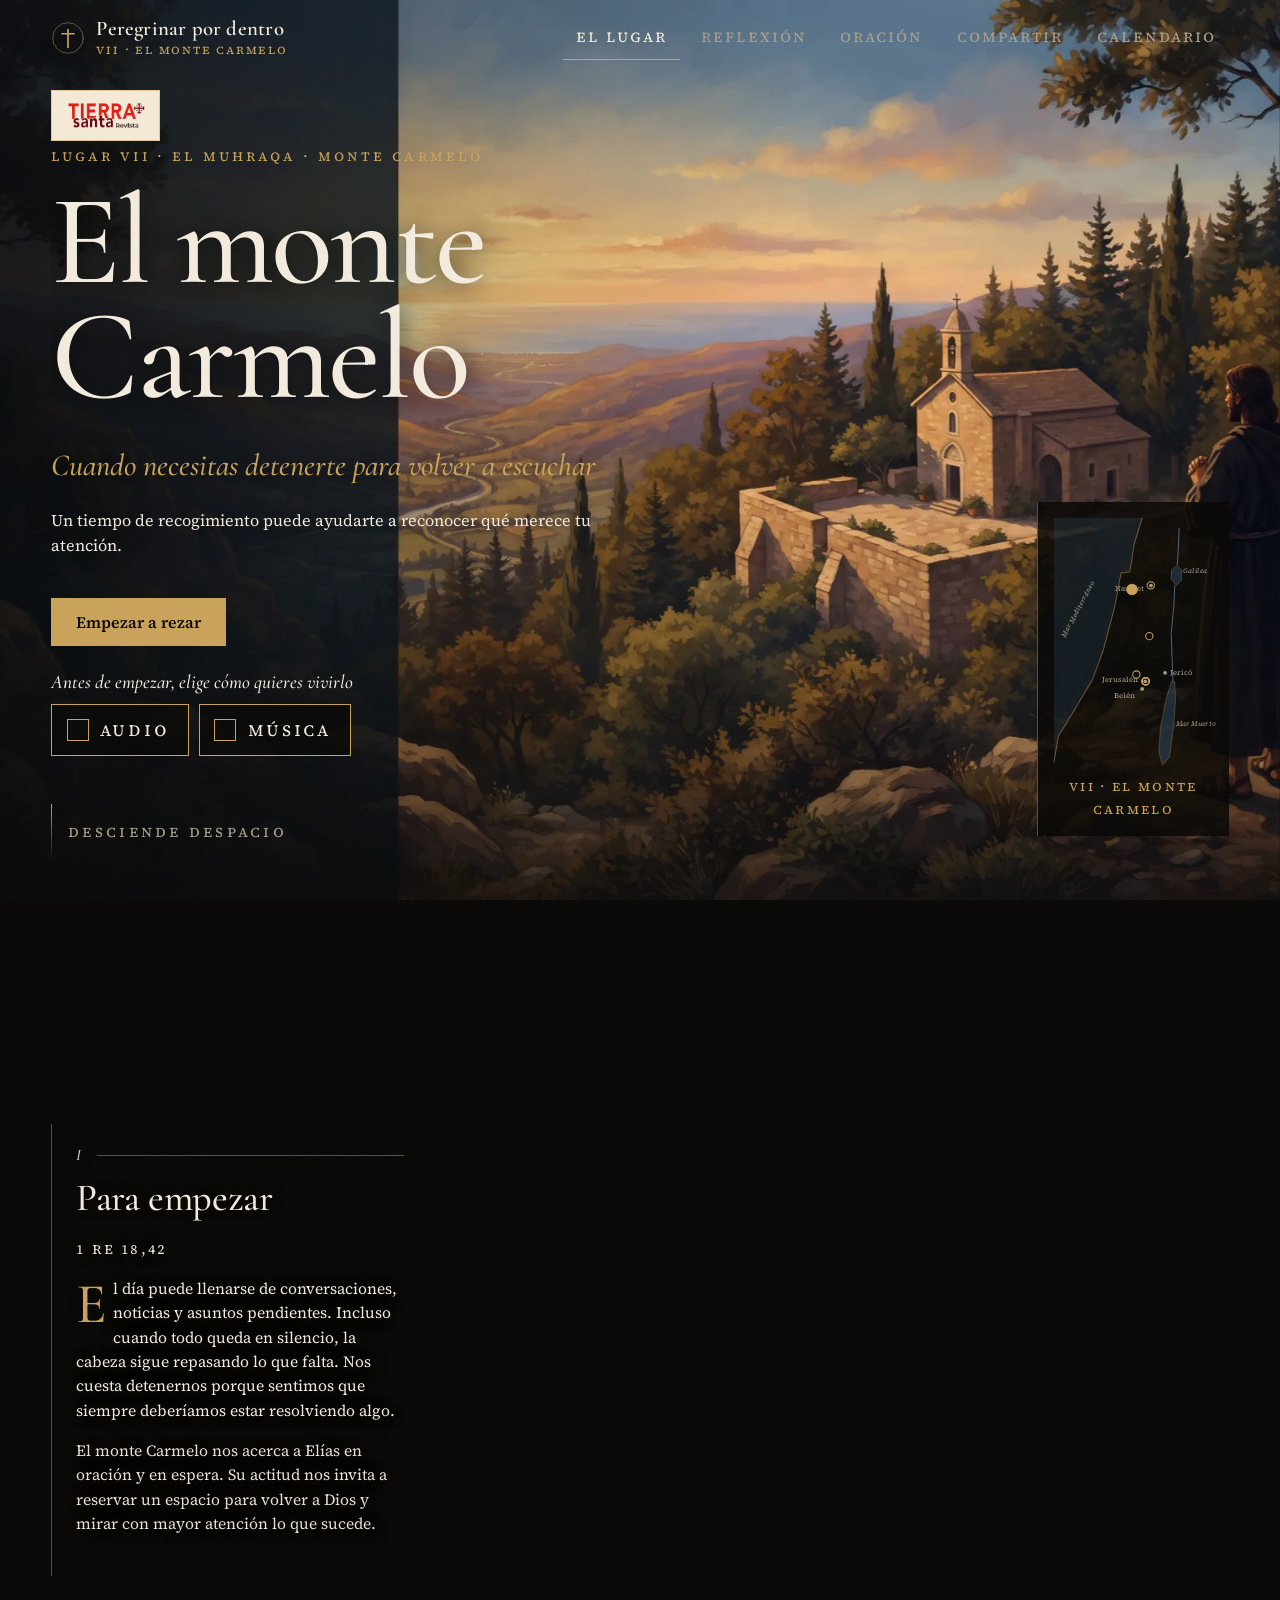
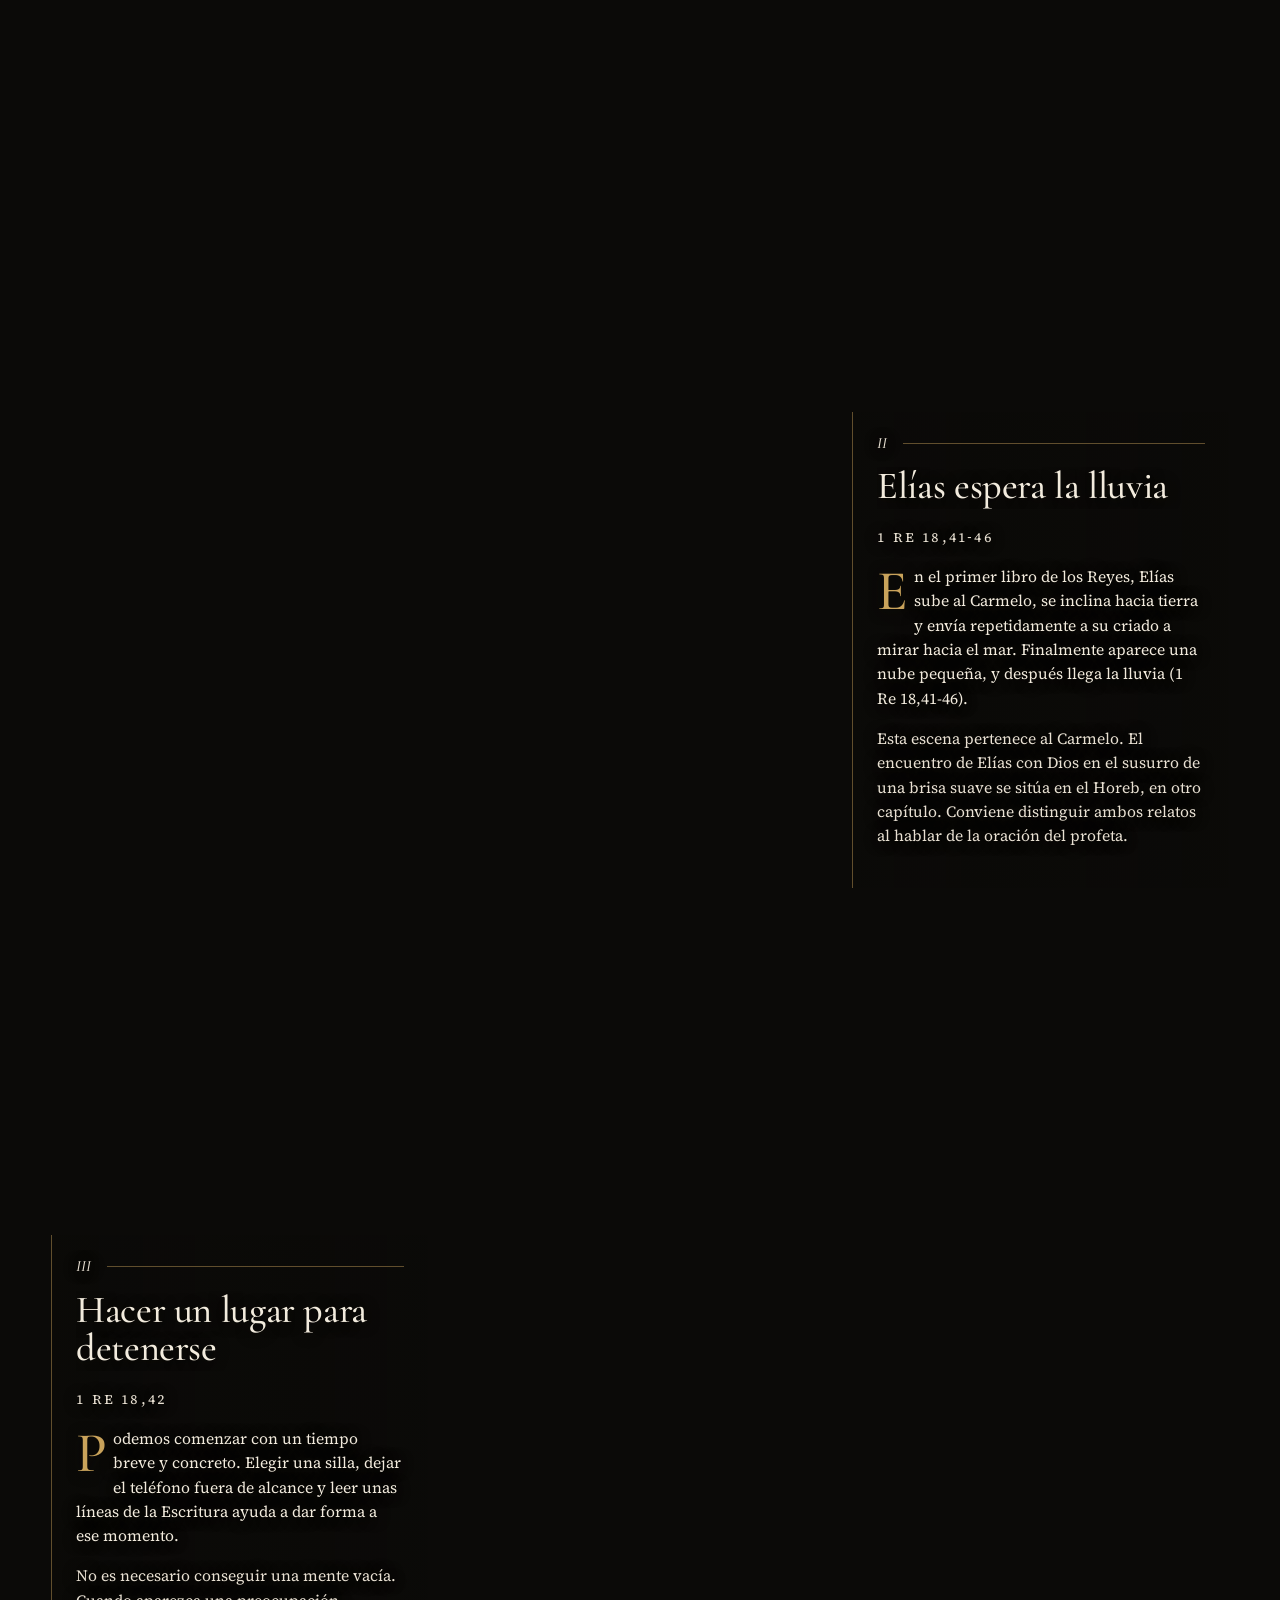
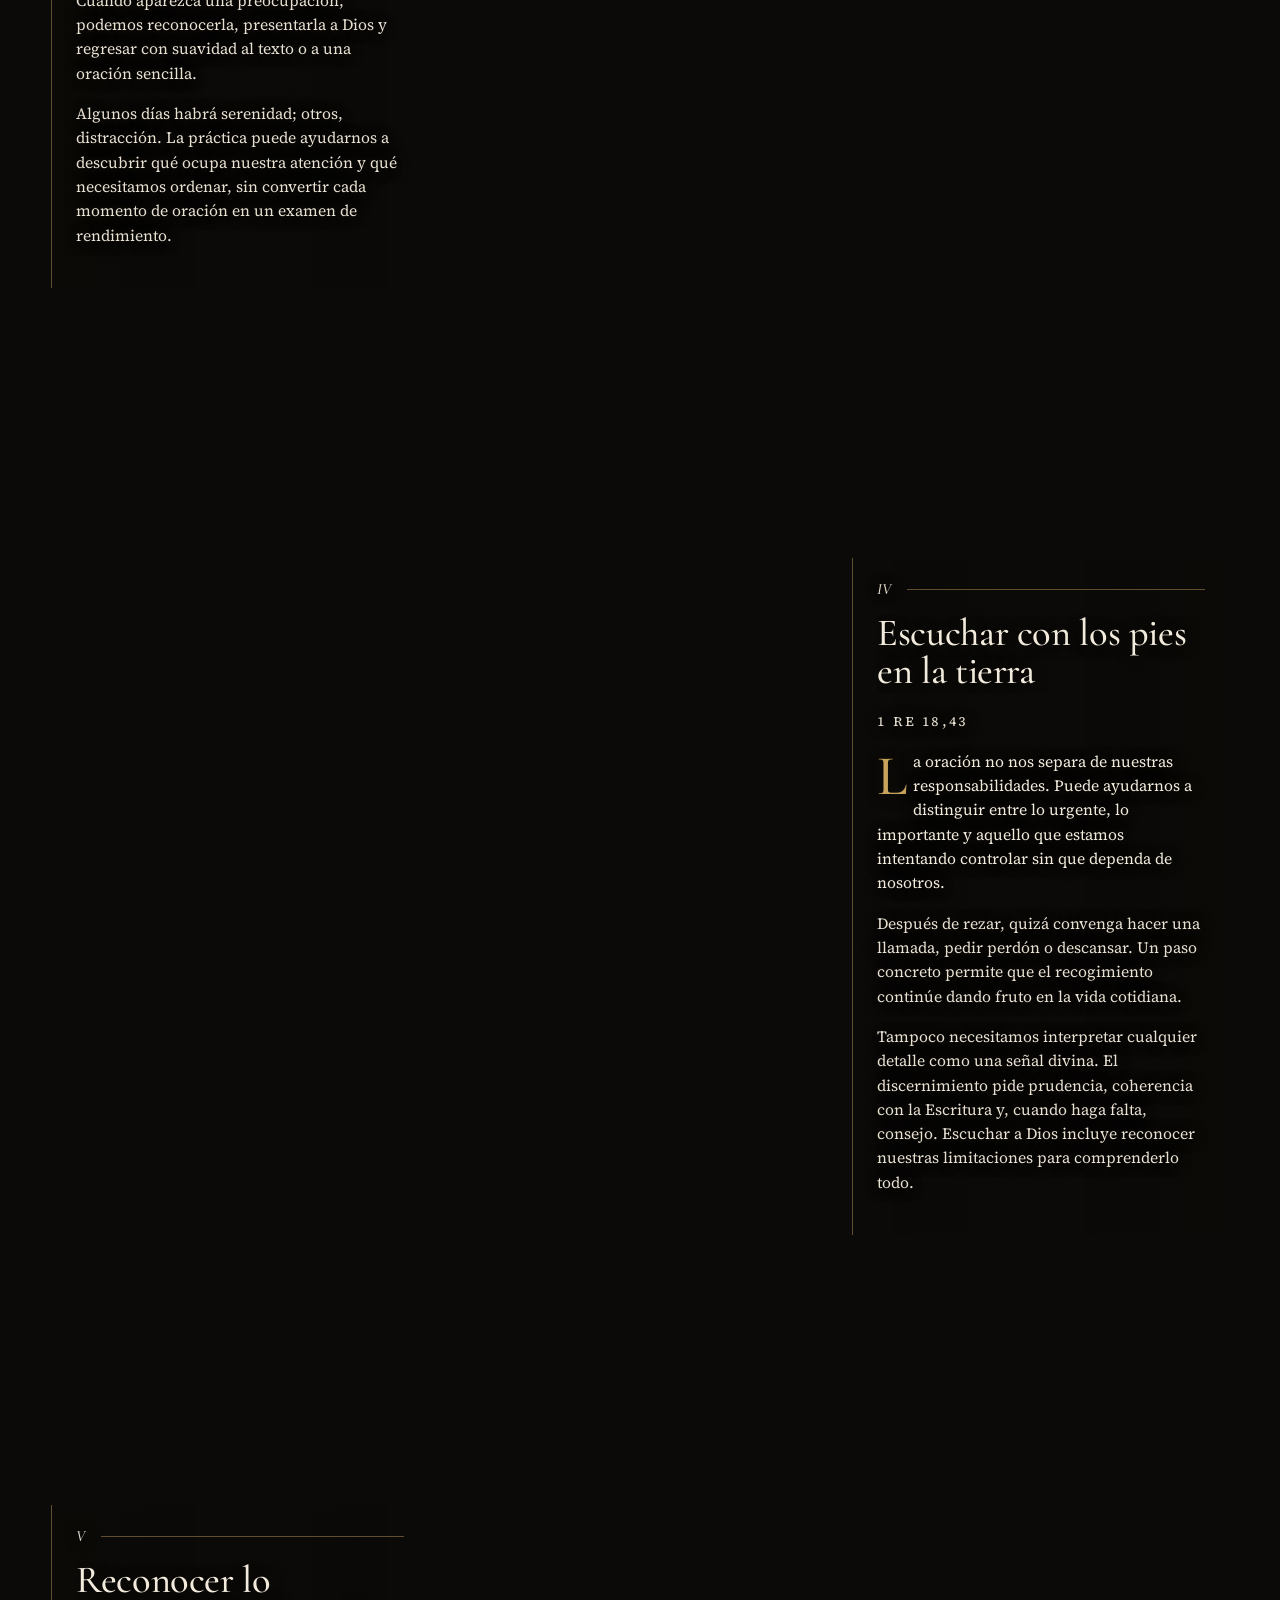
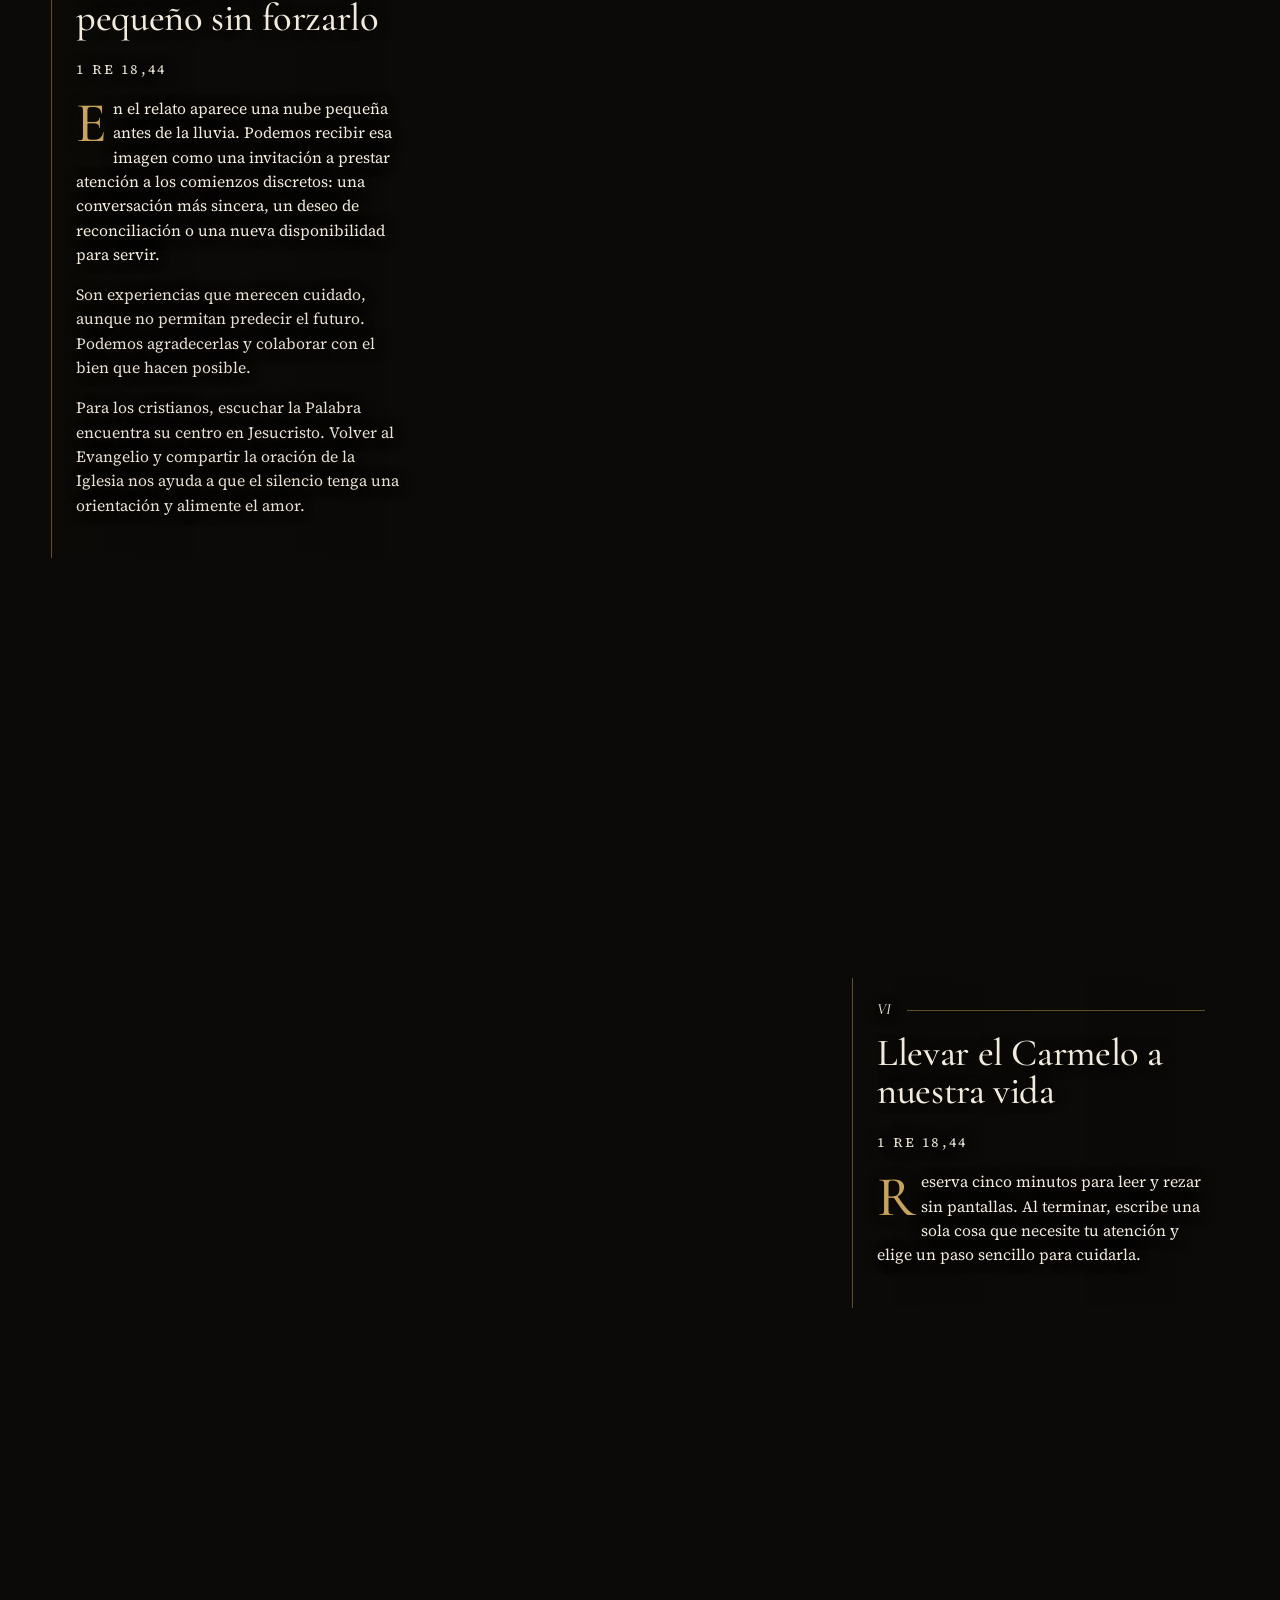
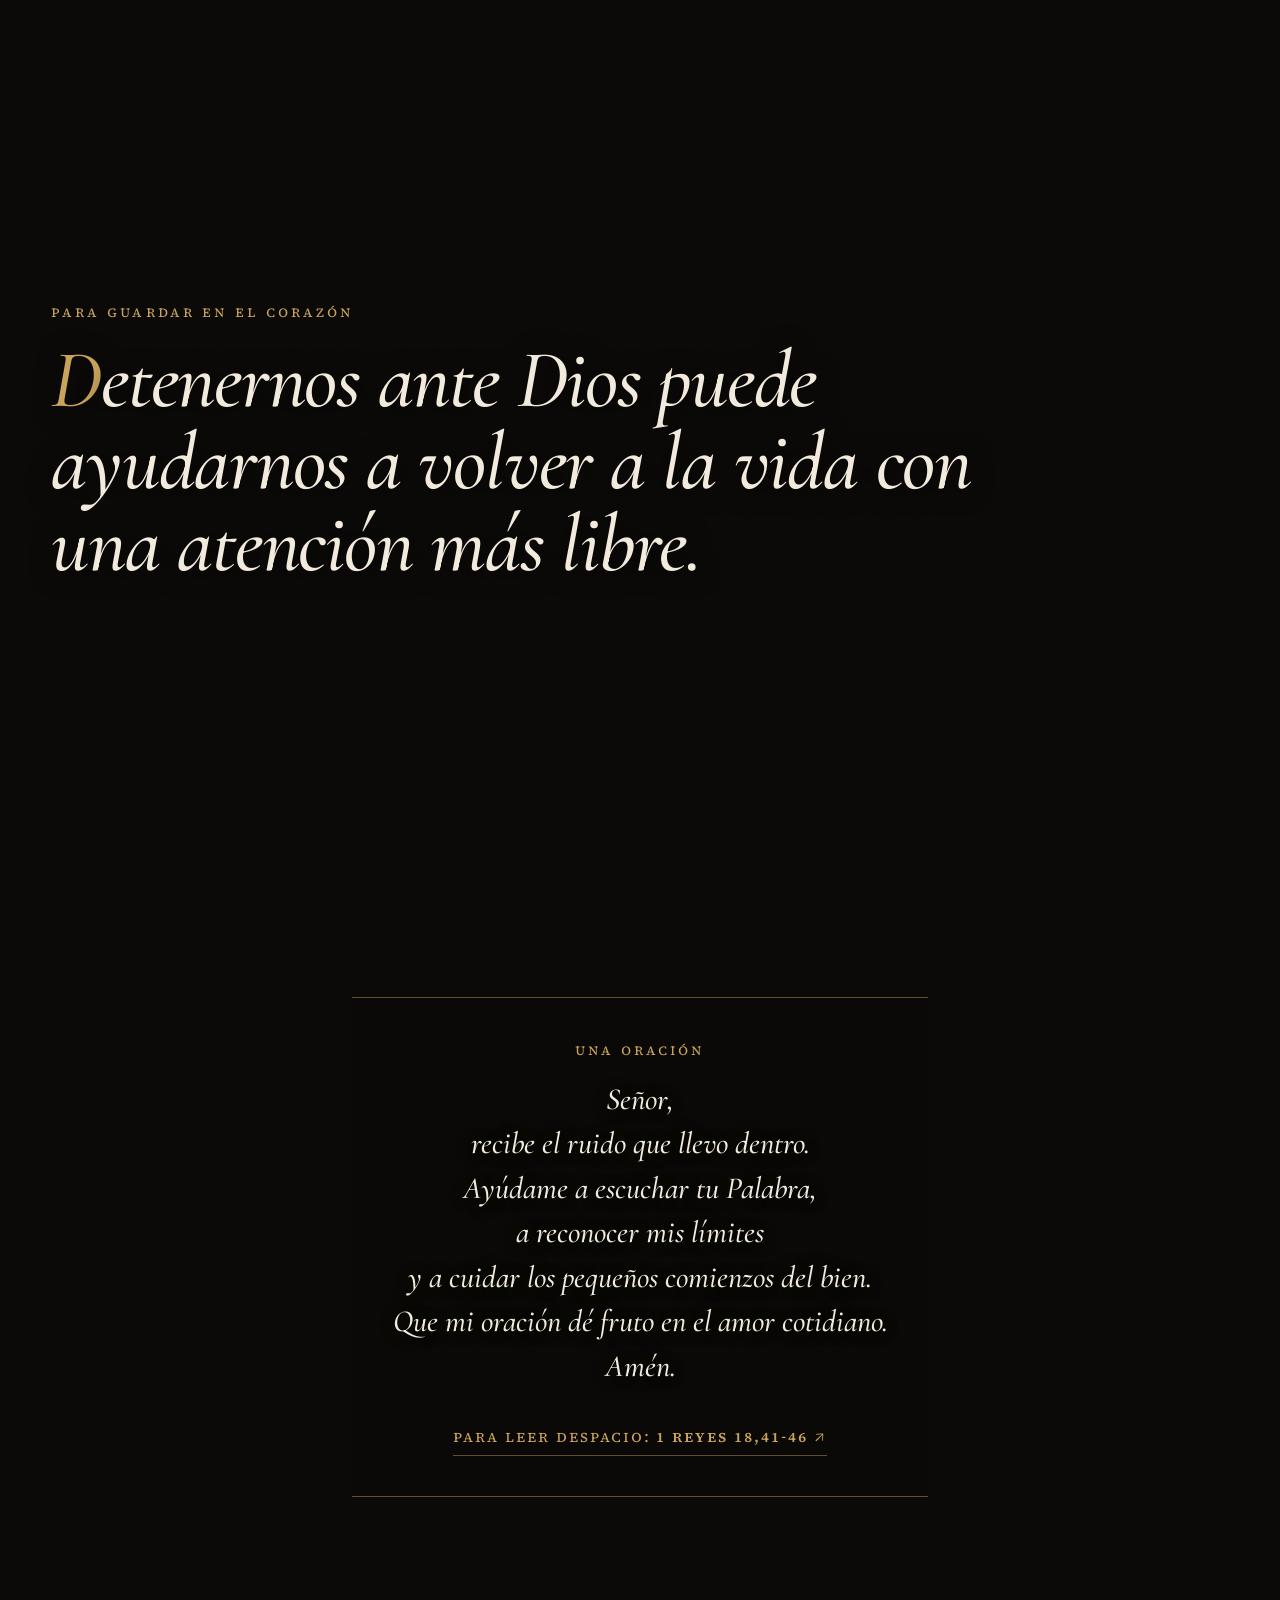
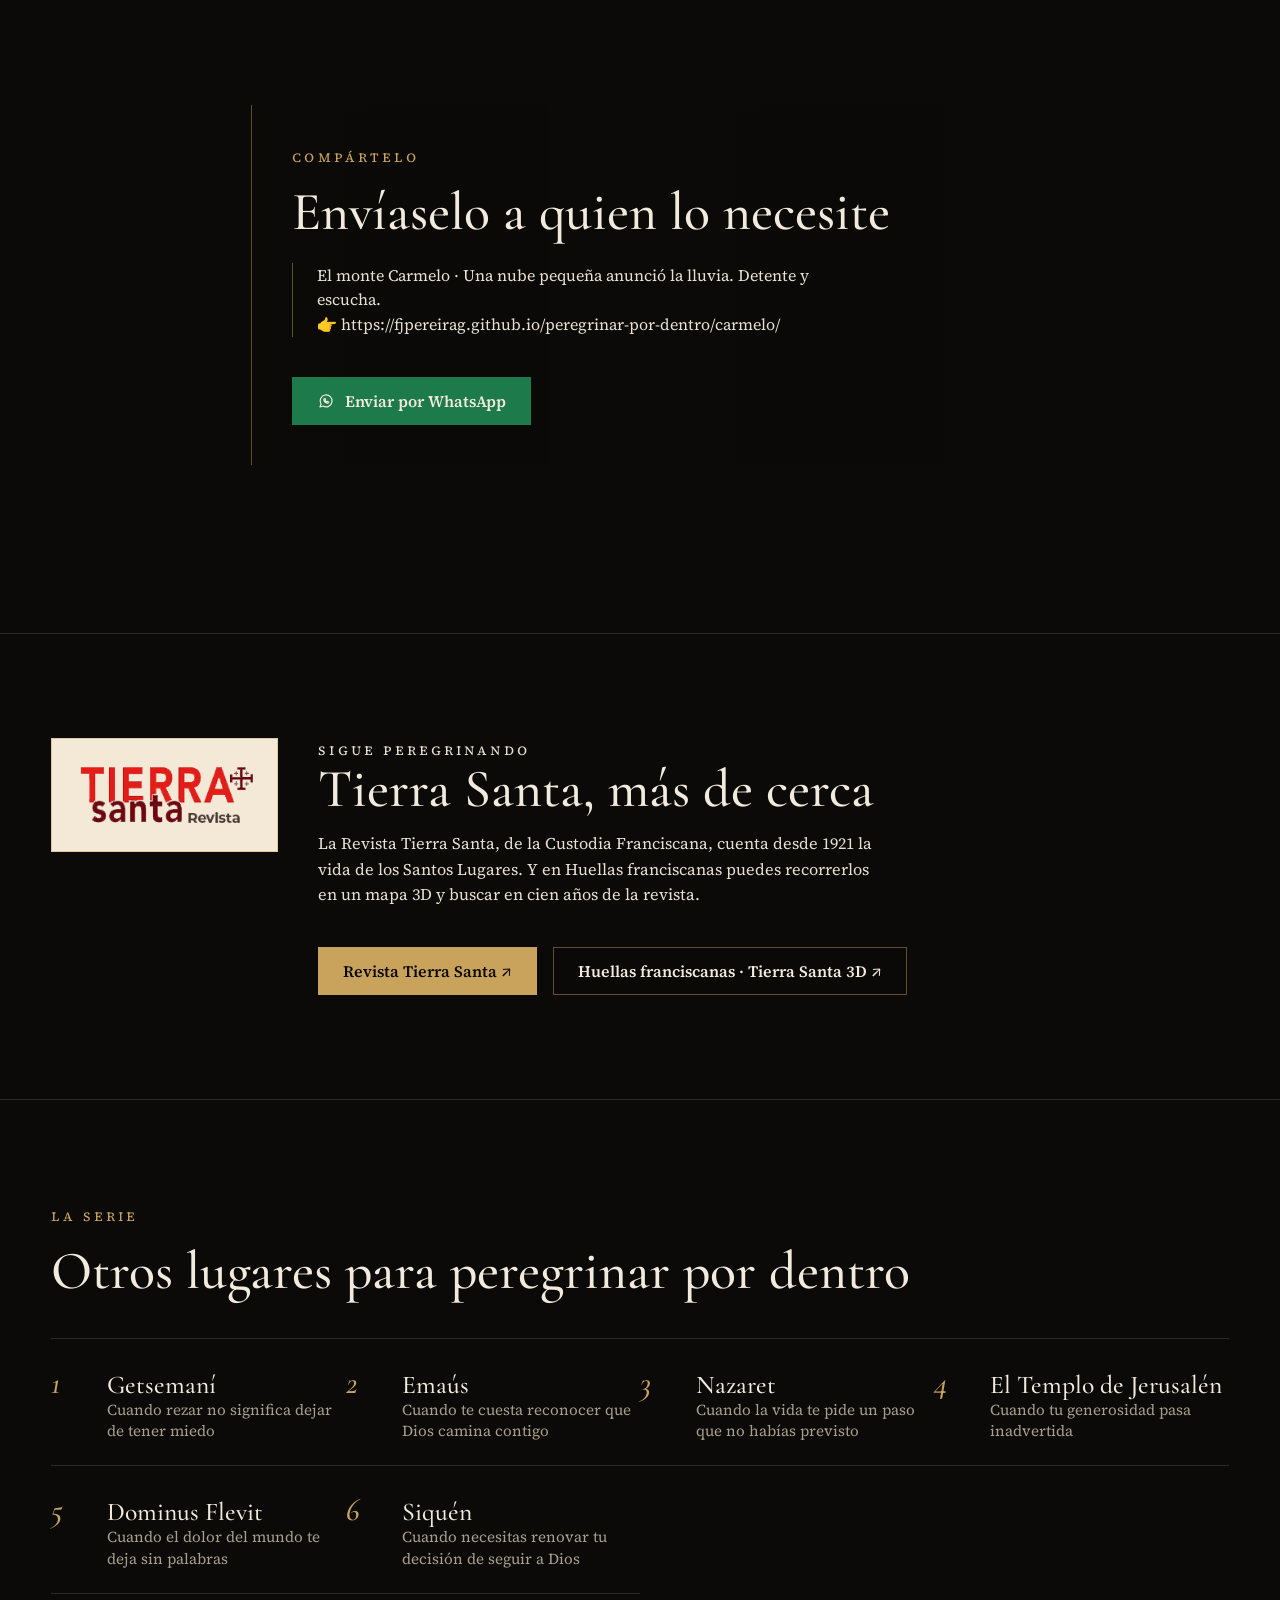
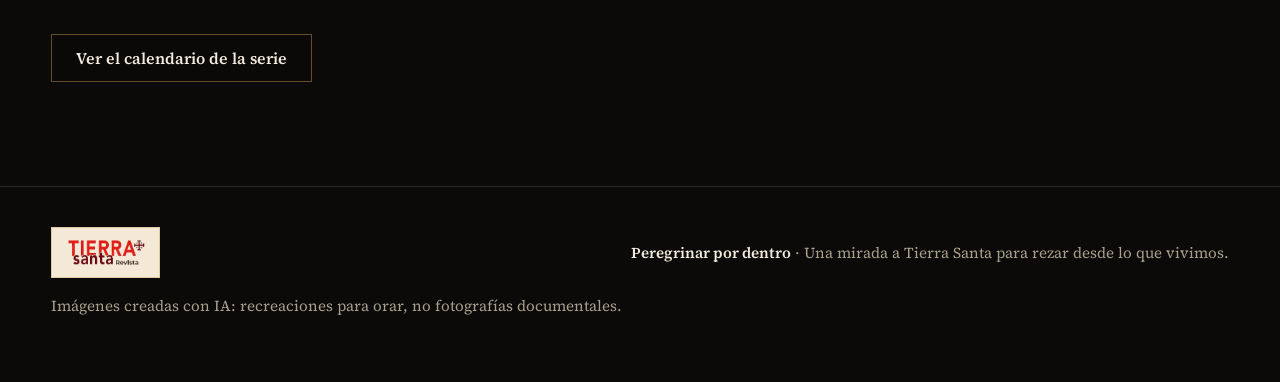
==== commit 561c62ef: "Add files via upload" ====
--- a/index.html
+++ b/index.html
@@ -139,7 +139,7 @@
 
 
 <script src="lugares.js?v=18"></script>
-<script src="voz.js?v=3"></script>
+<script src="voz.js?v=4"></script>
 <script type="module" src="app.js?v=31"></script>
 </body>
 </html>
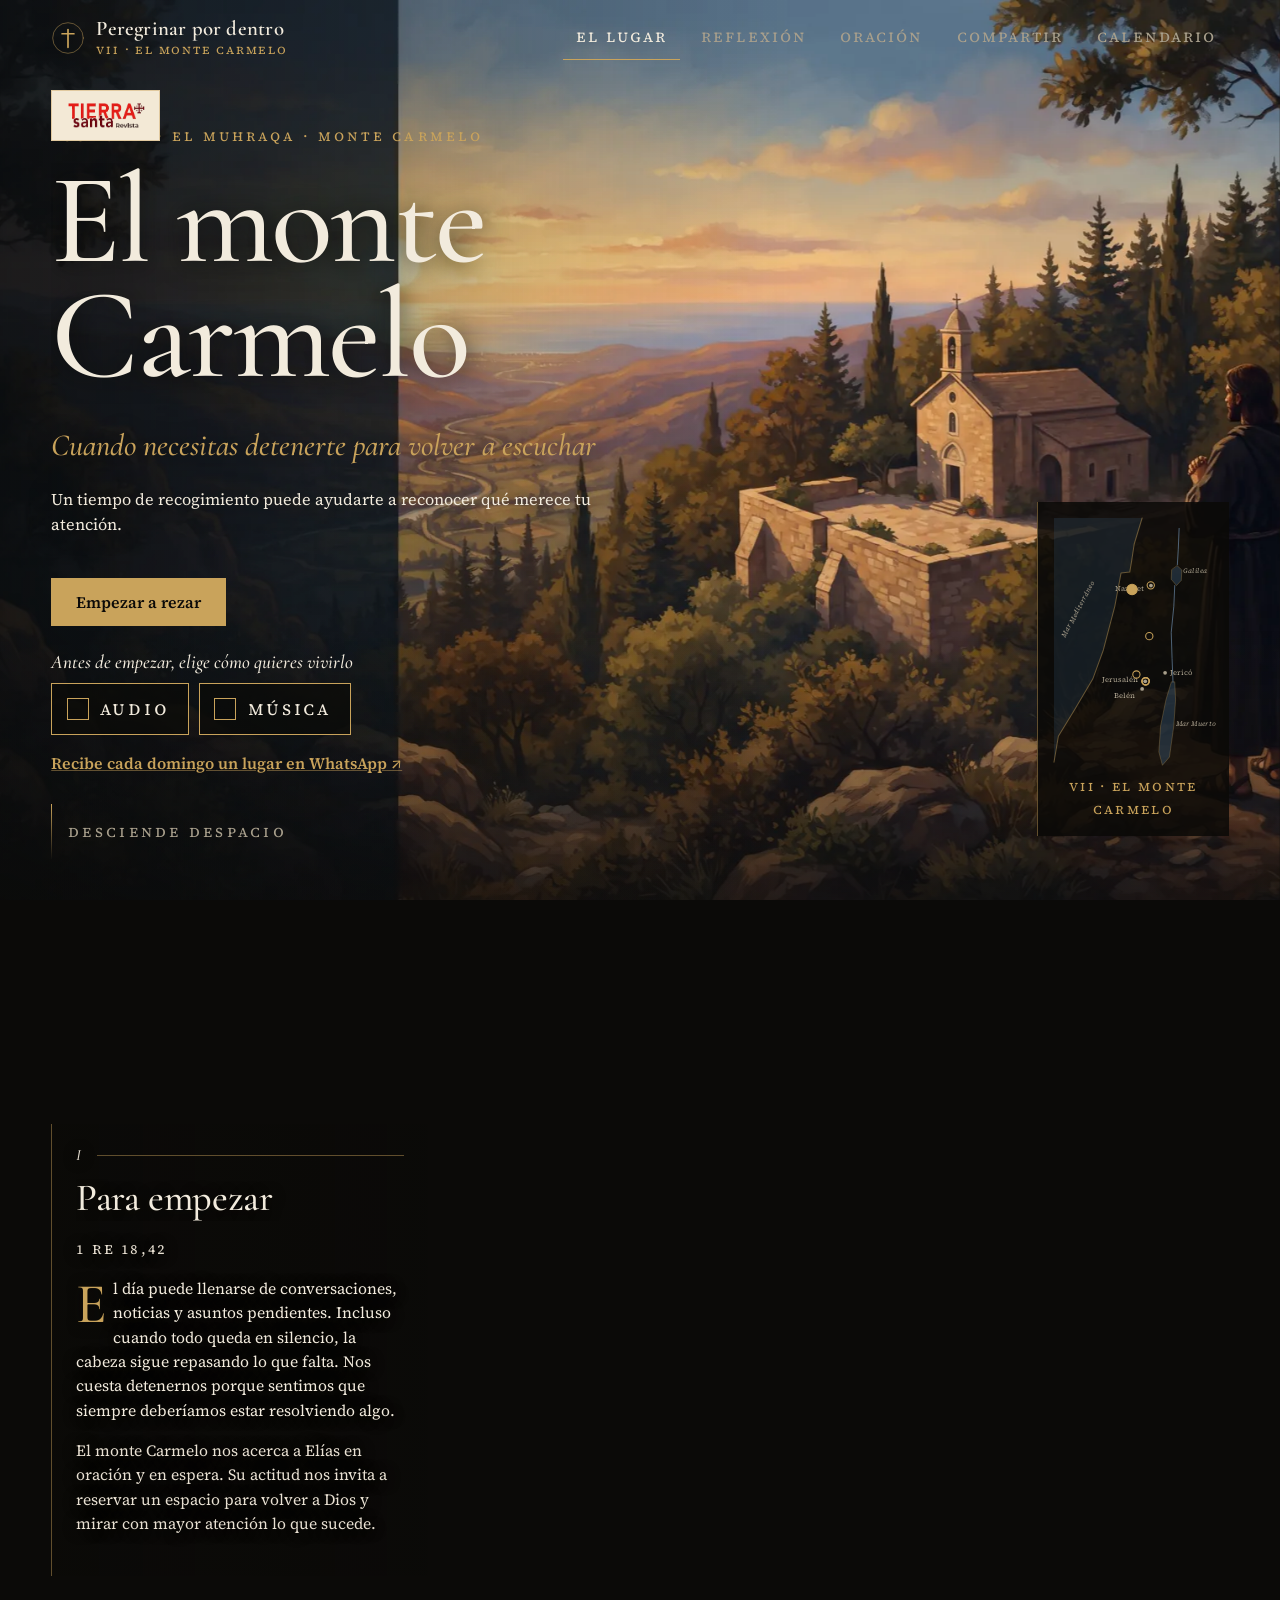
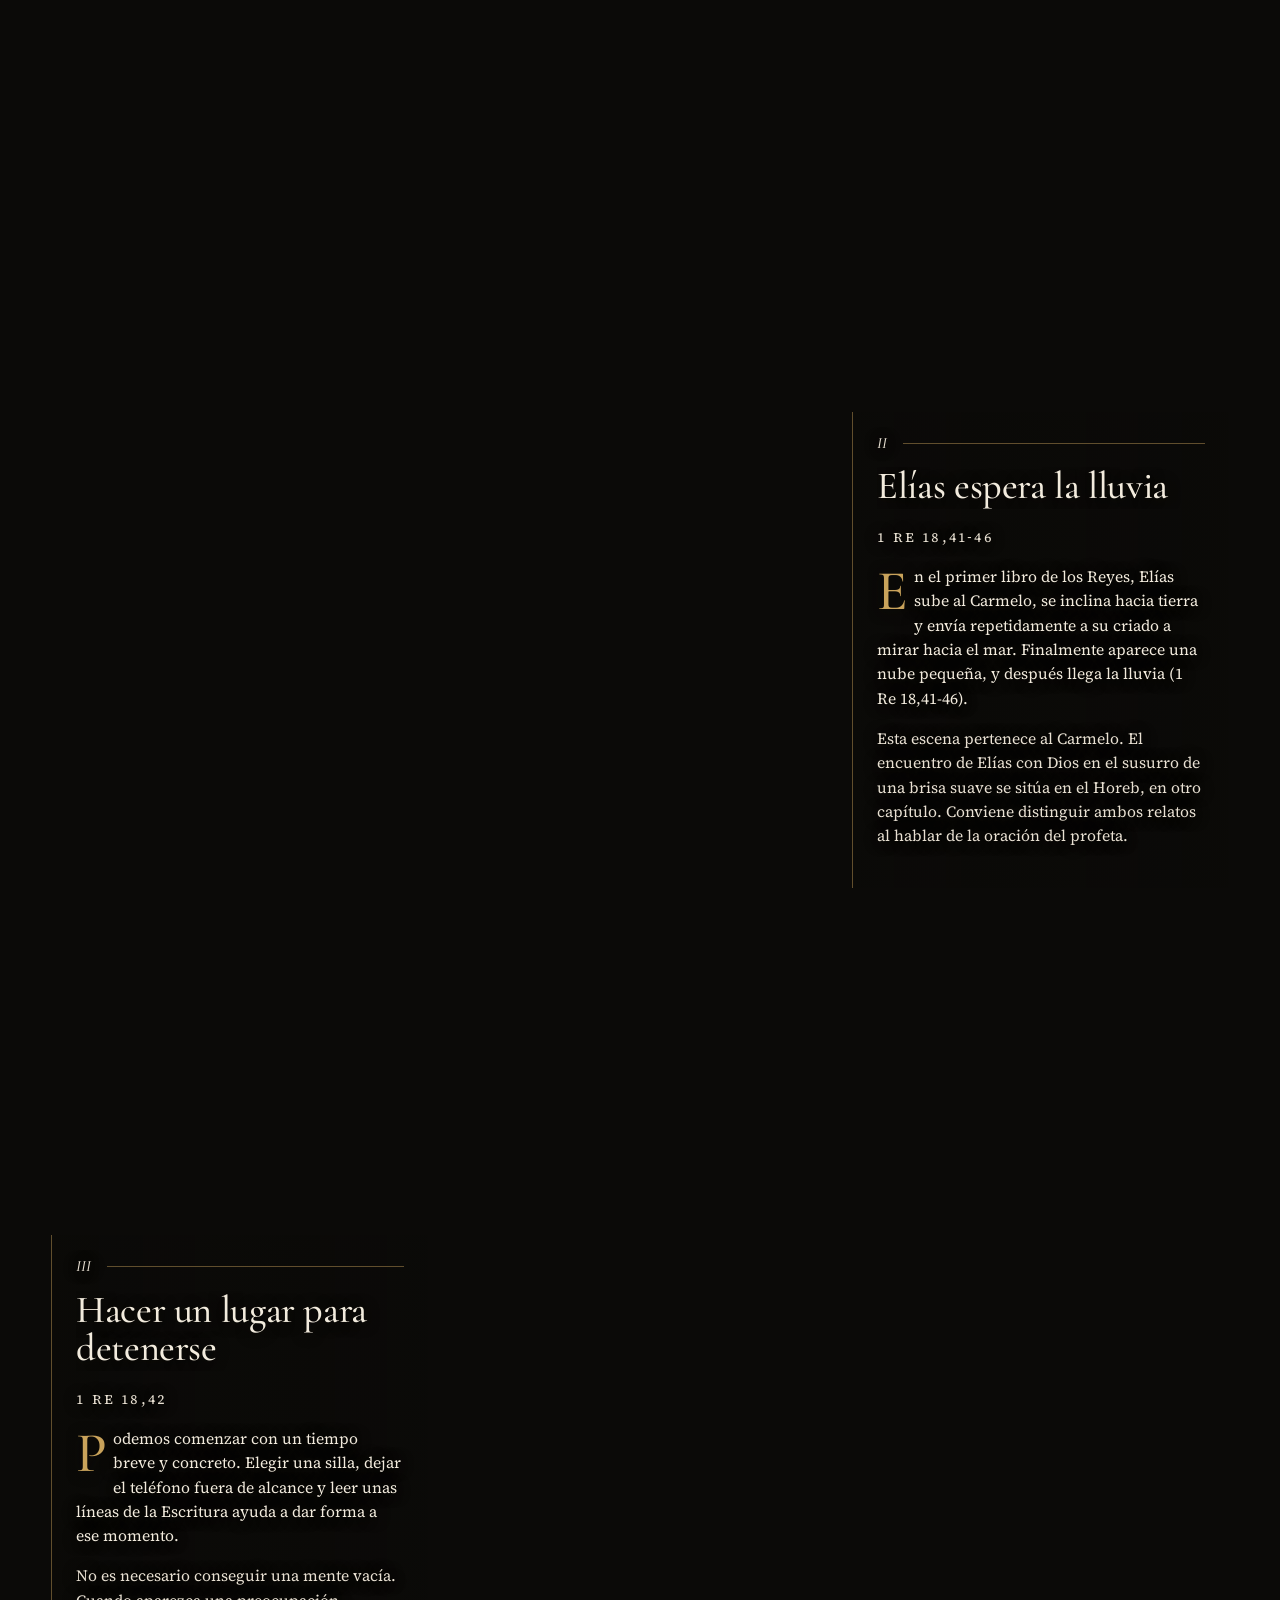
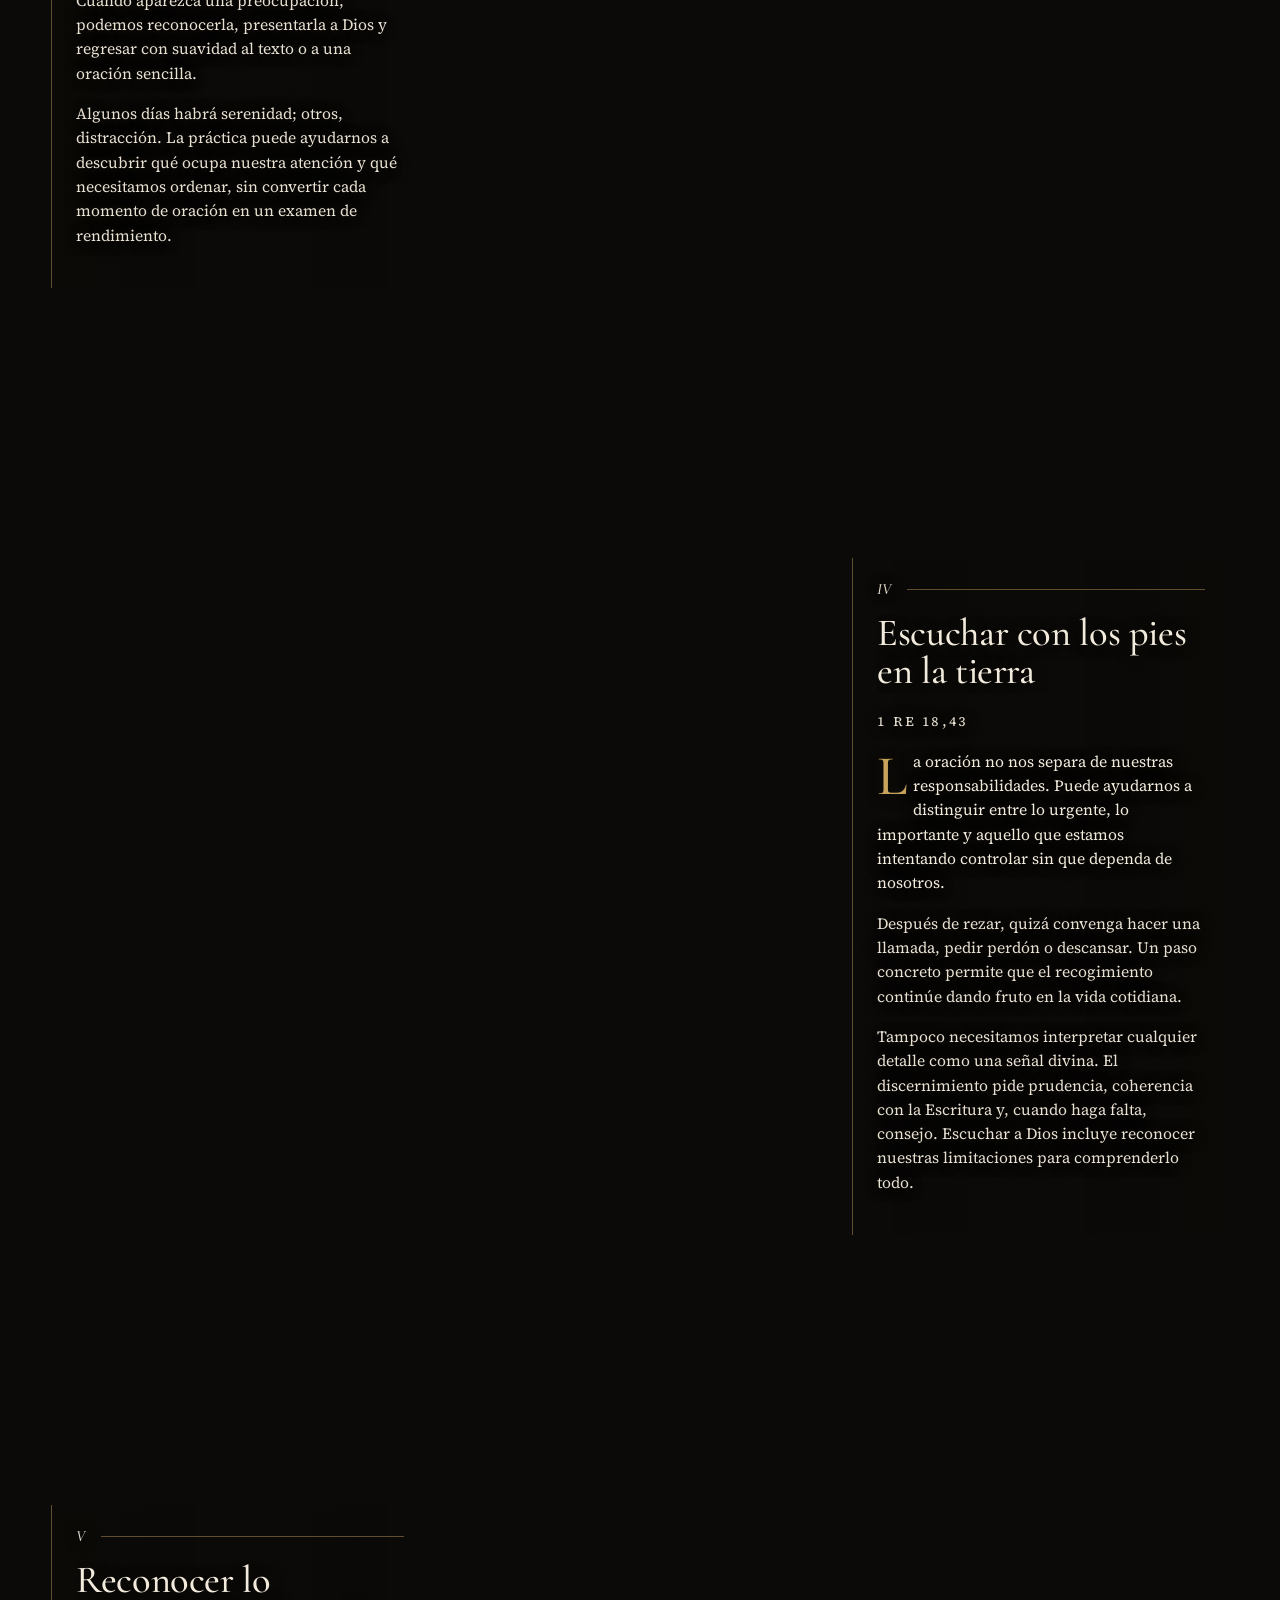
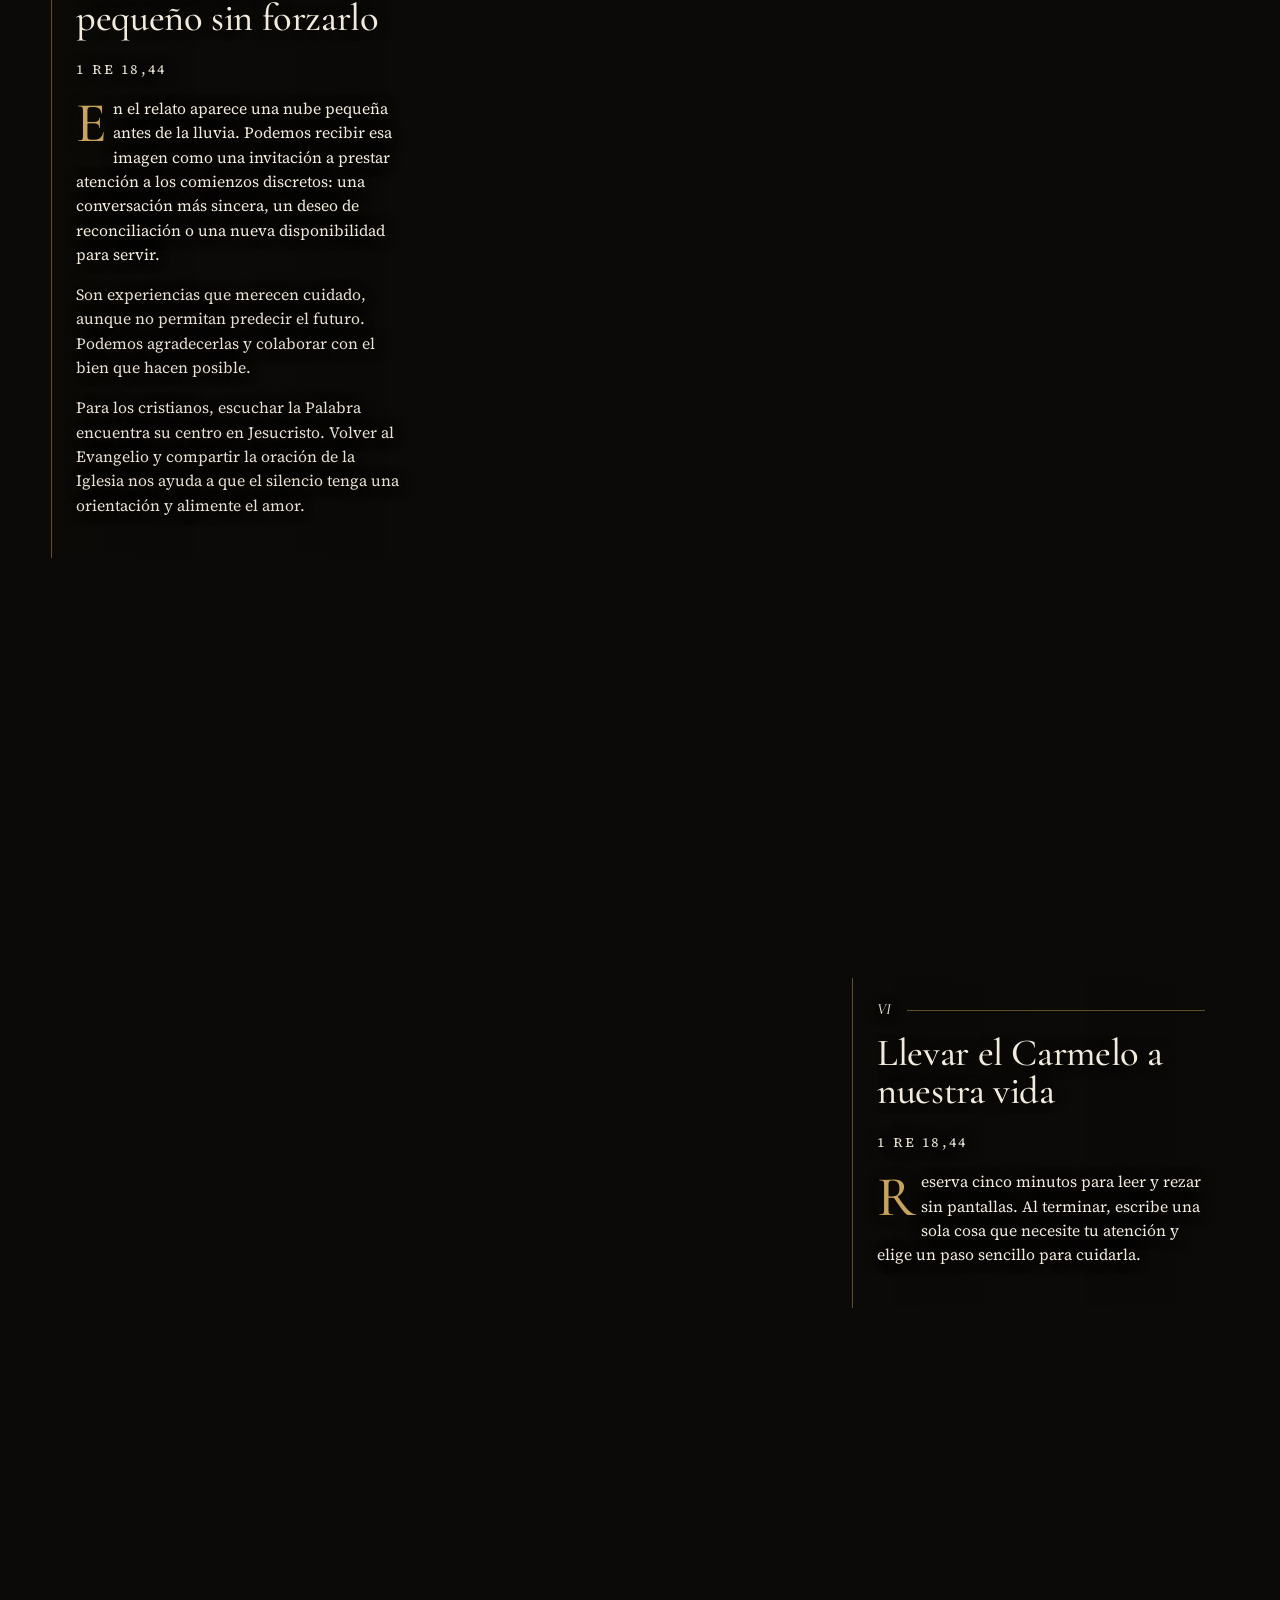
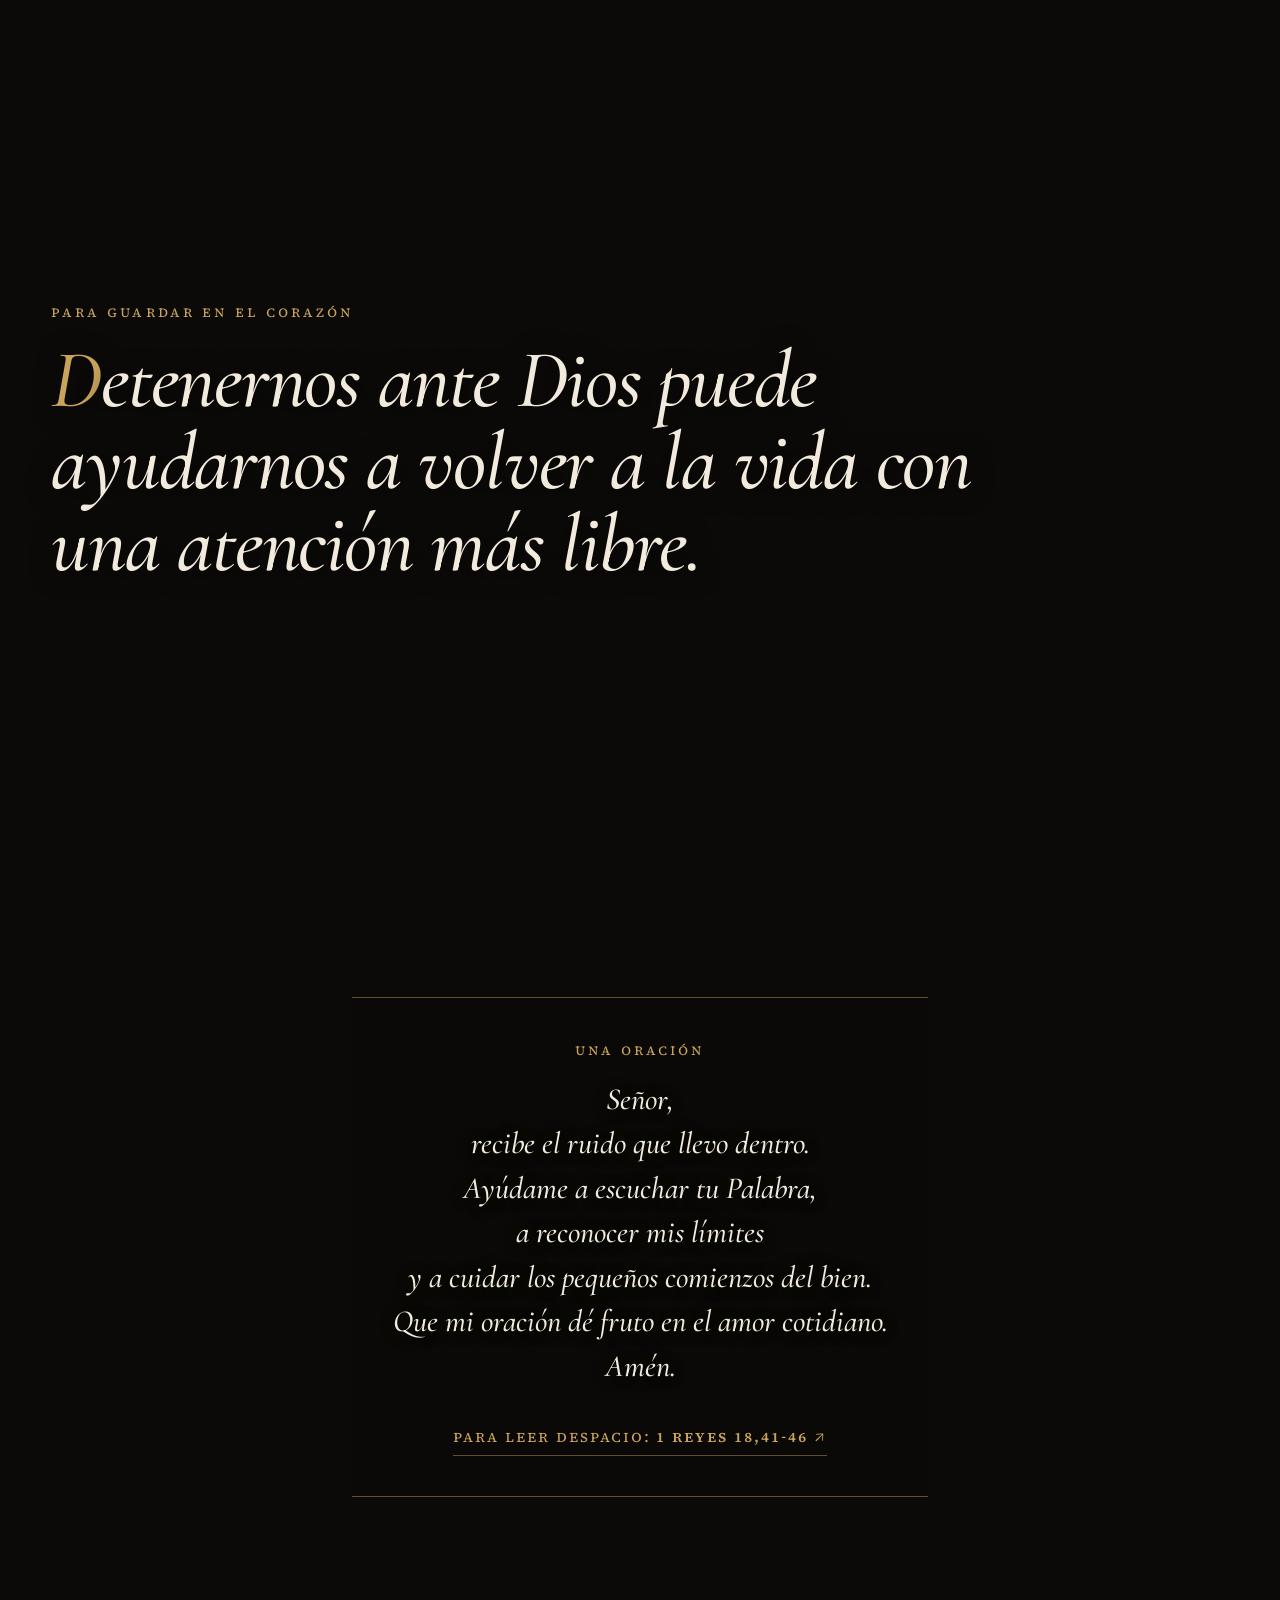
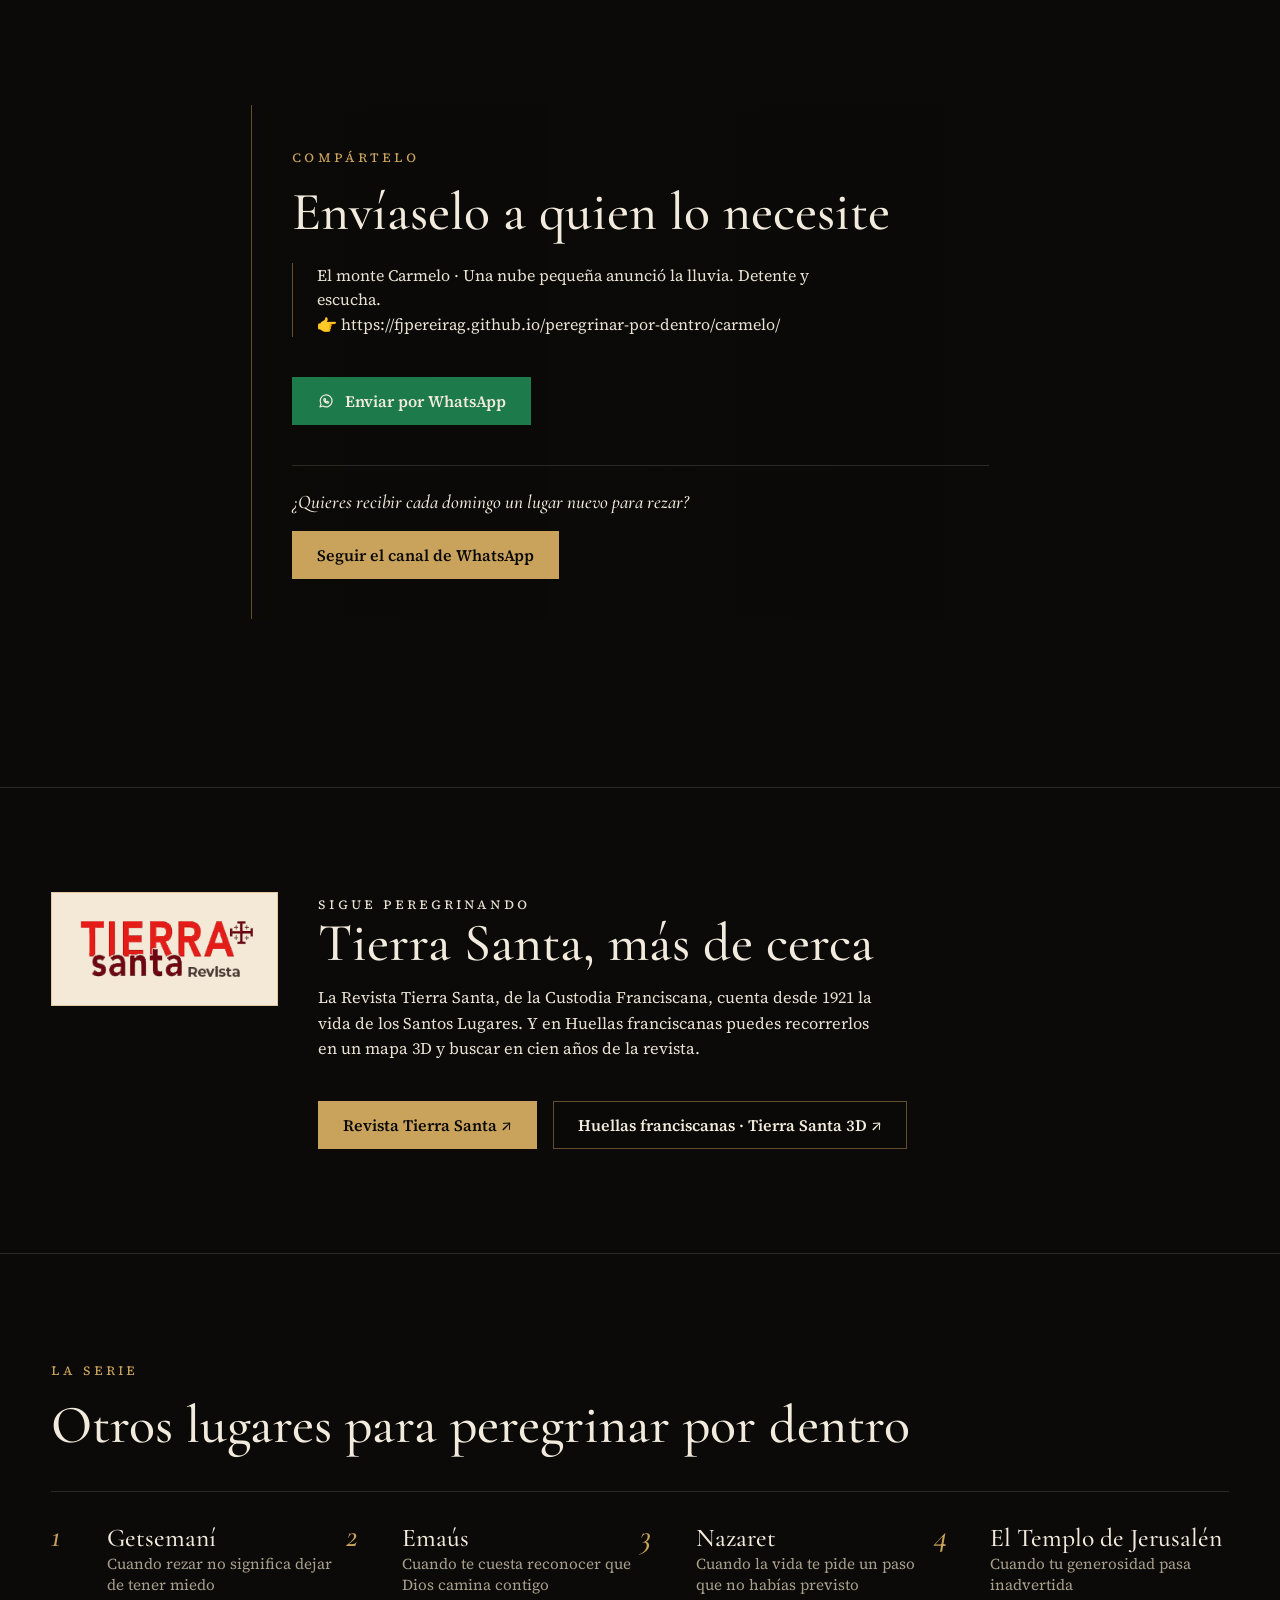
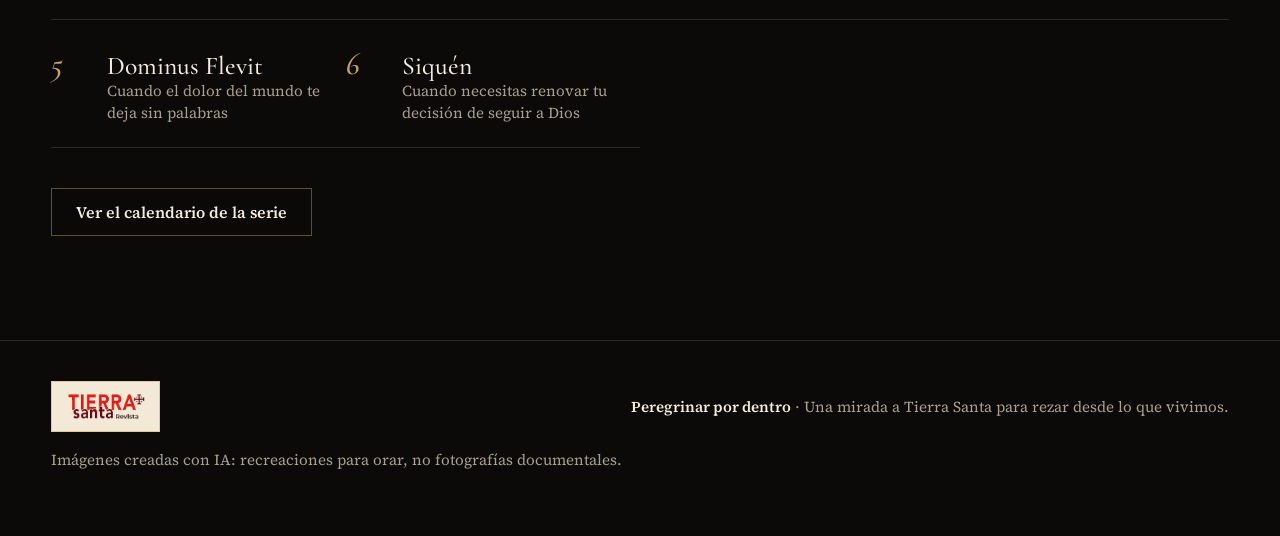
==== commit 6fd95704: "Add files via upload" ====
--- a/index.html
+++ b/index.html
@@ -21,7 +21,7 @@
 <link rel="preconnect" href="https://fonts.googleapis.com">
 <link rel="preconnect" href="https://fonts.gstatic.com" crossorigin>
 <link href="https://fonts.googleapis.com/css2?family=Cormorant+Garamond:ital,wght@0,500;0,600;1,500&family=Source+Serif+4:ital,opsz,wght@0,8..60,400;0,8..60,600;1,8..60,400&display=swap" rel="stylesheet">
-<link rel="stylesheet" href="estilo.css?v=25">
+<link rel="stylesheet" href="estilo.css?v=26">
 </head>
 <body>
 <a class="salto" href="#reflexion">Saltar a la reflexión</a>
@@ -95,6 +95,10 @@
           Enviar por WhatsApp
         </a>
       </div>
+      <div class="suscribir" hidden>
+        <p>¿Quieres recibir cada domingo un lugar nuevo para rezar?</p>
+        <a class="btn oro btn-canal" target="_blank" rel="noopener">Seguir el canal de WhatsApp</a>
+      </div>
     </div>
   </section>
 
@@ -138,8 +142,9 @@
 
 
 
+<script src="ajustes.js?v=2"></script>
 <script src="lugares.js?v=18"></script>
 <script src="voz.js?v=4"></script>
-<script type="module" src="app.js?v=31"></script>
+<script type="module" src="app.js?v=32"></script>
 </body>
 </html>
--- a/estilo.css
+++ b/estilo.css
@@ -324,3 +324,10 @@
   .cal-marca{grid-column:2;justify-self:start}
 }
 .proximo-lugar a{color:var(--fg);text-decoration-color:var(--line-oro);font-style:normal;font-size:1rem;white-space:nowrap}
+
+/* ---------- Canal de WhatsApp ---------- */
+.suscribir{margin-top:var(--space-4);padding-top:var(--space-3);border-top:1px solid var(--line)}
+.suscribir p{margin:0 0 var(--space-2);font:italic 500 1.2rem/1.3 var(--font-display);color:var(--fg)}
+.suscribir-cal{border:0;margin:0 0 var(--space-3);padding:0}
+.suscribir-portada{margin:var(--space-2) 0 0}
+.suscribir-portada a{color:var(--accent);font:600 1rem var(--font-body);text-decoration-color:var(--line-oro)}
